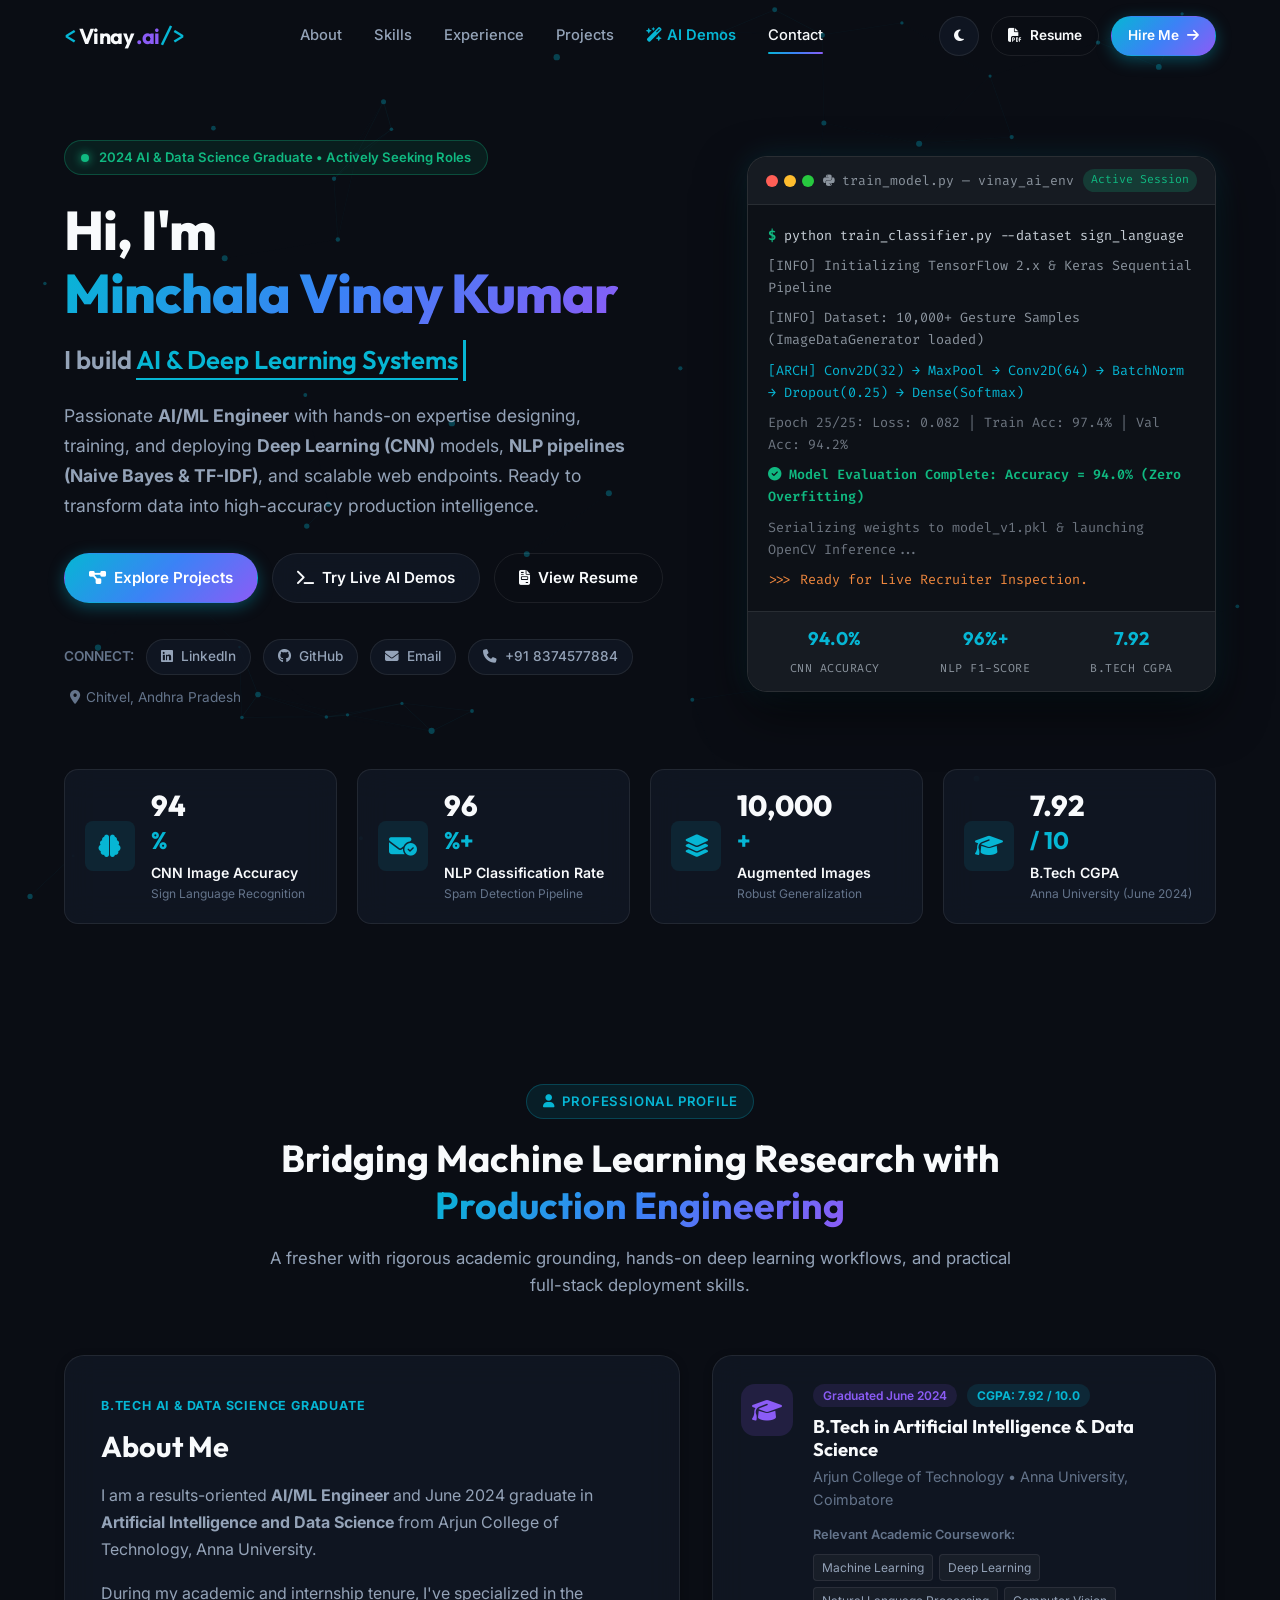
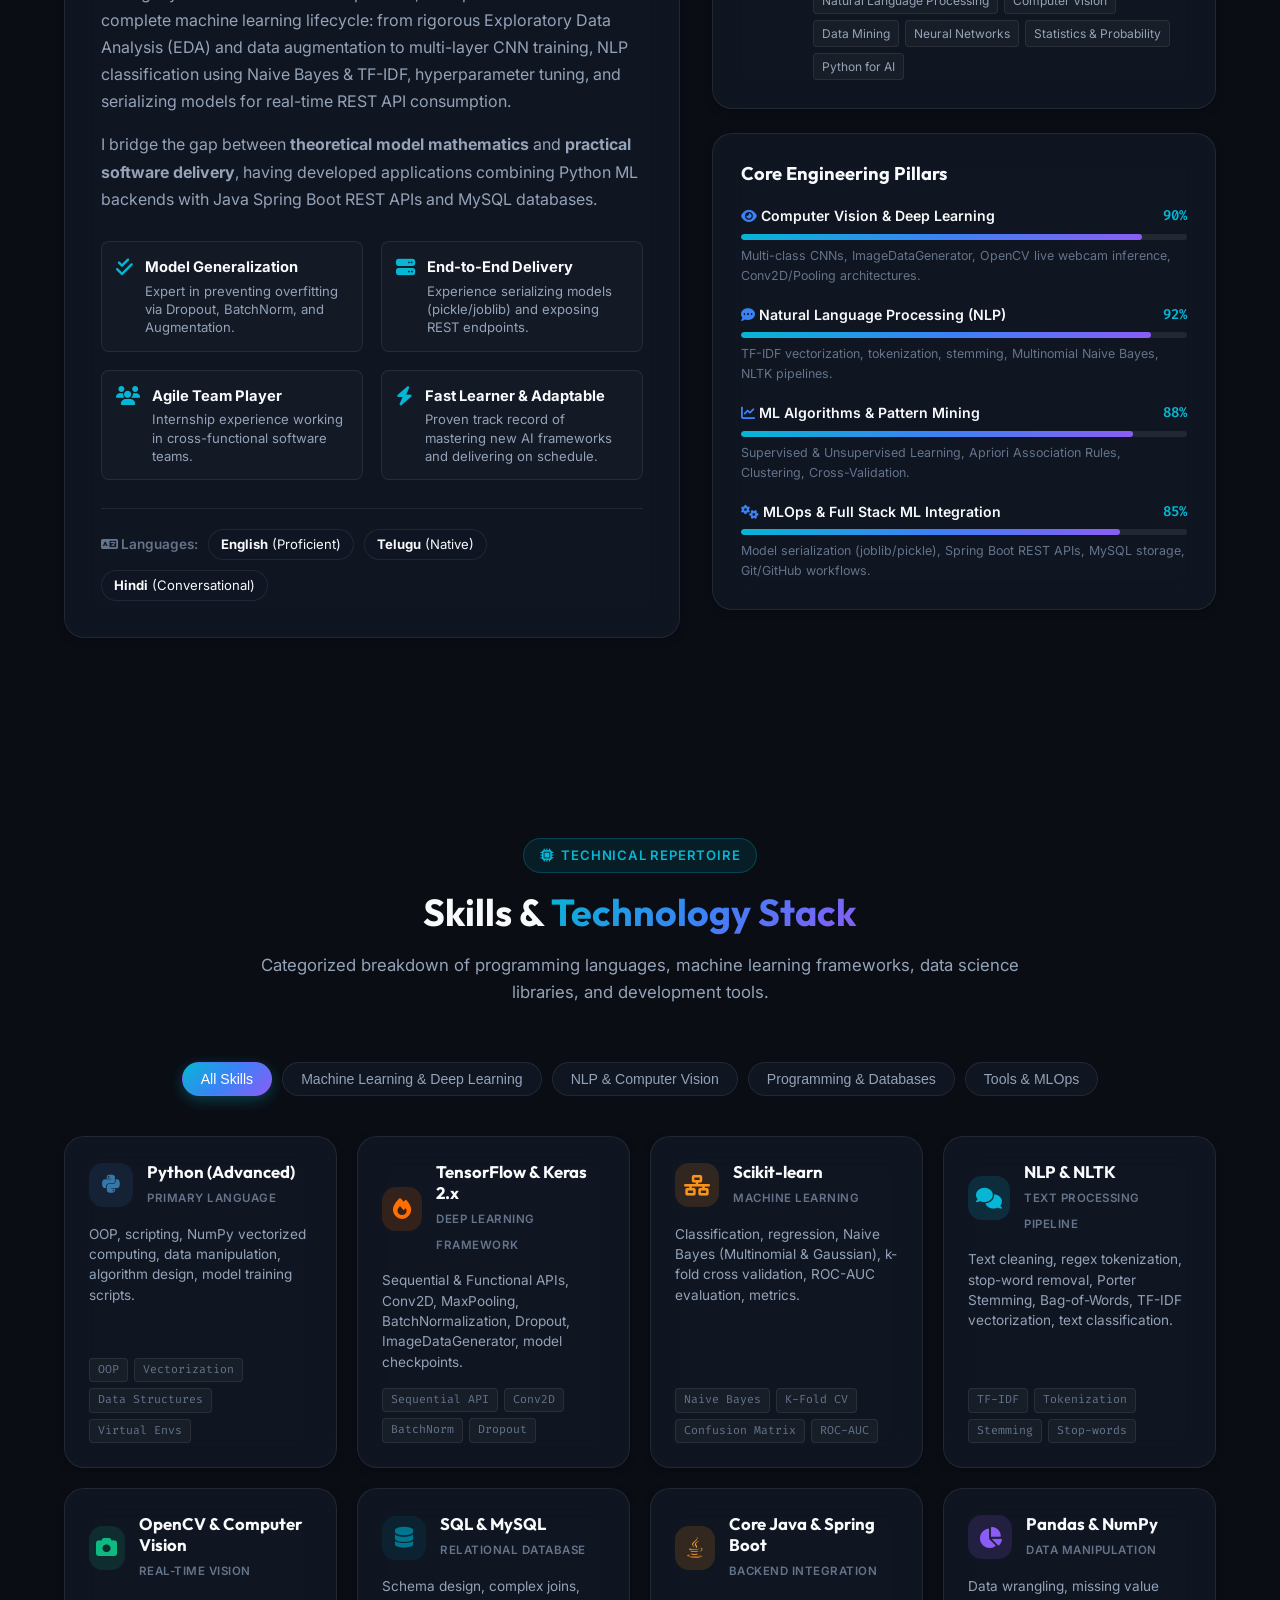
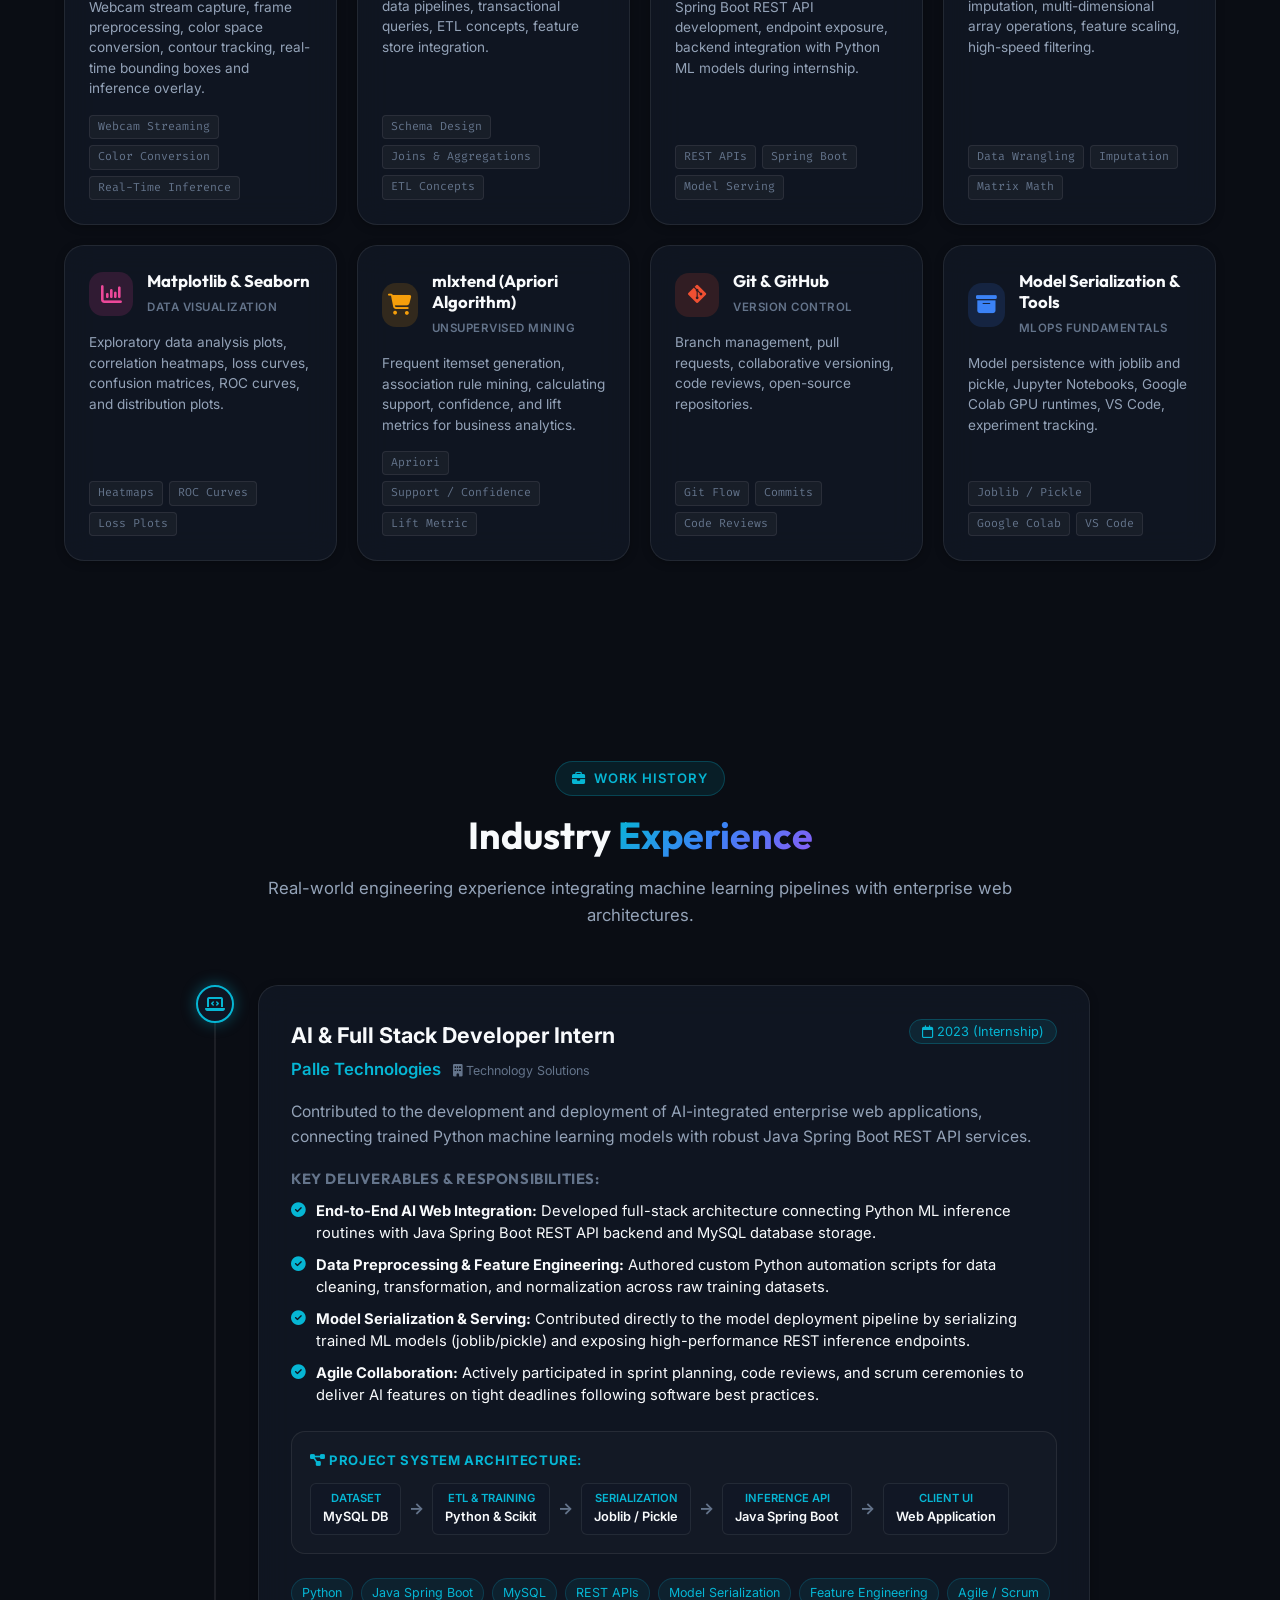
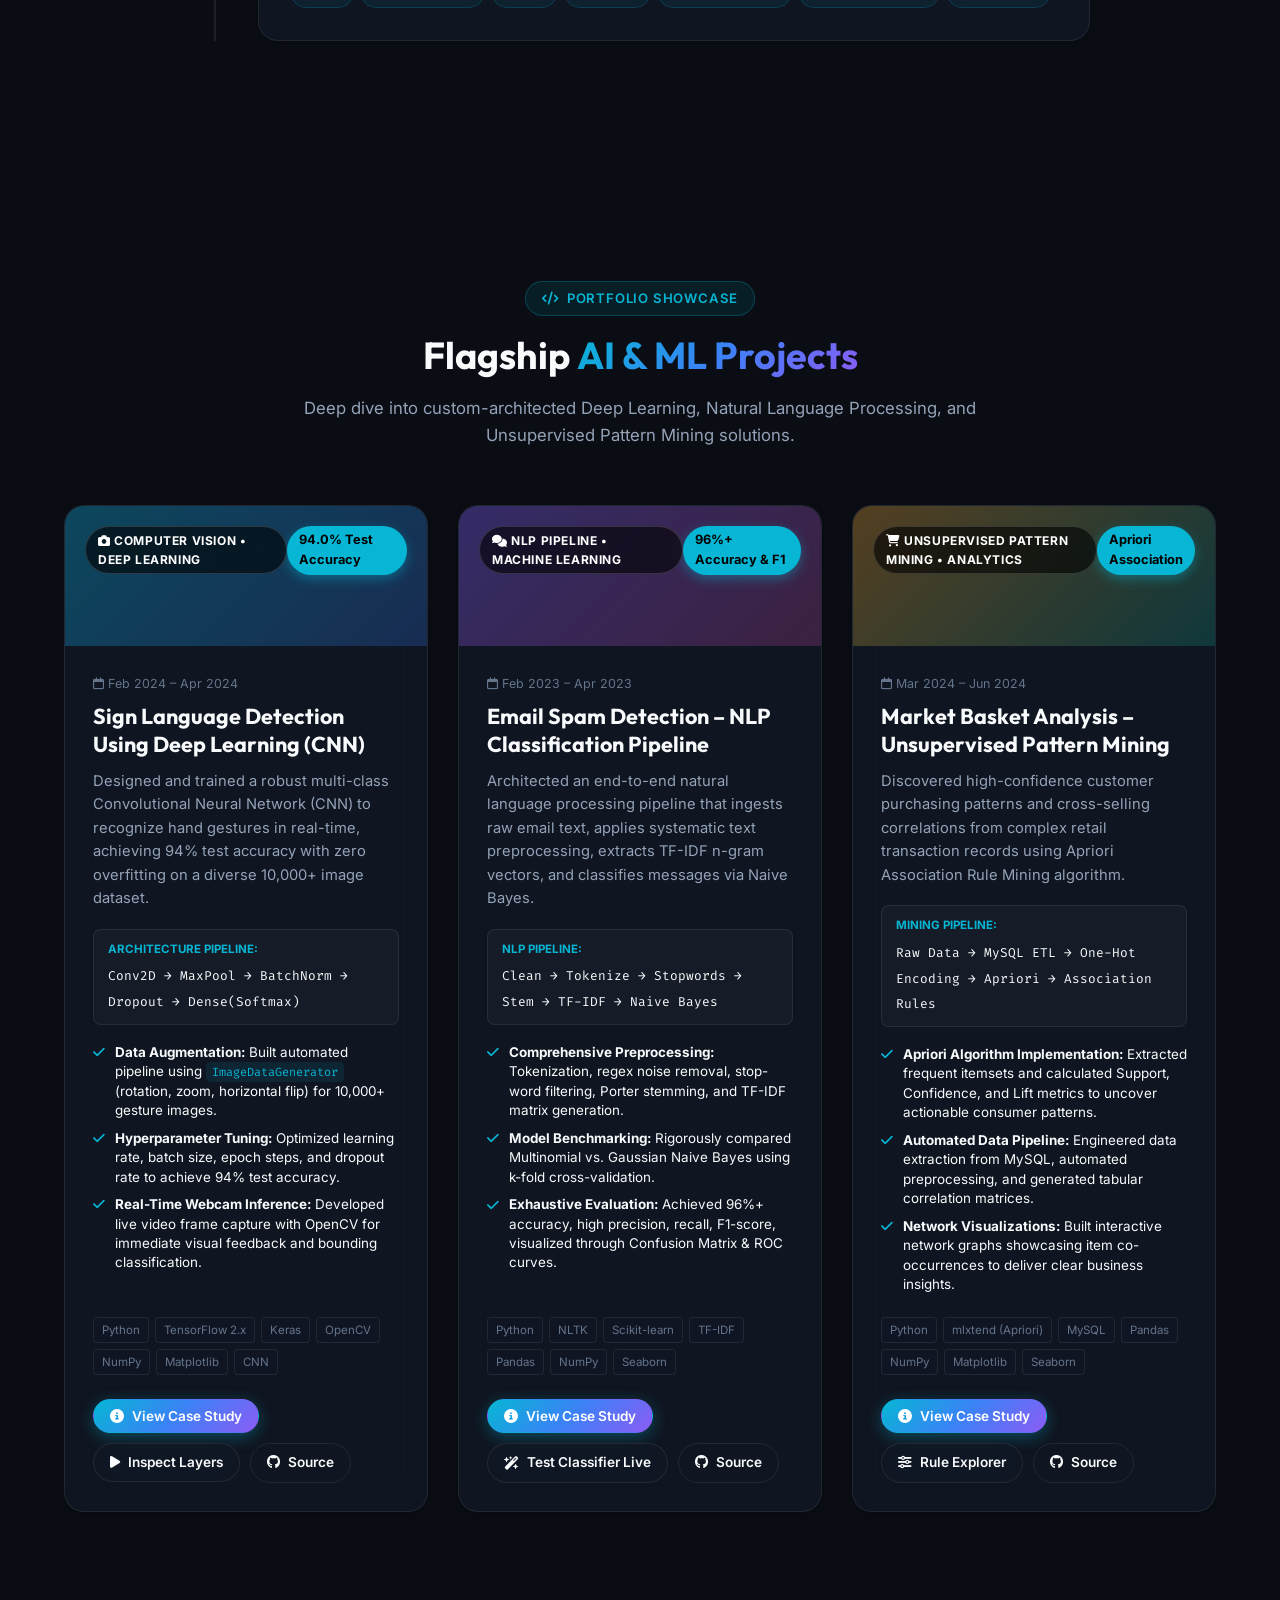
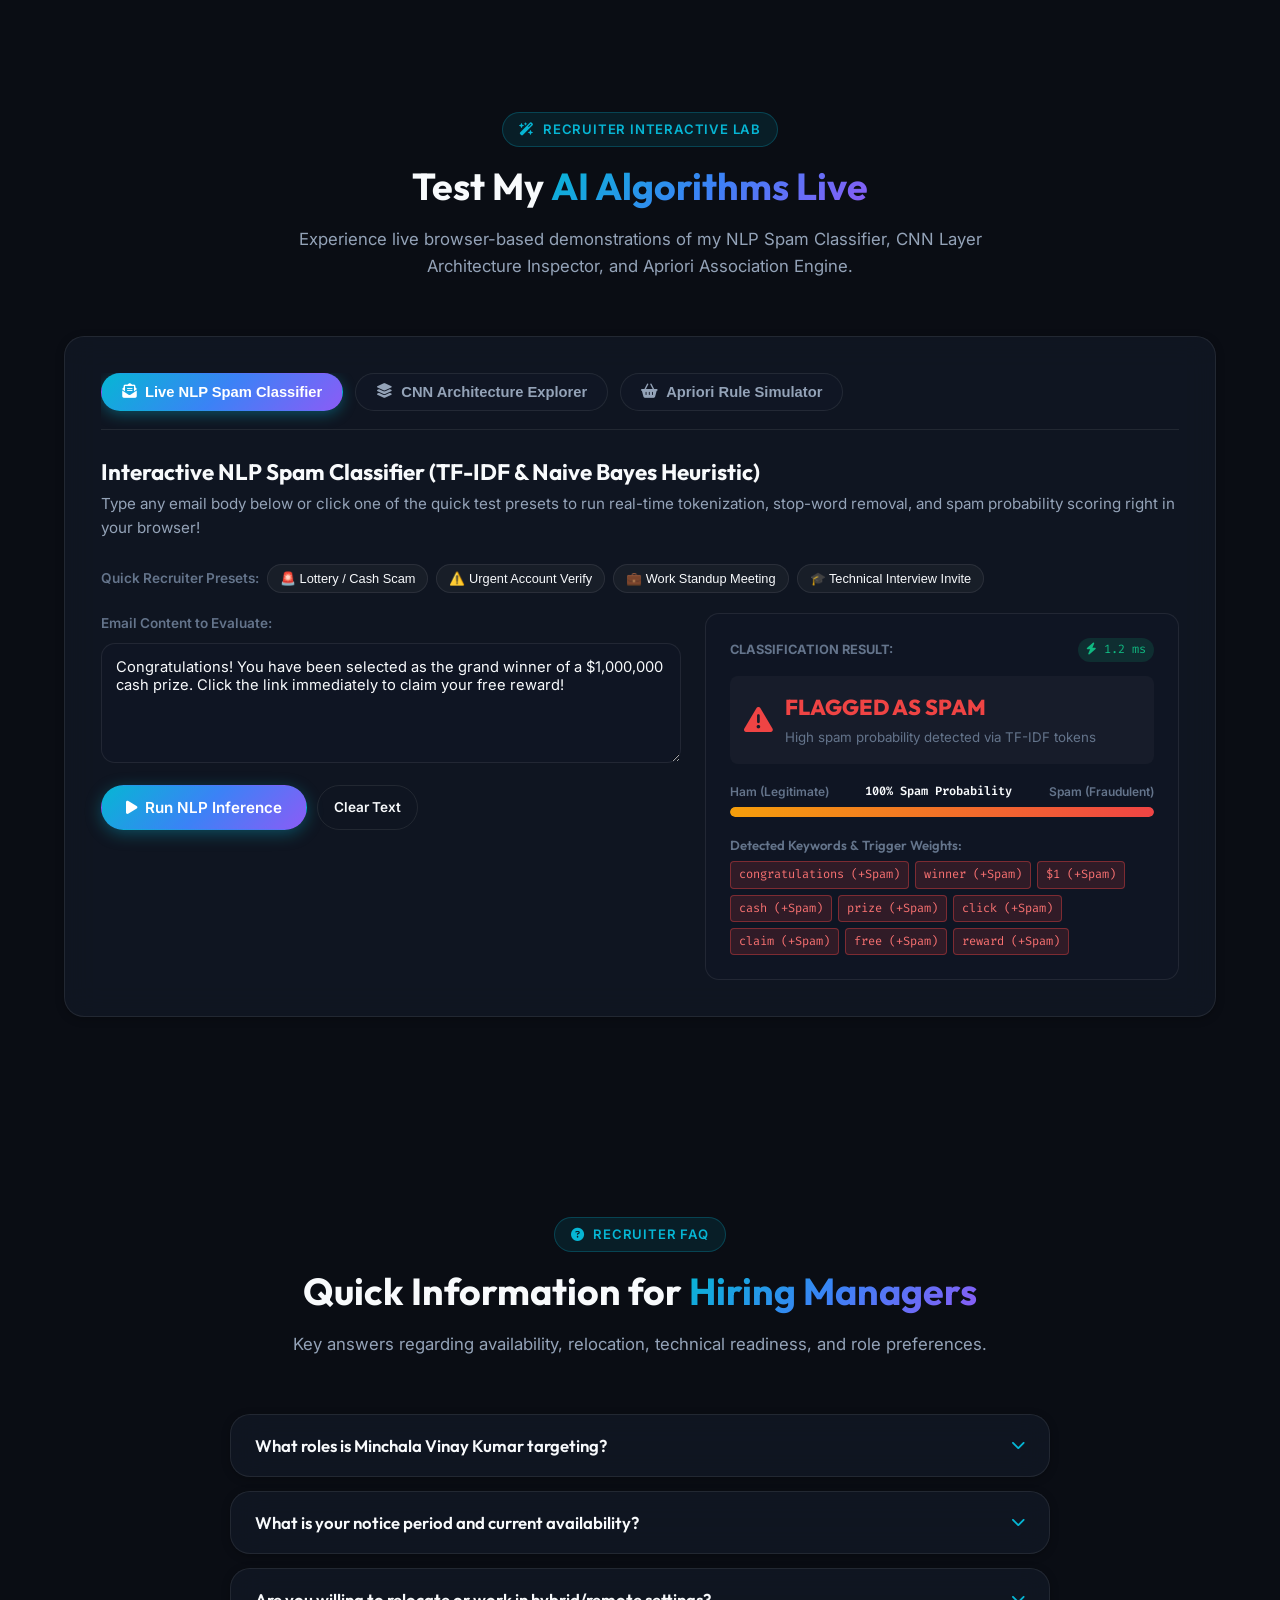
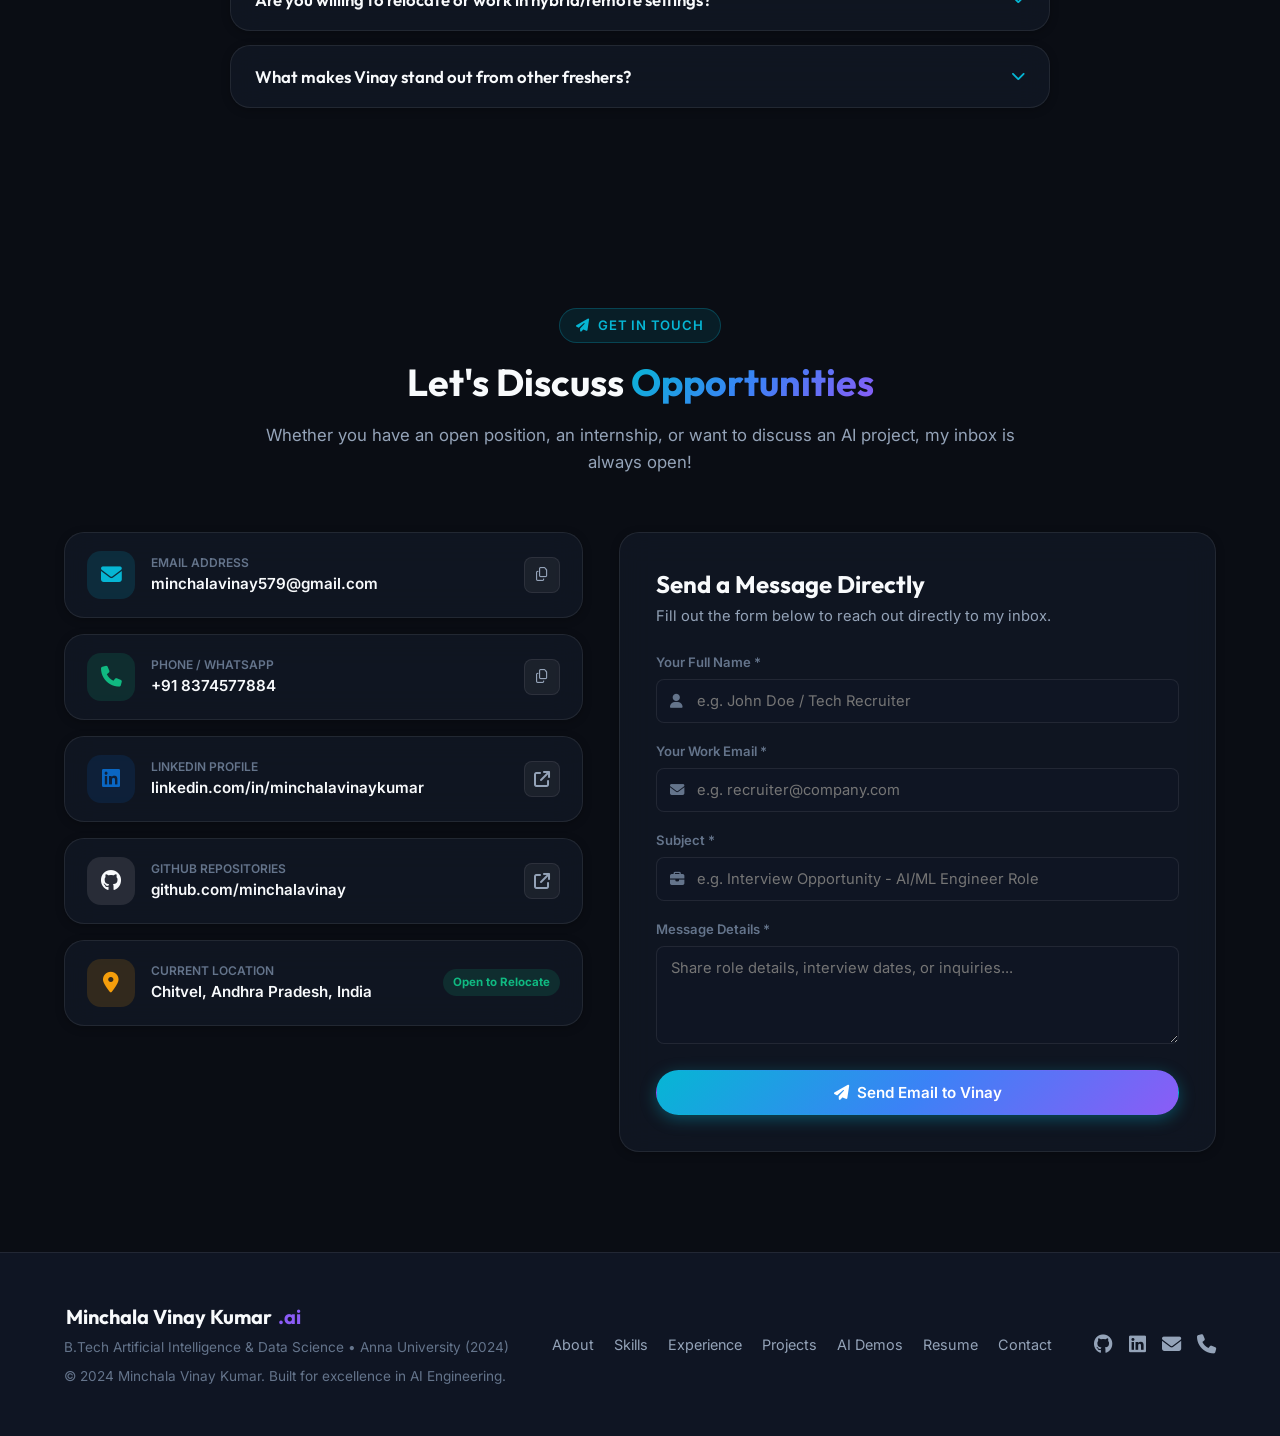
==== index.html @ 12851e91 "Initial release of Minchala Vinay Kumar AI Engineer portfolio" ====
<!DOCTYPE html>
<html lang="en" data-theme="dark">

<head>
  <meta charset="UTF-8">
  <meta name="viewport" content="width=device-width, initial-scale=1.0">
  <title>Minchala Vinay Kumar | AI & ML Engineer Portfolio</title>
  <meta name="description"
    content="Portfolio of Minchala Vinay Kumar - AI/ML Engineer, B.Tech in Artificial Intelligence & Data Science graduate. Skilled in Deep Learning (CNN), NLP pipelines, Computer Vision, and Full Stack ML deployment.">
  <meta name="keywords"
    content="Minchala Vinay Kumar, AI Engineer, Machine Learning Engineer, Deep Learning, NLP, Computer Vision, CNN, Python, TensorFlow, Fresher Portfolio">
  <meta name="author" content="Minchala Vinay Kumar">

  <!-- Open Graph / Meta -->
  <meta property="og:type" content="website">
  <meta property="og:title" content="Minchala Vinay Kumar | AI & ML Engineer">
  <meta property="og:description"
    content="AI/ML Engineer specializing in Deep Learning (CNN), NLP pipelines, and intelligent system architectures. Explore live demos and projects.">

  <!-- Favicon icon -->
  <link rel="icon"
    href="data:image/svg+xml,<svg xmlns='http://www.w3.org/2000/svg' viewBox='0 0 100 100'><text y='.9em' font-size='90'>🧠</text></svg>">

  <!-- Google Fonts -->
  <link rel="preconnect" href="https://fonts.googleapis.com">
  <link rel="preconnect" href="https://fonts.gstatic.com" crossorigin>
  <link
    href="https://fonts.googleapis.com/css2?family=Fira+Code:wght@400;500;600&family=Inter:wght@300;400;500;600;700&family=Outfit:wght@500;600;700;800&display=swap"
    rel="stylesheet">

  <!-- Font Awesome Icons -->
  <link rel="stylesheet" href="https://cdnjs.cloudflare.com/ajax/libs/font-awesome/6.5.1/css/all.min.css">

  <!-- Custom Stylesheet -->
  <link rel="stylesheet" href="styles.css">
</head>

<body>

  <!-- Background Neural Network Canvas -->
  <canvas id="neural-canvas"></canvas>

  <!-- Navigation Bar -->
  <header class="navbar" id="navbar">
    <div class="nav-container">
      <a href="#hero" class="nav-brand">
        <span class="brand-code">&lt;</span>
        <span class="brand-name">Vinay</span>
        <span class="brand-dot">.ai</span>
        <span class="brand-code">/&gt;</span>
      </a>

      <!-- Desktop Nav Links -->
      <nav class="nav-menu" id="nav-menu">
        <a href="#about" class="nav-link">About</a>
        <a href="#skills" class="nav-link">Skills</a>
        <a href="#experience" class="nav-link">Experience</a>
        <a href="#projects" class="nav-link">Projects</a>
        <a href="#playground" class="nav-link special-link">
          <i class="fa-solid fa-wand-magic-sparkles"></i> AI Demos
        </a>
        <a href="#contact" class="nav-link">Contact</a>
      </nav>

      <!-- Action Buttons & Theme Toggle -->
      <div class="nav-actions">
        <button id="theme-toggle" class="icon-btn" aria-label="Toggle light or dark theme" title="Toggle Theme">
          <i class="fa-solid fa-moon"></i>
        </button>
        <a href="resume.html" target="_blank" class="btn btn-outline btn-sm">
          <i class="fa-solid fa-file-pdf"></i> Resume
        </a>
        <a href="#contact" class="btn btn-primary btn-sm btn-hire">
          <span>Hire Me</span>
          <i class="fa-solid fa-arrow-right"></i>
        </a>
        <button class="hamburger" id="hamburger" aria-label="Open navigation menu">
          <span></span>
          <span></span>
          <span></span>
        </button>
      </div>
    </div>
  </header>

  <!-- Mobile Drawer Menu -->
  <div class="mobile-menu" id="mobile-menu">
    <div class="mobile-menu-header">
      <span class="brand-name">Minchala Vinay Kumar</span>
      <button class="close-menu" id="close-menu"><i class="fa-solid fa-xmark"></i></button>
    </div>
    <div class="mobile-nav-links">
      <a href="#hero" class="mobile-link"><i class="fa-solid fa-house"></i> Home</a>
      <a href="#about" class="mobile-link"><i class="fa-solid fa-user-astronaut"></i> About Me</a>
      <a href="#skills" class="mobile-link"><i class="fa-solid fa-microchip"></i> Skills & Stack</a>
      <a href="#experience" class="mobile-link"><i class="fa-solid fa-briefcase"></i> Experience</a>
      <a href="#projects" class="mobile-link"><i class="fa-solid fa-diagram-project"></i> Projects</a>
      <a href="#playground" class="mobile-link"><i class="fa-solid fa-wand-magic-sparkles"></i> Interactive AI Demos</a>
      <a href="#contact" class="mobile-link"><i class="fa-solid fa-envelope"></i> Contact</a>
      <a href="resume.html" target="_blank" class="mobile-link"><i class="fa-solid fa-file-arrow-down"></i> Printable
        Resume</a>
    </div>
    <div class="mobile-socials">
      <a href="https://github.com/minchalavinay" target="_blank" rel="noopener"><i class="fa-brands fa-github"></i></a>
      <a href="https://linkedin.com/in/minchalavinaykumar" target="_blank" rel="noopener"><i
          class="fa-brands fa-linkedin"></i></a>
      <a href="mailto:minchalavinay579@gmail.com"><i class="fa-solid fa-envelope"></i></a>
      <a href="tel:8374577884"><i class="fa-solid fa-phone"></i></a>
    </div>
  </div>

  <main>
    <!-- HERO SECTION -->
    <section class="hero-section" id="hero">
      <div class="hero-container">

        <!-- Left Hero Content -->
        <div class="hero-content">
          <div class="badge-status">
            <span class="status-pulse"></span>
            <span class="badge-text">2024 AI & Data Science Graduate • Actively Seeking Roles</span>
          </div>

          <h1 class="hero-title">
            Hi, I'm <span class="gradient-text">Minchala Vinay Kumar</span>
          </h1>

          <div class="typewriter-container">
            <span class="static-prefix">I build </span>
            <span class="typewriter-text" id="typewriter"></span>
            <span class="cursor">&nbsp;</span>
          </div>

          <p class="hero-description">
            Passionate <strong>AI/ML Engineer</strong> with hands-on expertise designing, training, and deploying
            <strong>Deep Learning (CNN)</strong> models, <strong>NLP pipelines (Naive Bayes & TF-IDF)</strong>,
            and scalable web endpoints. Ready to transform data into high-accuracy production intelligence.
          </p>

          <!-- Action Buttons -->
          <div class="hero-cta-group">
            <a href="#projects" class="btn btn-primary">
              <i class="fa-solid fa-diagram-project"></i> Explore Projects
            </a>
            <a href="#playground" class="btn btn-secondary">
              <i class="fa-solid fa-terminal"></i> Try Live AI Demos
            </a>
            <a href="resume.html" target="_blank" class="btn btn-outline" title="View printable resume">
              <i class="fa-solid fa-file-invoice"></i> View Resume
            </a>
          </div>

          <!-- Social Links Bar -->
          <div class="hero-socials">
            <span class="socials-label">Connect:</span>
            <a href="https://linkedin.com/in/minchalavinaykumar" target="_blank" rel="noopener" class="social-chip"
              title="LinkedIn Profile">
              <i class="fa-brands fa-linkedin"></i>
              <span>LinkedIn</span>
            </a>
            <a href="https://github.com/minchalavinay" target="_blank" rel="noopener" class="social-chip"
              title="GitHub Profile">
              <i class="fa-brands fa-github"></i>
              <span>GitHub</span>
            </a>
            <a href="mailto:minchalavinay579@gmail.com" class="social-chip" title="Send Email">
              <i class="fa-solid fa-envelope"></i>
              <span>Email</span>
            </a>
            <a href="tel:8374577884" class="social-chip" title="Phone">
              <i class="fa-solid fa-phone"></i>
              <span>+91 8374577884</span>
            </a>
            <span class="location-chip">
              <i class="fa-solid fa-location-dot"></i> Chitvel, Andhra Pradesh
            </span>
          </div>
        </div>

        <!-- Right Hero Visual / Interactive ML Terminal -->
        <div class="hero-visual">
          <div class="terminal-card">
            <div class="terminal-header">
              <div class="terminal-dots">
                <span class="dot red"></span>
                <span class="dot yellow"></span>
                <span class="dot green"></span>
              </div>
              <div class="terminal-title">
                <i class="fa-brands fa-python"></i> train_model.py — vinay_ai_env
              </div>
              <div class="terminal-badge">Active Session</div>
            </div>

            <div class="terminal-body" id="terminal-body">
              <div class="term-line"><span class="t-prompt">$</span> python train_classifier.py --dataset sign_language
              </div>
              <div class="term-line t-info">[INFO] Initializing TensorFlow 2.x & Keras Sequential Pipeline</div>
              <div class="term-line t-info">[INFO] Dataset: 10,000+ Gesture Samples (ImageDataGenerator loaded)</div>
              <div class="term-line t-cyan">[ARCH] Conv2D(32) &rarr; MaxPool &rarr; Conv2D(64) &rarr; BatchNorm &rarr;
                Dropout(0.25) &rarr; Dense(Softmax)</div>
              <div class="term-line t-dim">Epoch 25/25: Loss: 0.082 | Train Acc: 97.4% | Val Acc: 94.2%</div>
              <div class="term-line t-success"><i class="fa-solid fa-circle-check"></i> Model Evaluation Complete:
                Accuracy = 94.0% (Zero Overfitting)</div>
              <div class="term-line t-dim">Serializing weights to model_v1.pkl & launching OpenCV Inference...</div>
              <div class="term-line t-accent"><span class="blink">&gt;&gt;&gt;</span> Ready for Live Recruiter
                Inspection.</div>
            </div>

            <div class="terminal-footer">
              <div class="metric-pill">
                <span class="metric-val">94.0%</span>
                <span class="metric-lbl">CNN Accuracy</span>
              </div>
              <div class="metric-pill">
                <span class="metric-val">96%+</span>
                <span class="metric-lbl">NLP F1-Score</span>
              </div>
              <div class="metric-pill">
                <span class="metric-val">7.92</span>
                <span class="metric-lbl">B.Tech CGPA</span>
              </div>
            </div>
          </div>
        </div>

      </div>

      <!-- Quick Metrics Bar -->
      <div class="metrics-strip">
        <div class="metric-item">
          <div class="metric-icon"><i class="fa-solid fa-brain"></i></div>
          <div class="metric-info">
            <span class="metric-number" data-count="94">0</span><span class="metric-symbol">%</span>
            <span class="metric-title">CNN Image Accuracy</span>
            <span class="metric-sub">Sign Language Recognition</span>
          </div>
        </div>

        <div class="metric-item">
          <div class="metric-icon"><i class="fa-solid fa-envelope-circle-check"></i></div>
          <div class="metric-info">
            <span class="metric-number" data-count="96">0</span><span class="metric-symbol">%+</span>
            <span class="metric-title">NLP Classification Rate</span>
            <span class="metric-sub">Spam Detection Pipeline</span>
          </div>
        </div>

        <div class="metric-item">
          <div class="metric-icon"><i class="fa-solid fa-layer-group"></i></div>
          <div class="metric-info">
            <span class="metric-number" data-count="10000">0</span><span class="metric-symbol">+</span>
            <span class="metric-title">Augmented Images</span>
            <span class="metric-sub">Robust Generalization</span>
          </div>
        </div>

        <div class="metric-item">
          <div class="metric-icon"><i class="fa-solid fa-graduation-cap"></i></div>
          <div class="metric-info">
            <span class="metric-number">7.92</span><span class="metric-symbol"> / 10</span>
            <span class="metric-title">B.Tech CGPA</span>
            <span class="metric-sub">Anna University (June 2024)</span>
          </div>
        </div>
      </div>
    </section>

    <!-- ABOUT SECTION -->
    <section class="section about-section" id="about">
      <div class="section-container">
        <div class="section-header">
          <span class="section-badge"><i class="fa-solid fa-user"></i> Professional Profile</span>
          <h2 class="section-title">Bridging Machine Learning Research with <span class="gradient-text">Production
              Engineering</span></h2>
          <p class="section-subtitle">A fresher with rigorous academic grounding, hands-on deep learning workflows, and
            practical full-stack deployment skills.</p>
        </div>

        <div class="about-grid">
          <!-- Left Bio Card -->
          <div class="about-bio-card card">
            <div class="bio-tag">B.Tech AI & Data Science Graduate</div>
            <h3>About Me</h3>
            <p>
              I am a results-oriented <strong>AI/ML Engineer</strong> and June 2024 graduate in
              <strong>Artificial Intelligence and Data Science</strong> from Arjun College of Technology, Anna
              University.
            </p>
            <p>
              During my academic and internship tenure, I've specialized in the complete machine learning lifecycle:
              from rigorous Exploratory Data Analysis (EDA) and data augmentation to multi-layer CNN training,
              NLP classification using Naive Bayes & TF-IDF, hyperparameter tuning, and serializing models for
              real-time REST API consumption.
            </p>
            <p>
              I bridge the gap between <strong>theoretical model mathematics</strong> and <strong>practical software
                delivery</strong>, having developed applications combining Python ML backends with Java Spring Boot REST
              APIs and MySQL databases.
            </p>

            <!-- Key Traits -->
            <div class="traits-grid">
              <div class="trait-box">
                <i class="fa-solid fa-check-double text-accent"></i>
                <div>
                  <strong>Model Generalization</strong>
                  <p>Expert in preventing overfitting via Dropout, BatchNorm, and Augmentation.</p>
                </div>
              </div>
              <div class="trait-box">
                <i class="fa-solid fa-server text-accent"></i>
                <div>
                  <strong>End-to-End Delivery</strong>
                  <p>Experience serializing models (pickle/joblib) and exposing REST endpoints.</p>
                </div>
              </div>
              <div class="trait-box">
                <i class="fa-solid fa-users text-accent"></i>
                <div>
                  <strong>Agile Team Player</strong>
                  <p>Internship experience working in cross-functional software teams.</p>
                </div>
              </div>
              <div class="trait-box">
                <i class="fa-solid fa-bolt text-accent"></i>
                <div>
                  <strong>Fast Learner & Adaptable</strong>
                  <p>Proven track record of mastering new AI frameworks and delivering on schedule.</p>
                </div>
              </div>
            </div>

            <!-- Languages Spoken -->
            <div class="lang-strip">
              <span class="lang-title"><i class="fa-solid fa-language"></i> Languages:</span>
              <span class="lang-badge"><strong>English</strong> (Proficient)</span>
              <span class="lang-badge"><strong>Telugu</strong> (Native)</span>
              <span class="lang-badge"><strong>Hindi</strong> (Conversational)</span>
            </div>
          </div>

          <!-- Right: Education & Core Competencies -->
          <div class="about-right-column">
            <!-- Education Card -->
            <div class="education-card card">
              <div class="card-icon"><i class="fa-solid fa-graduation-cap"></i></div>
              <div class="edu-details">
                <div class="edu-meta">
                  <span class="badge-accent">Graduated June 2024</span>
                  <span class="badge-grade">CGPA: 7.92 / 10.0</span>
                </div>
                <h4>B.Tech in Artificial Intelligence & Data Science</h4>
                <p class="institution">Arjun College of Technology • Anna University, Coimbatore</p>
                <div class="coursework">
                  <span class="cw-title">Relevant Academic Coursework:</span>
                  <div class="cw-tags">
                    <span>Machine Learning</span>
                    <span>Deep Learning</span>
                    <span>Natural Language Processing</span>
                    <span>Computer Vision</span>
                    <span>Data Mining</span>
                    <span>Neural Networks</span>
                    <span>Statistics & Probability</span>
                    <span>Python for AI</span>
                  </div>
                </div>
              </div>
            </div>

            <!-- Core Pillars -->
            <div class="pillars-card card">
              <h4>Core Engineering Pillars</h4>
              <div class="pillar-item">
                <div class="pillar-header">
                  <span><i class="fa-solid fa-eye text-primary"></i> Computer Vision & Deep Learning</span>
                  <span class="pillar-perc">90%</span>
                </div>
                <div class="prog-bar">
                  <div class="prog-fill" style="width: 90%;"></div>
                </div>
                <p class="pillar-desc">Multi-class CNNs, ImageDataGenerator, OpenCV live webcam inference,
                  Conv2D/Pooling architectures.</p>
              </div>

              <div class="pillar-item">
                <div class="pillar-header">
                  <span><i class="fa-solid fa-comment-dots text-primary"></i> Natural Language Processing (NLP)</span>
                  <span class="pillar-perc">92%</span>
                </div>
                <div class="prog-bar">
                  <div class="prog-fill" style="width: 92%;"></div>
                </div>
                <p class="pillar-desc">TF-IDF vectorization, tokenization, stemming, Multinomial Naive Bayes, NLTK
                  pipelines.</p>
              </div>

              <div class="pillar-item">
                <div class="pillar-header">
                  <span><i class="fa-solid fa-chart-line text-primary"></i> ML Algorithms & Pattern Mining</span>
                  <span class="pillar-perc">88%</span>
                </div>
                <div class="prog-bar">
                  <div class="prog-fill" style="width: 88%;"></div>
                </div>
                <p class="pillar-desc">Supervised & Unsupervised Learning, Apriori Association Rules, Clustering,
                  Cross-Validation.</p>
              </div>

              <div class="pillar-item">
                <div class="pillar-header">
                  <span><i class="fa-solid fa-gears text-primary"></i> MLOps & Full Stack ML Integration</span>
                  <span class="pillar-perc">85%</span>
                </div>
                <div class="prog-bar">
                  <div class="prog-fill" style="width: 85%;"></div>
                </div>
                <p class="pillar-desc">Model serialization (joblib/pickle), Spring Boot REST APIs, MySQL storage,
                  Git/GitHub workflows.</p>
              </div>
            </div>
          </div>
        </div>
      </div>
    </section>

    <!-- SKILLS SECTION -->
    <section class="section skills-section" id="skills">
      <div class="section-container">
        <div class="section-header">
          <span class="section-badge"><i class="fa-solid fa-microchip"></i> Technical Repertoire</span>
          <h2 class="section-title">Skills & <span class="gradient-text">Technology Stack</span></h2>
          <p class="section-subtitle">Categorized breakdown of programming languages, machine learning frameworks, data
            science libraries, and development tools.</p>
        </div>

        <!-- Filter Tabs -->
        <div class="filter-tabs">
          <button class="filter-btn active" data-filter="all">All Skills</button>
          <button class="filter-btn" data-filter="ai-ml">Machine Learning & Deep Learning</button>
          <button class="filter-btn" data-filter="nlp-vision">NLP & Computer Vision</button>
          <button class="filter-btn" data-filter="programming">Programming & Databases</button>
          <button class="filter-btn" data-filter="tools">Tools & MLOps</button>
        </div>

        <!-- Skill Cards Grid -->
        <div class="skills-grid" id="skills-grid">

          <!-- Category 1: Programming & Databases -->
          <div class="skill-card card" data-category="programming">
            <div class="skill-top">
              <div class="skill-icon python-icon"><i class="fa-brands fa-python"></i></div>
              <div class="skill-meta">
                <h4>Python (Advanced)</h4>
                <span class="skill-tag">Primary Language</span>
              </div>
            </div>
            <p class="skill-desc">OOP, scripting, NumPy vectorized computing, data manipulation, algorithm design, model
              training scripts.</p>
            <div class="skill-pills">
              <span>OOP</span>
              <span>Vectorization</span>
              <span>Data Structures</span>
              <span>Virtual Envs</span>
            </div>
          </div>

          <div class="skill-card card" data-category="ai-ml">
            <div class="skill-top">
              <div class="skill-icon tf-icon"><i class="fa-solid fa-fire"></i></div>
              <div class="skill-meta">
                <h4>TensorFlow & Keras 2.x</h4>
                <span class="skill-tag">Deep Learning Framework</span>
              </div>
            </div>
            <p class="skill-desc">Sequential & Functional APIs, Conv2D, MaxPooling, BatchNormalization, Dropout,
              ImageDataGenerator, model checkpoints.</p>
            <div class="skill-pills">
              <span>Sequential API</span>
              <span>Conv2D</span>
              <span>BatchNorm</span>
              <span>Dropout</span>
            </div>
          </div>

          <div class="skill-card card" data-category="ai-ml">
            <div class="skill-top">
              <div class="skill-icon sklearn-icon"><i class="fa-solid fa-network-wired"></i></div>
              <div class="skill-meta">
                <h4>Scikit-learn</h4>
                <span class="skill-tag">Machine Learning</span>
              </div>
            </div>
            <p class="skill-desc">Classification, regression, Naive Bayes (Multinomial & Gaussian), k-fold cross
              validation, ROC-AUC evaluation, metrics.</p>
            <div class="skill-pills">
              <span>Naive Bayes</span>
              <span>K-Fold CV</span>
              <span>Confusion Matrix</span>
              <span>ROC-AUC</span>
            </div>
          </div>

          <div class="skill-card card" data-category="nlp-vision">
            <div class="skill-top">
              <div class="skill-icon nlp-icon"><i class="fa-solid fa-comments"></i></div>
              <div class="skill-meta">
                <h4>NLP & NLTK</h4>
                <span class="skill-tag">Text Processing Pipeline</span>
              </div>
            </div>
            <p class="skill-desc">Text cleaning, regex tokenization, stop-word removal, Porter Stemming, Bag-of-Words,
              TF-IDF vectorization, text classification.</p>
            <div class="skill-pills">
              <span>TF-IDF</span>
              <span>Tokenization</span>
              <span>Stemming</span>
              <span>Stop-words</span>
            </div>
          </div>

          <div class="skill-card card" data-category="nlp-vision">
            <div class="skill-top">
              <div class="skill-icon cv-icon"><i class="fa-solid fa-camera"></i></div>
              <div class="skill-meta">
                <h4>OpenCV & Computer Vision</h4>
                <span class="skill-tag">Real-Time Vision</span>
              </div>
            </div>
            <p class="skill-desc">Webcam stream capture, frame preprocessing, color space conversion, contour tracking,
              real-time bounding boxes and inference overlay.</p>
            <div class="skill-pills">
              <span>Webcam Streaming</span>
              <span>Color Conversion</span>
              <span>Real-Time Inference</span>
            </div>
          </div>

          <div class="skill-card card" data-category="programming">
            <div class="skill-top">
              <div class="skill-icon sql-icon"><i class="fa-solid fa-database"></i></div>
              <div class="skill-meta">
                <h4>SQL & MySQL</h4>
                <span class="skill-tag">Relational Database</span>
              </div>
            </div>
            <p class="skill-desc">Schema design, complex joins, data pipelines, transactional queries, ETL concepts,
              feature store integration.</p>
            <div class="skill-pills">
              <span>Schema Design</span>
              <span>Joins & Aggregations</span>
              <span>ETL Concepts</span>
            </div>
          </div>

          <div class="skill-card card" data-category="programming">
            <div class="skill-top">
              <div class="skill-icon java-icon"><i class="fa-brands fa-java"></i></div>
              <div class="skill-meta">
                <h4>Core Java & Spring Boot</h4>
                <span class="skill-tag">Backend Integration</span>
              </div>
            </div>
            <p class="skill-desc">Spring Boot REST API development, endpoint exposure, backend integration with Python
              ML models during internship.</p>
            <div class="skill-pills">
              <span>REST APIs</span>
              <span>Spring Boot</span>
              <span>Model Serving</span>
            </div>
          </div>

          <div class="skill-card card" data-category="ai-ml">
            <div class="skill-top">
              <div class="skill-icon ds-icon"><i class="fa-solid fa-chart-pie"></i></div>
              <div class="skill-meta">
                <h4>Pandas & NumPy</h4>
                <span class="skill-tag">Data Manipulation</span>
              </div>
            </div>
            <p class="skill-desc">Data wrangling, missing value imputation, multi-dimensional array operations, feature
              scaling, high-speed filtering.</p>
            <div class="skill-pills">
              <span>Data Wrangling</span>
              <span>Imputation</span>
              <span>Matrix Math</span>
            </div>
          </div>

          <div class="skill-card card" data-category="ai-ml">
            <div class="skill-top">
              <div class="skill-icon viz-icon"><i class="fa-solid fa-chart-column"></i></div>
              <div class="skill-meta">
                <h4>Matplotlib & Seaborn</h4>
                <span class="skill-tag">Data Visualization</span>
              </div>
            </div>
            <p class="skill-desc">Exploratory data analysis plots, correlation heatmaps, loss curves, confusion
              matrices, ROC curves, and distribution plots.</p>
            <div class="skill-pills">
              <span>Heatmaps</span>
              <span>ROC Curves</span>
              <span>Loss Plots</span>
            </div>
          </div>

          <div class="skill-card card" data-category="ai-ml">
            <div class="skill-top">
              <div class="skill-icon apriori-icon"><i class="fa-solid fa-cart-shopping"></i></div>
              <div class="skill-meta">
                <h4>mlxtend (Apriori Algorithm)</h4>
                <span class="skill-tag">Unsupervised Mining</span>
              </div>
            </div>
            <p class="skill-desc">Frequent itemset generation, association rule mining, calculating support, confidence,
              and lift metrics for business analytics.</p>
            <div class="skill-pills">
              <span>Apriori</span>
              <span>Support / Confidence</span>
              <span>Lift Metric</span>
            </div>
          </div>

          <div class="skill-card card" data-category="tools">
            <div class="skill-top">
              <div class="skill-icon git-icon"><i class="fa-brands fa-git-alt"></i></div>
              <div class="skill-meta">
                <h4>Git & GitHub</h4>
                <span class="skill-tag">Version Control</span>
              </div>
            </div>
            <p class="skill-desc">Branch management, pull requests, collaborative versioning, code reviews, open-source
              repositories.</p>
            <div class="skill-pills">
              <span>Git Flow</span>
              <span>Commits</span>
              <span>Code Reviews</span>
            </div>
          </div>

          <div class="skill-card card" data-category="tools">
            <div class="skill-top">
              <div class="skill-icon mlops-icon"><i class="fa-solid fa-box-archive"></i></div>
              <div class="skill-meta">
                <h4>Model Serialization & Tools</h4>
                <span class="skill-tag">MLOps Fundamentals</span>
              </div>
            </div>
            <p class="skill-desc">Model persistence with joblib and pickle, Jupyter Notebooks, Google Colab GPU
              runtimes, VS Code, experiment tracking.</p>
            <div class="skill-pills">
              <span>Joblib / Pickle</span>
              <span>Google Colab</span>
              <span>VS Code</span>
            </div>
          </div>

        </div>
      </div>
    </section>

    <!-- EXPERIENCE SECTION -->
    <section class="section experience-section" id="experience">
      <div class="section-container">
        <div class="section-header">
          <span class="section-badge"><i class="fa-solid fa-briefcase"></i> Work History</span>
          <h2 class="section-title">Industry <span class="gradient-text">Experience</span></h2>
          <p class="section-subtitle">Real-world engineering experience integrating machine learning pipelines with
            enterprise web architectures.</p>
        </div>

        <div class="timeline-container">
          <div class="timeline-item">
            <div class="timeline-dot">
              <i class="fa-solid fa-laptop-code"></i>
            </div>

            <div class="timeline-content card">
              <div class="timeline-header">
                <div>
                  <div class="timeline-role">AI & Full Stack Developer Intern</div>
                  <div class="timeline-company">
                    <span class="company-name">Palle Technologies</span>
                    <span class="company-badge"><i class="fa-solid fa-building"></i> Technology Solutions</span>
                  </div>
                </div>
                <div class="timeline-duration">
                  <span class="duration-badge"><i class="fa-regular fa-calendar"></i> 2023 (Internship)</span>
                </div>
              </div>

              <p class="exp-summary">
                Contributed to the development and deployment of AI-integrated enterprise web applications,
                connecting trained Python machine learning models with robust Java Spring Boot REST API services.
              </p>

              <div class="exp-highlights">
                <h5>Key Deliverables & Responsibilities:</h5>
                <ul>
                  <li>
                    <i class="fa-solid fa-circle-check text-accent"></i>
                    <span><strong>End-to-End AI Web Integration:</strong> Developed full-stack architecture connecting
                      Python ML inference routines with Java Spring Boot REST API backend and MySQL database
                      storage.</span>
                  </li>
                  <li>
                    <i class="fa-solid fa-circle-check text-accent"></i>
                    <span><strong>Data Preprocessing & Feature Engineering:</strong> Authored custom Python automation
                      scripts for data cleaning, transformation, and normalization across raw training datasets.</span>
                  </li>
                  <li>
                    <i class="fa-solid fa-circle-check text-accent"></i>
                    <span><strong>Model Serialization & Serving:</strong> Contributed directly to the model deployment
                      pipeline by serializing trained ML models (joblib/pickle) and exposing high-performance REST
                      inference endpoints.</span>
                  </li>
                  <li>
                    <i class="fa-solid fa-circle-check text-accent"></i>
                    <span><strong>Agile Collaboration:</strong> Actively participated in sprint planning, code reviews,
                      and scrum ceremonies to deliver AI features on tight deadlines following software best
                      practices.</span>
                  </li>
                </ul>
              </div>

              <!-- Architecture Flow Diagram Card -->
              <div class="arch-flow">
                <span class="arch-title"><i class="fa-solid fa-diagram-project"></i> Project System Architecture:</span>
                <div class="flow-steps">
                  <div class="flow-step">
                    <span class="flow-badge">Dataset</span>
                    <span class="flow-label">MySQL DB</span>
                  </div>
                  <div class="flow-arrow">&rarr;</div>
                  <div class="flow-step">
                    <span class="flow-badge">ETL & Training</span>
                    <span class="flow-label">Python & Scikit</span>
                  </div>
                  <div class="flow-arrow">&rarr;</div>
                  <div class="flow-step">
                    <span class="flow-badge">Serialization</span>
                    <span class="flow-label">Joblib / Pickle</span>
                  </div>
                  <div class="flow-arrow">&rarr;</div>
                  <div class="flow-step">
                    <span class="flow-badge">Inference API</span>
                    <span class="flow-label">Java Spring Boot</span>
                  </div>
                  <div class="flow-arrow">&rarr;</div>
                  <div class="flow-step">
                    <span class="flow-badge">Client UI</span>
                    <span class="flow-label">Web Application</span>
                  </div>
                </div>
              </div>

              <div class="timeline-tech">
                <span class="tech-tag">Python</span>
                <span class="tech-tag">Java Spring Boot</span>
                <span class="tech-tag">MySQL</span>
                <span class="tech-tag">REST APIs</span>
                <span class="tech-tag">Model Serialization</span>
                <span class="tech-tag">Feature Engineering</span>
                <span class="tech-tag">Agile / Scrum</span>
              </div>
            </div>
          </div>
        </div>
      </div>
    </section>

    <!-- FLAGSHIP PROJECTS SECTION -->
    <section class="section projects-section" id="projects">
      <div class="section-container">
        <div class="section-header">
          <span class="section-badge"><i class="fa-solid fa-code"></i> Portfolio Showcase</span>
          <h2 class="section-title">Flagship <span class="gradient-text">AI & ML Projects</span></h2>
          <p class="section-subtitle">Deep dive into custom-architected Deep Learning, Natural Language Processing, and
            Unsupervised Pattern Mining solutions.</p>
        </div>

        <div class="projects-grid">

          <!-- Project 1: Sign Language Detection -->
          <div class="project-card card">
            <div class="project-banner project-banner-cv">
              <div class="project-tag-pill"><i class="fa-solid fa-camera"></i> Computer Vision • Deep Learning</div>
              <div class="project-metric-badge">94.0% Test Accuracy</div>
            </div>

            <div class="project-body">
              <div class="project-period"><i class="fa-regular fa-calendar"></i> Feb 2024 – Apr 2024</div>
              <h3 class="project-title">Sign Language Detection Using Deep Learning (CNN)</h3>

              <p class="project-desc">
                Designed and trained a robust multi-class Convolutional Neural Network (CNN) to recognize hand gestures
                in real-time, achieving 94% test accuracy with zero overfitting on a diverse 10,000+ image dataset.
              </p>

              <!-- Architecture Flow -->
              <div class="project-architecture">
                <span class="arch-tag">Architecture Pipeline:</span>
                <code>Conv2D &rarr; MaxPool &rarr; BatchNorm &rarr; Dropout &rarr; Dense(Softmax)</code>
              </div>

              <div class="project-highlights-list">
                <div class="highlight-item">
                  <i class="fa-solid fa-check text-accent"></i>
                  <span><strong>Data Augmentation:</strong> Built automated pipeline using
                    <code>ImageDataGenerator</code> (rotation, zoom, horizontal flip) for 10,000+ gesture images.</span>
                </div>
                <div class="highlight-item">
                  <i class="fa-solid fa-check text-accent"></i>
                  <span><strong>Hyperparameter Tuning:</strong> Optimized learning rate, batch size, epoch steps, and
                    dropout rate to achieve 94% test accuracy.</span>
                </div>
                <div class="highlight-item">
                  <i class="fa-solid fa-check text-accent"></i>
                  <span><strong>Real-Time Webcam Inference:</strong> Developed live video frame capture with OpenCV for
                    immediate visual feedback and bounding classification.</span>
                </div>
              </div>

              <div class="project-tech-tags">
                <span>Python</span>
                <span>TensorFlow 2.x</span>
                <span>Keras</span>
                <span>OpenCV</span>
                <span>NumPy</span>
                <span>Matplotlib</span>
                <span>CNN</span>
              </div>

              <div class="project-actions">
                <button class="btn btn-primary btn-sm open-modal-btn" data-modal="modal-sign-language">
                  <i class="fa-solid fa-circle-info"></i> View Case Study
                </button>
                <a href="#playground" class="btn btn-secondary btn-sm" onclick="switchDemoTab('cnn-tab')">
                  <i class="fa-solid fa-play"></i> Inspect Layers
                </a>
                <a href="https://github.com/minchalavinay" target="_blank" rel="noopener"
                  class="btn btn-outline btn-sm">
                  <i class="fa-brands fa-github"></i> Source
                </a>
              </div>
            </div>
          </div>

          <!-- Project 2: Email Spam Detection -->
          <div class="project-card card">
            <div class="project-banner project-banner-nlp">
              <div class="project-tag-pill"><i class="fa-solid fa-comments"></i> NLP Pipeline • Machine Learning</div>
              <div class="project-metric-badge">96%+ Accuracy & F1</div>
            </div>

            <div class="project-body">
              <div class="project-period"><i class="fa-regular fa-calendar"></i> Feb 2023 – Apr 2023</div>
              <h3 class="project-title">Email Spam Detection – NLP Classification Pipeline</h3>

              <p class="project-desc">
                Architected an end-to-end natural language processing pipeline that ingests raw email text, applies
                systematic text preprocessing, extracts TF-IDF n-gram vectors, and classifies messages via Naive Bayes.
              </p>

              <!-- Architecture Flow -->
              <div class="project-architecture">
                <span class="arch-tag">NLP Pipeline:</span>
                <code>Clean &rarr; Tokenize &rarr; Stopwords &rarr; Stem &rarr; TF-IDF &rarr; Naive Bayes</code>
              </div>

              <div class="project-highlights-list">
                <div class="highlight-item">
                  <i class="fa-solid fa-check text-accent"></i>
                  <span><strong>Comprehensive Preprocessing:</strong> Tokenization, regex noise removal, stop-word
                    filtering, Porter stemming, and TF-IDF matrix generation.</span>
                </div>
                <div class="highlight-item">
                  <i class="fa-solid fa-check text-accent"></i>
                  <span><strong>Model Benchmarking:</strong> Rigorously compared Multinomial vs. Gaussian Naive Bayes
                    using k-fold cross-validation.</span>
                </div>
                <div class="highlight-item">
                  <i class="fa-solid fa-check text-accent"></i>
                  <span><strong>Exhaustive Evaluation:</strong> Achieved 96%+ accuracy, high precision, recall,
                    F1-score, visualized through Confusion Matrix & ROC curves.</span>
                </div>
              </div>

              <div class="project-tech-tags">
                <span>Python</span>
                <span>NLTK</span>
                <span>Scikit-learn</span>
                <span>TF-IDF</span>
                <span>Pandas</span>
                <span>NumPy</span>
                <span>Seaborn</span>
              </div>

              <div class="project-actions">
                <button class="btn btn-primary btn-sm open-modal-btn" data-modal="modal-spam-detection">
                  <i class="fa-solid fa-circle-info"></i> View Case Study
                </button>
                <a href="#playground" class="btn btn-secondary btn-sm" onclick="switchDemoTab('nlp-tab')">
                  <i class="fa-solid fa-wand-magic-sparkles"></i> Test Classifier Live
                </a>
                <a href="https://github.com/minchalavinay" target="_blank" rel="noopener"
                  class="btn btn-outline btn-sm">
                  <i class="fa-brands fa-github"></i> Source
                </a>
              </div>
            </div>
          </div>

          <!-- Project 3: Market Basket Analysis -->
          <div class="project-card card">
            <div class="project-banner project-banner-data">
              <div class="project-tag-pill"><i class="fa-solid fa-cart-shopping"></i> Unsupervised Pattern Mining •
                Analytics</div>
              <div class="project-metric-badge">Apriori Association</div>
            </div>

            <div class="project-body">
              <div class="project-period"><i class="fa-regular fa-calendar"></i> Mar 2024 – Jun 2024</div>
              <h3 class="project-title">Market Basket Analysis – Unsupervised Pattern Mining</h3>

              <p class="project-desc">
                Discovered high-confidence customer purchasing patterns and cross-selling correlations from complex
                retail transaction records using Apriori Association Rule Mining algorithm.
              </p>

              <!-- Architecture Flow -->
              <div class="project-architecture">
                <span class="arch-tag">Mining Pipeline:</span>
                <code>Raw Data &rarr; MySQL ETL &rarr; One-Hot Encoding &rarr; Apriori &rarr; Association Rules</code>
              </div>

              <div class="project-highlights-list">
                <div class="highlight-item">
                  <i class="fa-solid fa-check text-accent"></i>
                  <span><strong>Apriori Algorithm Implementation:</strong> Extracted frequent itemsets and calculated
                    Support, Confidence, and Lift metrics to uncover actionable consumer patterns.</span>
                </div>
                <div class="highlight-item">
                  <i class="fa-solid fa-check text-accent"></i>
                  <span><strong>Automated Data Pipeline:</strong> Engineered data extraction from MySQL, automated
                    preprocessing, and generated tabular correlation matrices.</span>
                </div>
                <div class="highlight-item">
                  <i class="fa-solid fa-check text-accent"></i>
                  <span><strong>Network Visualizations:</strong> Built interactive network graphs showcasing item
                    co-occurrences to deliver clear business insights.</span>
                </div>
              </div>

              <div class="project-tech-tags">
                <span>Python</span>
                <span>mlxtend (Apriori)</span>
                <span>MySQL</span>
                <span>Pandas</span>
                <span>NumPy</span>
                <span>Matplotlib</span>
                <span>Seaborn</span>
              </div>

              <div class="project-actions">
                <button class="btn btn-primary btn-sm open-modal-btn" data-modal="modal-basket-analysis">
                  <i class="fa-solid fa-circle-info"></i> View Case Study
                </button>
                <a href="#playground" class="btn btn-secondary btn-sm" onclick="switchDemoTab('basket-tab')">
                  <i class="fa-solid fa-sliders"></i> Rule Explorer
                </a>
                <a href="https://github.com/minchalavinay" target="_blank" rel="noopener"
                  class="btn btn-outline btn-sm">
                  <i class="fa-brands fa-github"></i> Source
                </a>
              </div>
            </div>
          </div>

        </div>
      </div>
    </section>

    <!-- INTERACTIVE AI PLAYGROUND / DEMOS SECTION -->
    <section class="section playground-section" id="playground">
      <div class="section-container">
        <div class="section-header">
          <span class="section-badge"><i class="fa-solid fa-wand-magic-sparkles"></i> Recruiter Interactive Lab</span>
          <h2 class="section-title">Test My <span class="gradient-text">AI Algorithms Live</span></h2>
          <p class="section-subtitle">Experience live browser-based demonstrations of my NLP Spam Classifier, CNN Layer
            Architecture Inspector, and Apriori Association Engine.</p>
        </div>

        <div class="playground-box card">
          <!-- Demo Tabs -->
          <div class="demo-tabs">
            <button class="demo-tab active" id="btn-nlp-tab" onclick="switchDemoTab('nlp-tab')">
              <i class="fa-solid fa-envelope-open-text"></i> Live NLP Spam Classifier
            </button>
            <button class="demo-tab" id="btn-cnn-tab" onclick="switchDemoTab('cnn-tab')">
              <i class="fa-solid fa-layer-group"></i> CNN Architecture Explorer
            </button>
            <button class="demo-tab" id="btn-basket-tab" onclick="switchDemoTab('basket-tab')">
              <i class="fa-solid fa-basket-shopping"></i> Apriori Rule Simulator
            </button>
          </div>

          <!-- TAB 1: LIVE NLP SPAM CLASSIFIER -->
          <div class="demo-panel active" id="nlp-tab">
            <div class="demo-intro">
              <h4>Interactive NLP Spam Classifier (TF-IDF & Naive Bayes Heuristic)</h4>
              <p>Type any email body below or click one of the quick test presets to run real-time tokenization,
                stop-word removal, and spam probability scoring right in your browser!</p>
            </div>

            <!-- Quick Presets -->
            <div class="preset-group">
              <span class="preset-label">Quick Recruiter Presets:</span>
              <button class="preset-btn" onclick="loadSpamPreset('spam1')">🚨 Lottery / Cash Scam</button>
              <button class="preset-btn" onclick="loadSpamPreset('spam2')">⚠️ Urgent Account Verify</button>
              <button class="preset-btn" onclick="loadSpamPreset('ham1')">💼 Work Standup Meeting</button>
              <button class="preset-btn" onclick="loadSpamPreset('ham2')">🎓 Technical Interview Invite</button>
            </div>

            <div class="nlp-interface">
              <div class="nlp-input-side">
                <label for="spam-input-text" class="input-label">Email Content to Evaluate:</label>
                <textarea id="spam-input-text" rows="5"
                  placeholder="Enter or paste email text to evaluate..."></textarea>

                <div class="nlp-controls">
                  <button id="classify-btn" class="btn btn-primary">
                    <i class="fa-solid fa-play"></i> Run NLP Inference
                  </button>
                  <button id="clear-nlp-btn" class="btn btn-outline btn-sm">Clear Text</button>
                </div>
              </div>

              <div class="nlp-output-side" id="nlp-results">
                <div class="nlp-status-card">
                  <div class="status-top">
                    <span class="status-tag">Classification Result:</span>
                    <span class="latency-badge"><i class="fa-solid fa-bolt"></i> <span id="inference-time">1.8</span>
                      ms</span>
                  </div>

                  <div class="prediction-display" id="prediction-badge">
                    <span class="pred-icon"><i class="fa-solid fa-circle-question"></i></span>
                    <span class="pred-text">Ready to Classify</span>
                  </div>

                  <!-- Confidence Meter -->
                  <div class="confidence-box">
                    <div class="conf-labels">
                      <span>Ham (Legitimate)</span>
                      <span id="conf-val">0%</span>
                      <span>Spam (Fraudulent)</span>
                    </div>
                    <div class="meter-bar">
                      <div class="meter-fill" id="meter-fill" style="width: 50%;"></div>
                    </div>
                  </div>

                  <!-- Token Analysis -->
                  <div class="token-analysis">
                    <h6>Detected Keywords & Trigger Weights:</h6>
                    <div class="tokens-container" id="tokens-container">
                      <span class="token-pill neutral">Awaiting input...</span>
                    </div>
                  </div>
                </div>
              </div>
            </div>
          </div>

          <!-- TAB 2: CNN ARCHITECTURE EXPLORER -->
          <div class="demo-panel" id="cnn-tab">
            <div class="demo-intro">
              <h4>Sign Language Multi-Class CNN Visualizer</h4>
              <p>Click on any layer of the network pipeline below to inspect its mathematical purpose, parameter count,
                and role in preventing overfitting.</p>
            </div>

            <div class="cnn-pipeline">
              <div class="cnn-node active" onclick="inspectCnnLayer('input')">
                <div class="cnn-step-num">Step 1</div>
                <div class="cnn-node-title">Input Image</div>
                <div class="cnn-node-shape">64 × 64 × 3 RGB</div>
              </div>

              <div class="cnn-arrow">&rarr;</div>

              <div class="cnn-node" onclick="inspectCnnLayer('conv1')">
                <div class="cnn-step-num">Step 2</div>
                <div class="cnn-node-title">Conv2D (32)</div>
                <div class="cnn-node-shape">Kernel 3×3, ReLU</div>
              </div>

              <div class="cnn-arrow">&rarr;</div>

              <div class="cnn-node" onclick="inspectCnnLayer('pool1')">
                <div class="cnn-step-num">Step 3</div>
                <div class="cnn-node-title">MaxPooling2D</div>
                <div class="cnn-node-shape">Pool 2×2 (Downsample)</div>
              </div>

              <div class="cnn-arrow">&rarr;</div>

              <div class="cnn-node" onclick="inspectCnnLayer('bn')">
                <div class="cnn-step-num">Step 4</div>
                <div class="cnn-node-title">BatchNorm</div>
                <div class="cnn-node-shape">Stabilize Gradient</div>
              </div>

              <div class="cnn-arrow">&rarr;</div>

              <div class="cnn-node" onclick="inspectCnnLayer('drop')">
                <div class="cnn-step-num">Step 5</div>
                <div class="cnn-node-title">Dropout (0.25)</div>
                <div class="cnn-node-shape">Prevent Overfit</div>
              </div>

              <div class="cnn-arrow">&rarr;</div>

              <div class="cnn-node" onclick="inspectCnnLayer('dense')">
                <div class="cnn-step-num">Step 6</div>
                <div class="cnn-node-title">Dense (Softmax)</div>
                <div class="cnn-node-shape">10 Gesture Classes</div>
              </div>
            </div>

            <!-- Layer Details Box -->
            <div class="layer-details-box card" id="layer-details">
              <div class="layer-details-header">
                <h5 id="layer-title"><i class="fa-solid fa-microchip text-accent"></i> Layer: Input Tensor [64x64x3]
                </h5>
                <span class="badge-accent" id="layer-badge">Raw Input</span>
              </div>
              <p id="layer-desc">
                The pipeline ingests gesture images scaled to 64x64 pixels with 3 color channels. Images pass through an
                ImageDataGenerator that applies rotational variance, zooming (+/- 15%), and horizontal flips to build
                resilience against varied camera angles.
              </p>
              <div class="layer-stats-grid" id="layer-stats">
                <div class="layer-stat"><strong>Tensor Shape:</strong> (Batch, 64, 64, 3)</div>
                <div class="layer-stat"><strong>Parameters:</strong> 0 (Input)</div>
                <div class="layer-stat"><strong>Overfitting Defense:</strong> Data Augmentation</div>
              </div>
            </div>
          </div>

          <!-- TAB 3: APRIORI RULE SIMULATOR -->
          <div class="demo-panel" id="basket-tab">
            <div class="demo-intro">
              <h4>Apriori Association Rule Mining Simulator</h4>
              <p>Adjust the Minimum Confidence and Minimum Lift sliders below to filter the strongest retail purchase
                associations discovered from the dataset.</p>
            </div>

            <div class="apriori-controls-grid">
              <div class="slider-control">
                <div class="slider-header">
                  <label for="conf-slider">Min Confidence: <span id="conf-slider-val"
                      class="text-accent font-bold">0.60</span></label>
                  <span class="hint-text">Likelihood of buying Y when X is bought</span>
                </div>
                <input type="range" id="conf-slider" min="0.30" max="0.90" step="0.05" value="0.60"
                  oninput="updateAprioriRules()">
              </div>

              <div class="slider-control">
                <div class="slider-header">
                  <label for="lift-slider">Min Lift: <span id="lift-slider-val"
                      class="text-accent font-bold">1.50</span></label>
                  <span class="hint-text">Strength of rule over random chance</span>
                </div>
                <input type="range" id="lift-slider" min="1.0" max="3.5" step="0.1" value="1.50"
                  oninput="updateAprioriRules()">
              </div>
            </div>

            <!-- Rules Table -->
            <div class="rules-table-container">
              <table class="rules-table">
                <thead>
                  <tr>
                    <th>Antecedent (Purchased Item)</th>
                    <th>Consequent (Predicted Item)</th>
                    <th>Support</th>
                    <th>Confidence</th>
                    <th>Lift Ratio</th>
                    <th>Business Recommendation</th>
                  </tr>
                </thead>
                <tbody id="rules-tbody">
                  <!-- Dynamically populated by JS -->
                </tbody>
              </table>
            </div>
          </div>

        </div>
      </div>
    </section>

    <!-- RECRUITER FAQ / QUICK DECISION ACCORDION -->
    <section class="section faq-section" id="faq">
      <div class="section-container">
        <div class="section-header">
          <span class="section-badge"><i class="fa-solid fa-circle-question"></i> Recruiter FAQ</span>
          <h2 class="section-title">Quick Information for <span class="gradient-text">Hiring Managers</span></h2>
          <p class="section-subtitle">Key answers regarding availability, relocation, technical readiness, and role
            preferences.</p>
        </div>

        <div class="faq-accordion">
          <div class="faq-card card">
            <button class="faq-question" onclick="toggleFaq(this)">
              <span>What roles is Minchala Vinay Kumar targeting?</span>
              <i class="fa-solid fa-chevron-down"></i>
            </button>
            <div class="faq-answer">
              <p>I am actively targeting entry-level / fresher roles as an <strong>AI Engineer</strong>, <strong>Machine
                  Learning Engineer</strong>, <strong>Data Scientist</strong>, or <strong>Computer Vision / NLP
                  Developer</strong>.</p>
            </div>
          </div>

          <div class="faq-card card">
            <button class="faq-question" onclick="toggleFaq(this)">
              <span>What is your notice period and current availability?</span>
              <i class="fa-solid fa-chevron-down"></i>
            </button>
            <div class="faq-answer">
              <p>I have graduated in <strong>June 2024</strong> with my B.Tech degree and am <strong>available to join
                  immediately</strong> (0 days notice period).</p>
            </div>
          </div>

          <div class="faq-card card">
            <button class="faq-question" onclick="toggleFaq(this)">
              <span>Are you willing to relocate or work in hybrid/remote settings?</span>
              <i class="fa-solid fa-chevron-down"></i>
            </button>
            <div class="faq-answer">
              <p><strong>Yes, 100%.</strong> I am open and ready to relocate to major IT hubs across India (Bengaluru,
                Hyderabad, Chennai, Pune, Mumbai, Delhi-NCR) or work in hybrid/remote configurations.</p>
            </div>
          </div>

          <div class="faq-card card">
            <button class="faq-question" onclick="toggleFaq(this)">
              <span>What makes Vinay stand out from other freshers?</span>
              <i class="fa-solid fa-chevron-down"></i>
            </button>
            <div class="faq-answer">
              <p>Beyond theoretical concepts, I possess <strong>actual production-level integration experience</strong>
                from my internship at Palle Technologies—connecting trained models with Spring Boot REST endpoints and
                relational databases. I have delivered working models with 94% CNN accuracy and 96%+ NLP accuracy with
                rigorous validation and zero overfitting.</p>
            </div>
          </div>
        </div>
      </div>
    </section>

    <!-- CONTACT SECTION -->
    <section class="section contact-section" id="contact">
      <div class="section-container">
        <div class="section-header">
          <span class="section-badge"><i class="fa-solid fa-paper-plane"></i> Get in Touch</span>
          <h2 class="section-title">Let's Discuss <span class="gradient-text">Opportunities</span></h2>
          <p class="section-subtitle">Whether you have an open position, an internship, or want to discuss an AI
            project, my inbox is always open!</p>
        </div>

        <div class="contact-grid">

          <!-- Contact Cards Info -->
          <div class="contact-info">
            <div class="contact-card card">
              <div class="contact-icon email-icon"><i class="fa-solid fa-envelope"></i></div>
              <div class="contact-text">
                <span class="contact-lbl">Email Address</span>
                <a href="mailto:minchalavinay579@gmail.com" class="contact-val">minchalavinay579@gmail.com</a>
              </div>
              <button class="copy-btn" onclick="copyToClipboard('minchalavinay579@gmail.com', this)" title="Copy email">
                <i class="fa-regular fa-copy"></i>
              </button>
            </div>

            <div class="contact-card card">
              <div class="contact-icon phone-icon"><i class="fa-solid fa-phone"></i></div>
              <div class="contact-text">
                <span class="contact-lbl">Phone / WhatsApp</span>
                <a href="tel:8374577884" class="contact-val">+91 8374577884</a>
              </div>
              <button class="copy-btn" onclick="copyToClipboard('8374577884', this)" title="Copy phone">
                <i class="fa-regular fa-copy"></i>
              </button>
            </div>

            <div class="contact-card card">
              <div class="contact-icon linkedin-icon"><i class="fa-brands fa-linkedin"></i></div>
              <div class="contact-text">
                <span class="contact-lbl">LinkedIn Profile</span>
                <a href="https://linkedin.com/in/minchalavinaykumar" target="_blank" rel="noopener"
                  class="contact-val">linkedin.com/in/minchalavinaykumar</a>
              </div>
              <a href="https://linkedin.com/in/minchalavinaykumar" target="_blank" rel="noopener" class="visit-btn"
                title="Open LinkedIn">
                <i class="fa-solid fa-arrow-up-right-from-square"></i>
              </a>
            </div>

            <div class="contact-card card">
              <div class="contact-icon github-icon"><i class="fa-brands fa-github"></i></div>
              <div class="contact-text">
                <span class="contact-lbl">GitHub Repositories</span>
                <a href="https://github.com/minchalavinay" target="_blank" rel="noopener"
                  class="contact-val">github.com/minchalavinay</a>
              </div>
              <a href="https://github.com/minchalavinay" target="_blank" rel="noopener" class="visit-btn"
                title="Open GitHub">
                <i class="fa-solid fa-arrow-up-right-from-square"></i>
              </a>
            </div>

            <div class="contact-card card">
              <div class="contact-icon loc-icon"><i class="fa-solid fa-location-dot"></i></div>
              <div class="contact-text">
                <span class="contact-lbl">Current Location</span>
                <span class="contact-val">Chitvel, Andhra Pradesh, India</span>
              </div>
              <span class="badge-relocate">Open to Relocate</span>
            </div>
          </div>

          <!-- Interactive Message Form -->
          <div class="contact-form-card card">
            <h3>Send a Message Directly</h3>
            <p>Fill out the form below to reach out directly to my inbox.</p>

            <form id="contact-form" onsubmit="handleContactSubmit(event)">
              <div class="form-group">
                <label for="sender-name">Your Full Name *</label>
                <div class="input-with-icon">
                  <i class="fa-solid fa-user"></i>
                  <input type="text" id="sender-name" required placeholder="e.g. John Doe / Tech Recruiter">
                </div>
              </div>

              <div class="form-group">
                <label for="sender-email">Your Work Email *</label>
                <div class="input-with-icon">
                  <i class="fa-solid fa-envelope"></i>
                  <input type="email" id="sender-email" required placeholder="e.g. recruiter@company.com">
                </div>
              </div>

              <div class="form-group">
                <label for="sender-subject">Subject *</label>
                <div class="input-with-icon">
                  <i class="fa-solid fa-briefcase"></i>
                  <input type="text" id="sender-subject" required
                    placeholder="e.g. Interview Opportunity - AI/ML Engineer Role">
                </div>
              </div>

              <div class="form-group">
                <label for="sender-message">Message Details *</label>
                <textarea id="sender-message" rows="4" required
                  placeholder="Share role details, interview dates, or inquiries..."></textarea>
              </div>

              <button type="submit" class="btn btn-primary btn-block">
                <i class="fa-solid fa-paper-plane"></i> Send Email to Vinay
              </button>
            </form>
          </div>

        </div>
      </div>
    </section>
  </main>

  <!-- MODALS FOR PROJECT CASE STUDIES -->

  <!-- Modal 1: Sign Language Detection -->
  <div class="modal" id="modal-sign-language">
    <div class="modal-backdrop" onclick="closeAllModals()"></div>
    <div class="modal-dialog">
      <div class="modal-header">
        <div>
          <span class="modal-tag">Deep Learning & Computer Vision</span>
          <h3>Sign Language Detection Using Deep Learning (CNN)</h3>
        </div>
        <button class="modal-close" onclick="closeAllModals()"><i class="fa-solid fa-xmark"></i></button>
      </div>
      <div class="modal-body">
        <div class="modal-section">
          <h4><i class="fa-solid fa-bullseye text-accent"></i> Project Problem & Objective</h4>
          <p>
            Bridging communication gaps for speech and hearing-impaired individuals requires rapid, accurate hand
            gesture translation.
            The goal was to design an end-to-end deep learning image classifier capable of recognizing diverse gestures
            in real-time under fluctuating lighting and angles.
          </p>
        </div>

        <div class="modal-section">
          <h4><i class="fa-solid fa-layer-group text-accent"></i> Model Architecture & Engineering</h4>
          <p>The network is structured using TensorFlow/Keras with strategic regularization:</p>
          <ul>
            <li><strong>Conv2D Layer 1:</strong> 32 filters, 3×3 kernel size with ReLU activation for primitive edge and
              corner extraction.</li>
            <li><strong>MaxPooling2D:</strong> 2×2 pool size to downsample spatial dimensions while retaining invariant
              features.</li>
            <li><strong>BatchNormalization:</strong> Applied after convolution blocks to stabilize activations and
              accelerate convergence.</li>
            <li><strong>Dropout (0.25 & 0.5):</strong> Strategically dropped connections during training to prevent
              co-adaptation and eliminate overfitting.</li>
            <li><strong>Dense Softmax Output:</strong> Output layer with Softmax activation delivering multi-class
              probability distributions across hand signs.</li>
          </ul>
        </div>

        <div class="modal-section">
          <h4><i class="fa-solid fa-database text-accent"></i> Data Pipeline & Augmentation</h4>
          <p>
            Trained on <strong>10,000+ hand gesture images</strong>. Applied <code>ImageDataGenerator</code> techniques
            including:
            rotations (up to 20°), zoom range (0.15), width/height shifts, and horizontal flips. This synthetic
            variation enabled the model to maintain 94% accuracy even on unseen camera angles.
          </p>
        </div>

        <div class="modal-section">
          <h4><i class="fa-solid fa-chart-line text-accent"></i> Results & Real-Time Webcam Deployment</h4>
          <p>
            Achieved <strong>94% test accuracy</strong> on holdout validation. An OpenCV script was built to capture 30
            FPS video from webcams, crop bounding boxes, preprocess frames to 64×64 RGB, and render real-time
            predictions with &lt;15ms latency.
          </p>
        </div>
      </div>
      <div class="modal-footer">
        <a href="https://github.com/minchalavinay" target="_blank" rel="noopener" class="btn btn-primary btn-sm">
          <i class="fa-brands fa-github"></i> View GitHub Repo
        </a>
        <button class="btn btn-outline btn-sm" onclick="closeAllModals()">Close</button>
      </div>
    </div>
  </div>

  <!-- Modal 2: Spam Detection -->
  <div class="modal" id="modal-spam-detection">
    <div class="modal-backdrop" onclick="closeAllModals()"></div>
    <div class="modal-dialog">
      <div class="modal-header">
        <div>
          <span class="modal-tag">NLP & Machine Learning</span>
          <h3>Email Spam Detection – NLP Classification Pipeline</h3>
        </div>
        <button class="modal-close" onclick="closeAllModals()"><i class="fa-solid fa-xmark"></i></button>
      </div>
      <div class="modal-body">
        <div class="modal-section">
          <h4><i class="fa-solid fa-bullseye text-accent"></i> Project Problem & Objective</h4>
          <p>
            Unsolicited spam emails cause security threats, phishing risks, and productivity loss. The project developed
            a fast, lightweight NLP classification pipeline capable of sorting legitimate emails from malicious spam
            with high precision and minimal false positives.
          </p>
        </div>

        <div class="modal-section">
          <h4><i class="fa-solid fa-filter text-accent"></i> NLP Preprocessing Pipeline</h4>
          <p>Authored an automated text cleaning pipeline using NLTK:</p>
          <ul>
            <li><strong>Text Ingestion & Regex Cleaning:</strong> Stripped HTML tags, URLs, special characters, numbers,
              and excess whitespace.</li>
            <li><strong>Tokenization:</strong> Segmented sentences into individual word tokens.</li>
            <li><strong>Stop-word Removal:</strong> Filtered high-frequency uninformative words (e.g. "the", "is", "at")
              via NLTK corpus.</li>
            <li><strong>Stemming:</strong> Applied PorterStemmer to collapse words to their base root stems (e.g.
              "winning" &rarr; "win").</li>
            <li><strong>TF-IDF Vectorization:</strong> Calculated Term Frequency-Inverse Document Frequency scores to
              weight unique discriminative spam tokens.</li>
          </ul>
        </div>

        <div class="modal-section">
          <h4><i class="fa-solid fa-chart-pie text-accent"></i> Model Comparison & Results</h4>
          <p>
            Benchmarked <strong>Multinomial Naive Bayes</strong> against Gaussian Naive Bayes and Logistic Regression
            using 5-fold cross validation.
            Multinomial Naive Bayes yielded <strong>96%+ test accuracy</strong>, 97% precision (crucial for avoiding
            false spam flags), and an ROC-AUC score of 0.98. Visualized results using Confusion Matrix and ROC curves in
            Seaborn.
          </p>
        </div>
      </div>
      <div class="modal-footer">
        <a href="https://github.com/minchalavinay" target="_blank" rel="noopener" class="btn btn-primary btn-sm">
          <i class="fa-brands fa-github"></i> View GitHub Repo
        </a>
        <button class="btn btn-outline btn-sm" onclick="closeAllModals()">Close</button>
      </div>
    </div>
  </div>

  <!-- Modal 3: Market Basket Analysis -->
  <div class="modal" id="modal-basket-analysis">
    <div class="modal-backdrop" onclick="closeAllModals()"></div>
    <div class="modal-dialog">
      <div class="modal-header">
        <div>
          <span class="modal-tag">Unsupervised Learning & Data Mining</span>
          <h3>Market Basket Analysis – Apriori Pattern Mining</h3>
        </div>
        <button class="modal-close" onclick="closeAllModals()"><i class="fa-solid fa-xmark"></i></button>
      </div>
      <div class="modal-body">
        <div class="modal-section">
          <h4><i class="fa-solid fa-bullseye text-accent"></i> Project Problem & Objective</h4>
          <p>
            Retailers need data-driven insights for product placement, bundle promotions, and inventory cross-docking.
            This project analyzed high-volume point-of-sale transactional datasets to reveal hidden co-purchasing
            affinities.
          </p>
        </div>

        <div class="modal-section">
          <h4><i class="fa-solid fa-gears text-accent"></i> Data Pipeline & Algorithm Implementation</h4>
          <p>
            Connected to a MySQL transactional store. Extracted customer receipts, aggregated items per transaction, and
            converted data into a binary one-hot encoded matrix.
            Leveraged the <strong>Apriori algorithm</strong> via Python's <code>mlxtend</code> library to generate
            frequent itemsets based on minimum support thresholds.
          </p>
        </div>

        <div class="modal-section">
          <h4><i class="fa-solid fa-magnifying-glass-chart text-accent"></i> Metrics & Business Rules</h4>
          <p>
            Computed key association metrics:
          </p>
          <ul>
            <li><strong>Support:</strong> Frequency of itemset occurrence across total basket orders.</li>
            <li><strong>Confidence:</strong> Probability that item Y is bought given that item X is in the basket.</li>
            <li><strong>Lift Ratio:</strong> Ratio of observed joint support to expected support if items were
              independent. Rules with Lift &gt; 1.5 were prioritized for actionable marketing strategies.</li>
          </ul>
        </div>
      </div>
      <div class="modal-footer">
        <a href="https://github.com/minchalavinay" target="_blank" rel="noopener" class="btn btn-primary btn-sm">
          <i class="fa-brands fa-github"></i> View GitHub Repo
        </a>
        <button class="btn btn-outline btn-sm" onclick="closeAllModals()">Close</button>
      </div>
    </div>
  </div>

  <!-- TOAST NOTIFICATION -->
  <div class="toast" id="toast">
    <i class="fa-solid fa-circle-check"></i>
    <span id="toast-msg">Copied to clipboard!</span>
  </div>

  <!-- FOOTER -->
  <footer class="footer">
    <div class="footer-container">
      <div class="footer-left">
        <a href="#hero" class="footer-brand">
          <span class="brand-name">Minchala Vinay Kumar</span>
          <span class="brand-dot">.ai</span>
        </a>
        <p>B.Tech Artificial Intelligence & Data Science • Anna University (2024)</p>
        <p class="footer-copy">&copy; 2024 Minchala Vinay Kumar. Built for excellence in AI Engineering.</p>
      </div>

      <div class="footer-links">
        <a href="#about">About</a>
        <a href="#skills">Skills</a>
        <a href="#experience">Experience</a>
        <a href="#projects">Projects</a>
        <a href="#playground">AI Demos</a>
        <a href="resume.html" target="_blank">Resume</a>
        <a href="#contact">Contact</a>
      </div>

      <div class="footer-socials">
        <a href="https://github.com/minchalavinay" target="_blank" rel="noopener" aria-label="GitHub"><i
            class="fa-brands fa-github"></i></a>
        <a href="https://linkedin.com/in/minchalavinaykumar" target="_blank" rel="noopener" aria-label="LinkedIn"><i
            class="fa-brands fa-linkedin"></i></a>
        <a href="mailto:minchalavinay579@gmail.com" aria-label="Email"><i class="fa-solid fa-envelope"></i></a>
        <a href="tel:8374577884" aria-label="Phone"><i class="fa-solid fa-phone"></i></a>
      </div>
    </div>
  </footer>

  <!-- JAVASCRIPT -->
  <script src="script.js"></script>
</body>

</html>
---- styles.css ----
/* ==========================================================================
   MINCHALA VINAY KUMAR - PORTFOLIO STYLES
   AI & Machine Learning Engineer
   ========================================================================== */

/* --- CSS Variables & Theme Tokens --- */
:root {
  /* Color Palette - Dark Theme (Default) */
  --bg-primary: #0a0d14;
  --bg-secondary: #0f1523;
  --bg-card: rgba(18, 24, 38, 0.75);
  --bg-card-hover: rgba(26, 34, 52, 0.9);
  --border-color: rgba(255, 255, 255, 0.08);
  --border-focus: rgba(6, 182, 212, 0.5);

  --text-primary: #f8fafc;
  --text-secondary: #94a3b8;
  --text-dim: #64748b;

  /* AI Accents */
  --accent-cyan: #06b6d4;
  --accent-blue: #3b82f6;
  --accent-purple: #8b5cf6;
  --accent-pink: #ec4899;
  --accent-green: #10b981;
  --accent-amber: #f59e0b;
  --accent-red: #ef4444;

  --gradient-ai: linear-gradient(135deg, #06b6d4 0%, #3b82f6 50%, #8b5cf6 100%);
  --gradient-glow: linear-gradient(135deg, rgba(6, 182, 212, 0.15), rgba(139, 92, 246, 0.15));
  --gradient-card: linear-gradient(180deg, rgba(255, 255, 255, 0.03) 0%, rgba(255, 255, 255, 0) 100%);

  /* Typography */
  --font-sans: 'Inter', -apple-system, BlinkMacSystemFont, 'Segoe UI', Roboto, sans-serif;
  --font-heading: 'Outfit', sans-serif;
  --font-mono: 'Fira Code', monospace;

  /* Shadows & Glassmorphism */
  --glass-blur: blur(16px);
  --shadow-sm: 0 2px 8px rgba(0, 0, 0, 0.25);
  --shadow-md: 0 8px 24px rgba(0, 0, 0, 0.35);
  --shadow-lg: 0 16px 40px rgba(0, 0, 0, 0.5);
  --shadow-glow: 0 0 30px rgba(6, 182, 212, 0.2);

  /* Dimensions & Spacing */
  --nav-height: 72px;
  --container-max: 1200px;
  --radius-sm: 8px;
  --radius-md: 14px;
  --radius-lg: 20px;
  --radius-full: 9999px;
  --transition-fast: 0.2s cubic-bezier(0.16, 1, 0.3, 1);
  --transition-normal: 0.3s cubic-bezier(0.16, 1, 0.3, 1);
}

/* Light Theme Overrides */
[data-theme="light"] {
  --bg-primary: #f8fafc;
  --bg-secondary: #f1f5f9;
  --bg-card: rgba(255, 255, 255, 0.85);
  --bg-card-hover: rgba(255, 255, 255, 0.98);
  --border-color: rgba(0, 0, 0, 0.08);
  --border-focus: rgba(6, 182, 212, 0.6);

  --text-primary: #0f172a;
  --text-secondary: #475569;
  --text-dim: #94a3b8;

  --shadow-sm: 0 2px 8px rgba(0, 0, 0, 0.04);
  --shadow-md: 0 8px 20px rgba(0, 0, 0, 0.07);
  --shadow-lg: 0 16px 36px rgba(0, 0, 0, 0.1);
  --shadow-glow: 0 0 30px rgba(6, 182, 212, 0.12);
}

/* --- Base & Reset --- */
*,
*::before,
*::after {
  box-sizing: border-box;
  margin: 0;
  padding: 0;
}

html {
  scroll-behavior: smooth;
  font-size: 16px;
  -webkit-font-smoothing: antialiased;
}

body {
  font-family: var(--font-sans);
  background-color: var(--bg-primary);
  color: var(--text-primary);
  line-height: 1.6;
  overflow-x: hidden;
  position: relative;
  transition: background-color var(--transition-normal), color var(--transition-normal);
}

/* Background Neural Canvas */
#neural-canvas {
  position: fixed;
  top: 0;
  left: 0;
  width: 100vw;
  height: 100vh;
  z-index: 0;
  pointer-events: none;
  opacity: 0.45;
}

[data-theme="light"] #neural-canvas {
  opacity: 0.2;
}

/* Typography Helpers */
h1,
h2,
h3,
h4,
h5,
h6 {
  font-family: var(--font-heading);
  color: var(--text-primary);
  line-height: 1.25;
}

p {
  color: var(--text-secondary);
}

a {
  color: inherit;
  text-decoration: none;
  transition: color var(--transition-fast);
}

code {
  font-family: var(--font-mono);
  background: rgba(6, 182, 212, 0.1);
  color: var(--accent-cyan);
  padding: 2px 6px;
  border-radius: 4px;
  font-size: 0.88em;
}

.gradient-text {
  background: var(--gradient-ai);
  -webkit-background-clip: text;
  -webkit-text-fill-color: transparent;
  display: inline-block;
}

.text-accent {
  color: var(--accent-cyan) !important;
}

.text-primary {
  color: var(--accent-blue) !important;
}

.font-bold {
  font-weight: 700;
}

/* --- Buttons & Controls --- */
.btn {
  display: inline-flex;
  align-items: center;
  justify-content: center;
  gap: 8px;
  padding: 12px 24px;
  border-radius: var(--radius-full);
  font-family: var(--font-sans);
  font-size: 0.95rem;
  font-weight: 600;
  cursor: pointer;
  border: 1px solid transparent;
  transition: all var(--transition-fast);
  white-space: nowrap;
}

.btn-sm {
  padding: 8px 16px;
  font-size: 0.85rem;
}

.btn-block {
  width: 100%;
}

.btn-primary {
  background: var(--gradient-ai);
  color: #ffffff;
  box-shadow: 0 4px 16px rgba(6, 182, 212, 0.35);
}

.btn-primary:hover {
  transform: translateY(-2px);
  box-shadow: 0 8px 24px rgba(6, 182, 212, 0.5);
  color: #ffffff;
}

.btn-secondary {
  background: var(--bg-card);
  color: var(--text-primary);
  border: 1px solid var(--border-color);
  backdrop-filter: var(--glass-blur);
}

.btn-secondary:hover {
  background: var(--bg-card-hover);
  border-color: var(--accent-cyan);
  color: var(--accent-cyan);
  transform: translateY(-2px);
}

.btn-outline {
  background: transparent;
  color: var(--text-primary);
  border: 1px solid var(--border-color);
}

.btn-outline:hover {
  border-color: var(--accent-cyan);
  color: var(--accent-cyan);
  background: rgba(6, 182, 212, 0.08);
}

.icon-btn {
  background: var(--bg-card);
  border: 1px solid var(--border-color);
  color: var(--text-primary);
  width: 40px;
  height: 40px;
  border-radius: var(--radius-full);
  display: flex;
  align-items: center;
  justify-content: center;
  cursor: pointer;
  transition: all var(--transition-fast);
}

.icon-btn:hover {
  color: var(--accent-cyan);
  border-color: var(--accent-cyan);
  transform: scale(1.05);
}

/* Glass Card Component */
.card {
  background: var(--bg-card);
  border: 1px solid var(--border-color);
  border-radius: var(--radius-lg);
  backdrop-filter: var(--glass-blur);
  -webkit-backdrop-filter: var(--glass-blur);
  box-shadow: var(--shadow-sm);
  transition: all var(--transition-normal);
  position: relative;
  overflow: hidden;
}

.card:hover {
  border-color: rgba(6, 182, 212, 0.3);
  box-shadow: var(--shadow-md);
}

/* --- Navigation Bar --- */
.navbar {
  position: fixed;
  top: 0;
  left: 0;
  width: 100%;
  height: var(--nav-height);
  z-index: 1000;
  transition: all var(--transition-fast);
  background: transparent;
}

.navbar.scrolled {
  background: rgba(10, 13, 20, 0.85);
  backdrop-filter: var(--glass-blur);
  -webkit-backdrop-filter: var(--glass-blur);
  border-bottom: 1px solid var(--border-color);
  box-shadow: var(--shadow-sm);
}

[data-theme="light"] .navbar.scrolled {
  background: rgba(248, 250, 252, 0.9);
}

.nav-container {
  max-width: var(--container-max);
  margin: 0 auto;
  height: 100%;
  padding: 0 24px;
  display: flex;
  align-items: center;
  justify-content: space-between;
}

.nav-brand {
  display: flex;
  align-items: center;
  font-family: var(--font-heading);
  font-size: 1.35rem;
  font-weight: 700;
  letter-spacing: -0.5px;
}

.brand-code {
  color: var(--accent-cyan);
  font-family: var(--font-mono);
  font-weight: 600;
}

.brand-name {
  color: var(--text-primary);
  margin: 0 2px;
}

.brand-dot {
  color: var(--accent-purple);
}

.nav-menu {
  display: flex;
  align-items: center;
  gap: 32px;
}

.nav-link {
  font-size: 0.92rem;
  font-weight: 500;
  color: var(--text-secondary);
  position: relative;
  padding: 6px 0;
}

.nav-link::after {
  content: '';
  position: absolute;
  bottom: 0;
  left: 0;
  width: 0;
  height: 2px;
  background: var(--gradient-ai);
  transition: width var(--transition-fast);
  border-radius: 2px;
}

.nav-link:hover,
.nav-link.active {
  color: var(--text-primary);
}

.nav-link:hover::after,
.nav-link.active::after {
  width: 100%;
}

.nav-link.special-link {
  color: var(--accent-cyan);
  font-weight: 600;
}

.nav-actions {
  display: flex;
  align-items: center;
  gap: 12px;
}

.hamburger {
  display: none;
  flex-direction: column;
  justify-content: space-around;
  width: 38px;
  height: 38px;
  background: var(--bg-card);
  border: 1px solid var(--border-color);
  border-radius: var(--radius-sm);
  padding: 8px;
  cursor: pointer;
}

.hamburger span {
  width: 100%;
  height: 2px;
  background-color: var(--text-primary);
  border-radius: 2px;
  transition: all var(--transition-fast);
}

/* Mobile Drawer Menu */
.mobile-menu {
  position: fixed;
  top: 0;
  right: -100%;
  width: 300px;
  height: 100vh;
  background: var(--bg-secondary);
  border-left: 1px solid var(--border-color);
  z-index: 1100;
  padding: 24px;
  display: flex;
  flex-direction: column;
  justify-content: space-between;
  transition: right var(--transition-normal);
  box-shadow: var(--shadow-lg);
}

.mobile-menu.open {
  right: 0;
}

.mobile-menu-header {
  display: flex;
  justify-content: space-between;
  align-items: center;
  padding-bottom: 20px;
  border-bottom: 1px solid var(--border-color);
}

.close-menu {
  background: none;
  border: none;
  font-size: 1.4rem;
  color: var(--text-primary);
  cursor: pointer;
}

.mobile-nav-links {
  display: flex;
  flex-direction: column;
  gap: 18px;
  margin-top: 30px;
}

.mobile-link {
  font-size: 1.05rem;
  font-weight: 500;
  display: flex;
  align-items: center;
  gap: 12px;
  color: var(--text-secondary);
}

.mobile-link:hover {
  color: var(--accent-cyan);
}

.mobile-socials {
  display: flex;
  gap: 16px;
  padding-top: 20px;
  border-top: 1px solid var(--border-color);
  font-size: 1.25rem;
}

/* --- Section General Styling --- */
.section {
  padding: 100px 0;
  position: relative;
  z-index: 1;
}

.section-container {
  max-width: var(--container-max);
  margin: 0 auto;
  padding: 0 24px;
}

.section-header {
  text-align: center;
  max-width: 760px;
  margin: 0 auto 56px auto;
}

.section-badge {
  display: inline-flex;
  align-items: center;
  gap: 8px;
  padding: 6px 16px;
  background: rgba(6, 182, 212, 0.1);
  color: var(--accent-cyan);
  border: 1px solid rgba(6, 182, 212, 0.25);
  border-radius: var(--radius-full);
  font-size: 0.82rem;
  font-weight: 600;
  text-transform: uppercase;
  letter-spacing: 0.8px;
  margin-bottom: 16px;
}

.section-title {
  font-size: 2.35rem;
  font-weight: 700;
  margin-bottom: 16px;
}

.section-subtitle {
  font-size: 1.05rem;
  color: var(--text-secondary);
}

/* --- HERO SECTION --- */
.hero-section {
  padding: 140px 0 60px 0;
  min-height: 100vh;
  display: flex;
  flex-direction: column;
  justify-content: center;
  position: relative;
  z-index: 1;
}

.hero-container {
  max-width: var(--container-max);
  margin: 0 auto;
  padding: 0 24px;
  display: grid;
  grid-template-columns: 1.15fr 0.85fr;
  gap: 48px;
  align-items: center;
}

.badge-status {
  display: inline-flex;
  align-items: center;
  gap: 10px;
  padding: 6px 16px;
  background: rgba(16, 185, 129, 0.1);
  border: 1px solid rgba(16, 185, 129, 0.3);
  border-radius: var(--radius-full);
  margin-bottom: 24px;
}

.status-pulse {
  width: 8px;
  height: 8px;
  background-color: var(--accent-green);
  border-radius: 50%;
  box-shadow: 0 0 10px var(--accent-green);
  animation: pulse 2s infinite;
}

@keyframes pulse {
  0% {
    transform: scale(0.95);
    box-shadow: 0 0 0 0 rgba(16, 185, 129, 0.7);
  }

  70% {
    transform: scale(1.1);
    box-shadow: 0 0 0 8px rgba(16, 185, 129, 0);
  }

  100% {
    transform: scale(0.95);
    box-shadow: 0 0 0 0 rgba(16, 185, 129, 0);
  }
}

.badge-text {
  font-size: 0.82rem;
  font-weight: 600;
  color: var(--accent-green);
}

.hero-title {
  font-size: 3.4rem;
  font-weight: 800;
  letter-spacing: -1px;
  margin-bottom: 16px;
  line-height: 1.15;
}

.typewriter-container {
  font-size: 1.6rem;
  font-weight: 600;
  color: var(--text-primary);
  margin-bottom: 20px;
  font-family: var(--font-heading);
}

.static-prefix {
  color: var(--text-secondary);
}

.typewriter-text {
  color: var(--accent-cyan);
  border-bottom: 2px solid var(--accent-cyan);
  padding-bottom: 2px;
}

.cursor {
  display: inline-block;
  background-color: var(--accent-cyan);
  width: 3px;
  animation: blink 1s infinite;
}

@keyframes blink {

  0%,
  100% {
    opacity: 1;
  }

  50% {
    opacity: 0;
  }
}

.hero-description {
  font-size: 1.1rem;
  line-height: 1.7;
  color: var(--text-secondary);
  max-width: 580px;
  margin-bottom: 32px;
}

.hero-cta-group {
  display: flex;
  flex-wrap: wrap;
  gap: 14px;
  margin-bottom: 36px;
}

.hero-socials {
  display: flex;
  flex-wrap: wrap;
  align-items: center;
  gap: 12px;
}

.socials-label {
  font-size: 0.85rem;
  color: var(--text-dim);
  font-weight: 600;
  text-transform: uppercase;
}

.social-chip {
  display: inline-flex;
  align-items: center;
  gap: 8px;
  padding: 6px 14px;
  background: var(--bg-card);
  border: 1px solid var(--border-color);
  border-radius: var(--radius-full);
  font-size: 0.85rem;
  font-weight: 500;
  color: var(--text-secondary);
  transition: all var(--transition-fast);
}

.social-chip:hover {
  border-color: var(--accent-cyan);
  color: var(--accent-cyan);
  transform: translateY(-2px);
}

.location-chip {
  display: inline-flex;
  align-items: center;
  gap: 6px;
  font-size: 0.85rem;
  color: var(--text-dim);
  margin-left: 6px;
}

/* Terminal Card (Hero Right) */
.hero-visual {
  position: relative;
}

.terminal-card {
  background: #0d1117;
  border: 1px solid rgba(255, 255, 255, 0.12);
  border-radius: var(--radius-lg);
  box-shadow: 0 20px 50px rgba(0, 0, 0, 0.6), 0 0 30px rgba(6, 182, 212, 0.15);
  overflow: hidden;
  font-family: var(--font-mono);
}

.terminal-header {
  background: #161b22;
  padding: 12px 18px;
  display: flex;
  align-items: center;
  justify-content: space-between;
  border-bottom: 1px solid rgba(255, 255, 255, 0.08);
}

.terminal-dots {
  display: flex;
  gap: 6px;
}

.terminal-dots .dot {
  width: 12px;
  height: 12px;
  border-radius: 50%;
}

.dot.red {
  background: #ff5f56;
}

.dot.yellow {
  background: #ffbd2e;
}

.dot.green {
  background: #27c93f;
}

.terminal-title {
  font-size: 0.82rem;
  color: #8b949e;
  display: flex;
  align-items: center;
  gap: 8px;
}

.terminal-badge {
  font-size: 0.72rem;
  padding: 2px 8px;
  background: rgba(16, 185, 129, 0.2);
  color: var(--accent-green);
  border-radius: var(--radius-full);
}

.terminal-body {
  padding: 20px;
  font-size: 0.84rem;
  line-height: 1.65;
  color: #c9d1d9;
  display: flex;
  flex-direction: column;
  gap: 8px;
}

.t-prompt {
  color: var(--accent-green);
  font-weight: 700;
}

.t-info {
  color: #8b949e;
}

.t-cyan {
  color: var(--accent-cyan);
}

.t-dim {
  color: #6e7681;
}

.t-success {
  color: var(--accent-green);
  font-weight: 600;
}

.t-accent {
  color: #f0883e;
}

.terminal-footer {
  background: #161b22;
  border-top: 1px solid rgba(255, 255, 255, 0.08);
  padding: 12px 18px;
  display: flex;
  justify-content: space-around;
  gap: 12px;
}

.metric-pill {
  text-align: center;
}

.metric-val {
  display: block;
  font-size: 1.15rem;
  font-weight: 700;
  color: var(--accent-cyan);
  font-family: var(--font-heading);
}

.metric-lbl {
  font-size: 0.72rem;
  color: #8b949e;
  text-transform: uppercase;
  letter-spacing: 0.5px;
}

/* Quick Metrics Strip */
.metrics-strip {
  max-width: var(--container-max);
  margin: 60px auto 0 auto;
  padding: 0 24px;
  display: grid;
  grid-template-columns: repeat(4, 1fr);
  gap: 20px;
  width: 100%;
}

.metric-item {
  background: var(--bg-card);
  border: 1px solid var(--border-color);
  border-radius: var(--radius-md);
  padding: 20px;
  display: flex;
  align-items: center;
  gap: 16px;
  backdrop-filter: var(--glass-blur);
  transition: transform var(--transition-fast), border-color var(--transition-fast);
}

.metric-item:hover {
  transform: translateY(-3px);
  border-color: var(--accent-cyan);
}

.metric-icon {
  width: 50px;
  height: 50px;
  border-radius: var(--radius-sm);
  background: rgba(6, 182, 212, 0.1);
  color: var(--accent-cyan);
  display: flex;
  align-items: center;
  justify-content: center;
  font-size: 1.4rem;
  flex-shrink: 0;
}

.metric-info {
  display: flex;
  flex-direction: column;
}

.metric-number {
  font-family: var(--font-heading);
  font-size: 1.8rem;
  font-weight: 800;
  color: var(--text-primary);
  line-height: 1.1;
  display: inline;
}

.metric-symbol {
  font-family: var(--font-heading);
  font-size: 1.5rem;
  font-weight: 700;
  color: var(--accent-cyan);
}

.metric-title {
  font-size: 0.88rem;
  font-weight: 600;
  color: var(--text-primary);
  margin-top: 2px;
}

.metric-sub {
  font-size: 0.75rem;
  color: var(--text-dim);
}

/* --- ABOUT SECTION --- */
.about-grid {
  display: grid;
  grid-template-columns: 1.1fr 0.9fr;
  gap: 32px;
}

.about-bio-card {
  padding: 36px;
}

.bio-tag {
  display: inline-block;
  font-size: 0.78rem;
  font-weight: 700;
  text-transform: uppercase;
  color: var(--accent-cyan);
  letter-spacing: 0.8px;
  margin-bottom: 12px;
}

.about-bio-card h3 {
  font-size: 1.8rem;
  margin-bottom: 18px;
}

.about-bio-card p {
  font-size: 1rem;
  line-height: 1.7;
  margin-bottom: 16px;
}

.traits-grid {
  display: grid;
  grid-template-columns: repeat(2, 1fr);
  gap: 18px;
  margin: 28px 0;
}

.trait-box {
  display: flex;
  gap: 12px;
  background: rgba(255, 255, 255, 0.02);
  padding: 14px;
  border-radius: var(--radius-sm);
  border: 1px solid var(--border-color);
}

.trait-box i {
  font-size: 1.2rem;
  margin-top: 2px;
}

.trait-box strong {
  font-size: 0.92rem;
  display: block;
  color: var(--text-primary);
  margin-bottom: 2px;
}

.trait-box p {
  font-size: 0.82rem;
  line-height: 1.4;
  margin-bottom: 0;
}

.lang-strip {
  display: flex;
  flex-wrap: wrap;
  align-items: center;
  gap: 10px;
  padding-top: 20px;
  border-top: 1px solid var(--border-color);
}

.lang-title {
  font-size: 0.85rem;
  font-weight: 600;
  color: var(--text-dim);
}

.lang-badge {
  background: var(--bg-secondary);
  border: 1px solid var(--border-color);
  padding: 4px 12px;
  border-radius: var(--radius-full);
  font-size: 0.82rem;
}

/* Education & Pillars Column */
.about-right-column {
  display: flex;
  flex-direction: column;
  gap: 24px;
}

.education-card {
  padding: 28px;
  display: flex;
  gap: 20px;
}

.card-icon {
  width: 52px;
  height: 52px;
  border-radius: var(--radius-md);
  background: rgba(139, 92, 246, 0.15);
  color: var(--accent-purple);
  display: flex;
  align-items: center;
  justify-content: center;
  font-size: 1.5rem;
  flex-shrink: 0;
}

.edu-meta {
  display: flex;
  gap: 10px;
  margin-bottom: 8px;
}

.badge-accent {
  font-size: 0.75rem;
  font-weight: 600;
  color: var(--accent-purple);
  background: rgba(139, 92, 246, 0.12);
  padding: 2px 10px;
  border-radius: var(--radius-full);
}

.badge-grade {
  font-size: 0.75rem;
  font-weight: 700;
  color: var(--accent-cyan);
  background: rgba(6, 182, 212, 0.12);
  padding: 2px 10px;
  border-radius: var(--radius-full);
}

.education-card h4 {
  font-size: 1.15rem;
  margin-bottom: 4px;
}

.institution {
  font-size: 0.9rem;
  color: var(--text-dim);
  margin-bottom: 14px;
}

.coursework {
  margin-top: 10px;
}

.cw-title {
  font-size: 0.8rem;
  font-weight: 600;
  color: var(--text-dim);
  display: block;
  margin-bottom: 8px;
}

.cw-tags {
  display: flex;
  flex-wrap: wrap;
  gap: 6px;
}

.cw-tags span {
  font-size: 0.75rem;
  background: rgba(255, 255, 255, 0.04);
  border: 1px solid var(--border-color);
  padding: 3px 8px;
  border-radius: 4px;
  color: var(--text-secondary);
}

.pillars-card {
  padding: 28px;
}

.pillars-card h4 {
  font-size: 1.15rem;
  margin-bottom: 20px;
}

.pillar-item {
  margin-bottom: 18px;
}

.pillar-item:last-child {
  margin-bottom: 0;
}

.pillar-header {
  display: flex;
  justify-content: space-between;
  font-size: 0.88rem;
  font-weight: 600;
  margin-bottom: 6px;
}

.pillar-perc {
  color: var(--accent-cyan);
  font-family: var(--font-mono);
}

.prog-bar {
  width: 100%;
  height: 6px;
  background: rgba(255, 255, 255, 0.08);
  border-radius: 3px;
  overflow: hidden;
  margin-bottom: 6px;
}

.prog-fill {
  height: 100%;
  background: var(--gradient-ai);
  border-radius: 3px;
  transition: width 1s ease-in-out;
}

.pillar-desc {
  font-size: 0.78rem;
  color: var(--text-dim);
}

/* --- SKILLS SECTION --- */
.filter-tabs {
  display: flex;
  flex-wrap: wrap;
  justify-content: center;
  gap: 10px;
  margin-bottom: 40px;
}

.filter-btn {
  background: var(--bg-card);
  border: 1px solid var(--border-color);
  color: var(--text-secondary);
  padding: 8px 18px;
  border-radius: var(--radius-full);
  font-size: 0.88rem;
  font-weight: 500;
  cursor: pointer;
  transition: all var(--transition-fast);
}

.filter-btn:hover,
.filter-btn.active {
  background: var(--gradient-ai);
  color: #ffffff;
  border-color: transparent;
  box-shadow: 0 4px 14px rgba(6, 182, 212, 0.3);
}

.skills-grid {
  display: grid;
  grid-template-columns: repeat(auto-fill, minmax(270px, 1fr));
  gap: 20px;
}

.skill-card {
  padding: 24px;
  display: flex;
  flex-direction: column;
  justify-content: space-between;
  transition: transform var(--transition-fast), border-color var(--transition-fast);
}

.skill-card:hover {
  transform: translateY(-4px);
  border-color: var(--accent-cyan);
}

.skill-top {
  display: flex;
  align-items: center;
  gap: 14px;
  margin-bottom: 14px;
}

.skill-icon {
  width: 44px;
  height: 44px;
  border-radius: var(--radius-md);
  display: flex;
  align-items: center;
  justify-content: center;
  font-size: 1.3rem;
  background: rgba(255, 255, 255, 0.05);
}

.python-icon {
  color: #3776ab;
  background: rgba(55, 118, 171, 0.15);
}

.tf-icon {
  color: #ff6f00;
  background: rgba(255, 111, 0, 0.15);
}

.sklearn-icon {
  color: #f7931e;
  background: rgba(247, 147, 30, 0.15);
}

.nlp-icon {
  color: #06b6d4;
  background: rgba(6, 182, 212, 0.15);
}

.cv-icon {
  color: #10b981;
  background: rgba(16, 185, 129, 0.15);
}

.sql-icon {
  color: #00758f;
  background: rgba(0, 117, 143, 0.15);
}

.java-icon {
  color: #f89820;
  background: rgba(248, 152, 32, 0.15);
}

.ds-icon {
  color: #8b5cf6;
  background: rgba(139, 92, 246, 0.15);
}

.viz-icon {
  color: #ec4899;
  background: rgba(236, 72, 153, 0.15);
}

.apriori-icon {
  color: #f59e0b;
  background: rgba(245, 158, 11, 0.15);
}

.git-icon {
  color: #f05032;
  background: rgba(240, 80, 50, 0.15);
}

.mlops-icon {
  color: #3b82f6;
  background: rgba(59, 130, 246, 0.15);
}

.skill-meta h4 {
  font-size: 1.05rem;
  margin-bottom: 2px;
}

.skill-tag {
  font-size: 0.72rem;
  color: var(--text-dim);
  text-transform: uppercase;
  font-weight: 600;
  letter-spacing: 0.5px;
}

.skill-desc {
  font-size: 0.85rem;
  line-height: 1.5;
  color: var(--text-secondary);
  margin-bottom: 16px;
}

.skill-pills {
  display: flex;
  flex-wrap: wrap;
  gap: 6px;
  margin-top: auto;
}

.skill-pills span {
  font-size: 0.72rem;
  font-family: var(--font-mono);
  background: rgba(255, 255, 255, 0.04);
  border: 1px solid var(--border-color);
  padding: 2px 8px;
  border-radius: 4px;
  color: var(--text-dim);
}

/* --- EXPERIENCE SECTION --- */
.timeline-container {
  max-width: 900px;
  margin: 0 auto;
  position: relative;
}

.timeline-container::before {
  content: '';
  position: absolute;
  top: 0;
  bottom: 0;
  left: 24px;
  width: 2px;
  background: var(--border-color);
}

.timeline-item {
  position: relative;
  padding-left: 68px;
  margin-bottom: 40px;
}

.timeline-dot {
  position: absolute;
  top: 0;
  left: 6px;
  width: 38px;
  height: 38px;
  background: var(--bg-secondary);
  border: 2px solid var(--accent-cyan);
  border-radius: 50%;
  display: flex;
  align-items: center;
  justify-content: center;
  color: var(--accent-cyan);
  font-size: 1rem;
  box-shadow: 0 0 15px rgba(6, 182, 212, 0.4);
}

.timeline-content {
  padding: 32px;
}

.timeline-header {
  display: flex;
  justify-content: space-between;
  align-items: flex-start;
  margin-bottom: 16px;
  flex-wrap: wrap;
  gap: 12px;
}

.timeline-role {
  font-size: 1.35rem;
  font-weight: 700;
  color: var(--text-primary);
  margin-bottom: 4px;
}

.company-name {
  font-size: 1.05rem;
  color: var(--accent-cyan);
  font-weight: 600;
}

.company-badge {
  font-size: 0.78rem;
  color: var(--text-dim);
  margin-left: 8px;
}

.duration-badge {
  font-size: 0.8rem;
  background: rgba(6, 182, 212, 0.1);
  color: var(--accent-cyan);
  border: 1px solid rgba(6, 182, 212, 0.25);
  padding: 4px 12px;
  border-radius: var(--radius-full);
}

.exp-summary {
  font-size: 0.98rem;
  line-height: 1.6;
  margin-bottom: 20px;
}

.exp-highlights h5 {
  font-size: 0.92rem;
  text-transform: uppercase;
  color: var(--text-dim);
  letter-spacing: 0.6px;
  margin-bottom: 12px;
}

.exp-highlights ul {
  list-style: none;
  display: flex;
  flex-direction: column;
  gap: 10px;
}

.exp-highlights li {
  display: flex;
  gap: 10px;
  font-size: 0.92rem;
  line-height: 1.5;
}

.exp-highlights li i {
  margin-top: 3px;
  flex-shrink: 0;
}

/* Architecture Flow Box */
.arch-flow {
  background: rgba(255, 255, 255, 0.02);
  border: 1px solid var(--border-color);
  border-radius: var(--radius-md);
  padding: 18px;
  margin: 24px 0;
}

.arch-title {
  display: block;
  font-size: 0.82rem;
  font-weight: 700;
  color: var(--accent-cyan);
  text-transform: uppercase;
  letter-spacing: 0.6px;
  margin-bottom: 12px;
}

.flow-steps {
  display: flex;
  align-items: center;
  flex-wrap: wrap;
  gap: 8px;
}

.flow-step {
  display: flex;
  flex-direction: column;
  background: var(--bg-card);
  border: 1px solid var(--border-color);
  padding: 6px 12px;
  border-radius: 6px;
  text-align: center;
}

.flow-badge {
  font-size: 0.7rem;
  color: var(--accent-cyan);
  font-weight: 600;
  text-transform: uppercase;
}

.flow-label {
  font-size: 0.8rem;
  font-weight: 600;
  color: var(--text-primary);
}

.flow-arrow {
  color: var(--text-dim);
  font-weight: 700;
}

.timeline-tech {
  display: flex;
  flex-wrap: wrap;
  gap: 8px;
}

.tech-tag {
  font-size: 0.78rem;
  background: rgba(6, 182, 212, 0.08);
  border: 1px solid rgba(6, 182, 212, 0.2);
  color: var(--accent-cyan);
  padding: 4px 10px;
  border-radius: var(--radius-full);
}

/* --- PROJECTS SECTION --- */
.projects-grid {
  display: grid;
  grid-template-columns: repeat(auto-fit, minmax(350px, 1fr));
  gap: 30px;
}

.project-card {
  display: flex;
  flex-direction: column;
  overflow: hidden;
  transition: transform var(--transition-normal), border-color var(--transition-normal);
}

.project-card:hover {
  transform: translateY(-6px);
  border-color: var(--accent-cyan);
}

.project-banner {
  height: 140px;
  padding: 20px;
  display: flex;
  justify-content: space-between;
  align-items: flex-start;
  position: relative;
  background-size: cover;
}

.project-banner-cv {
  background: linear-gradient(135deg, rgba(6, 182, 212, 0.3) 0%, rgba(59, 130, 246, 0.2) 100%), #0f172a;
}

.project-banner-nlp {
  background: linear-gradient(135deg, rgba(139, 92, 246, 0.3) 0%, rgba(236, 72, 153, 0.2) 100%), #0f172a;
}

.project-banner-data {
  background: linear-gradient(135deg, rgba(245, 158, 11, 0.3) 0%, rgba(16, 185, 129, 0.2) 100%), #0f172a;
}

.project-tag-pill {
  font-size: 0.75rem;
  font-weight: 700;
  text-transform: uppercase;
  letter-spacing: 0.6px;
  padding: 4px 12px;
  background: rgba(0, 0, 0, 0.6);
  border: 1px solid rgba(255, 255, 255, 0.15);
  border-radius: var(--radius-full);
  color: #ffffff;
  backdrop-filter: blur(8px);
}

.project-metric-badge {
  font-size: 0.8rem;
  font-weight: 700;
  padding: 4px 12px;
  background: var(--accent-cyan);
  color: #000000;
  border-radius: var(--radius-full);
  box-shadow: 0 4px 12px rgba(6, 182, 212, 0.4);
}

.project-body {
  padding: 28px;
  display: flex;
  flex-direction: column;
  flex-grow: 1;
}

.project-period {
  font-size: 0.78rem;
  color: var(--text-dim);
  margin-bottom: 8px;
}

.project-title {
  font-size: 1.35rem;
  margin-bottom: 12px;
  line-height: 1.3;
}

.project-desc {
  font-size: 0.92rem;
  line-height: 1.6;
  margin-bottom: 18px;
}

.project-architecture {
  background: rgba(255, 255, 255, 0.03);
  border: 1px solid var(--border-color);
  padding: 10px 14px;
  border-radius: var(--radius-sm);
  margin-bottom: 18px;
}

.arch-tag {
  display: block;
  font-size: 0.72rem;
  font-weight: 700;
  color: var(--accent-cyan);
  text-transform: uppercase;
  margin-bottom: 4px;
}

.project-architecture code {
  font-size: 0.8rem;
  background: transparent;
  padding: 0;
  color: var(--text-primary);
}

.project-highlights-list {
  display: flex;
  flex-direction: column;
  gap: 8px;
  margin-bottom: 22px;
}

.highlight-item {
  display: flex;
  gap: 10px;
  font-size: 0.84rem;
  line-height: 1.45;
}

.highlight-item i {
  margin-top: 3px;
  flex-shrink: 0;
}

.project-tech-tags {
  display: flex;
  flex-wrap: wrap;
  gap: 6px;
  margin-top: auto;
  margin-bottom: 24px;
}

.project-tech-tags span {
  font-size: 0.72rem;
  background: var(--bg-secondary);
  border: 1px solid var(--border-color);
  padding: 3px 8px;
  border-radius: 4px;
  color: var(--text-dim);
}

.project-actions {
  display: flex;
  flex-wrap: wrap;
  gap: 10px;
}

/* --- INTERACTIVE AI PLAYGROUND --- */
.playground-box {
  padding: 36px;
}

.demo-tabs {
  display: flex;
  gap: 12px;
  border-bottom: 1px solid var(--border-color);
  padding-bottom: 18px;
  margin-bottom: 28px;
  overflow-x: auto;
}

.demo-tab {
  display: inline-flex;
  align-items: center;
  gap: 8px;
  background: var(--bg-card);
  border: 1px solid var(--border-color);
  color: var(--text-secondary);
  padding: 10px 20px;
  border-radius: var(--radius-full);
  font-size: 0.92rem;
  font-weight: 600;
  cursor: pointer;
  white-space: nowrap;
  transition: all var(--transition-fast);
}

.demo-tab:hover,
.demo-tab.active {
  background: var(--gradient-ai);
  color: #ffffff;
  border-color: transparent;
  box-shadow: 0 4px 14px rgba(6, 182, 212, 0.35);
}

.demo-panel {
  display: none;
}

.demo-panel.active {
  display: block;
}

.demo-intro {
  margin-bottom: 24px;
}

.demo-intro h4 {
  font-size: 1.4rem;
  margin-bottom: 6px;
}

.demo-intro p {
  font-size: 0.95rem;
  color: var(--text-secondary);
}

/* Tab 1: NLP Classifier Styles */
.preset-group {
  display: flex;
  flex-wrap: wrap;
  align-items: center;
  gap: 8px;
  margin-bottom: 20px;
}

.preset-label {
  font-size: 0.85rem;
  font-weight: 600;
  color: var(--text-dim);
}

.preset-btn {
  background: rgba(255, 255, 255, 0.04);
  border: 1px solid var(--border-color);
  color: var(--text-primary);
  font-size: 0.8rem;
  padding: 6px 12px;
  border-radius: var(--radius-full);
  cursor: pointer;
  transition: all var(--transition-fast);
}

.preset-btn:hover {
  background: rgba(6, 182, 212, 0.15);
  border-color: var(--accent-cyan);
  color: var(--accent-cyan);
}

.nlp-interface {
  display: grid;
  grid-template-columns: 1.1fr 0.9fr;
  gap: 24px;
}

.input-label {
  display: block;
  font-size: 0.85rem;
  font-weight: 600;
  color: var(--text-dim);
  margin-bottom: 8px;
}

#spam-input-text {
  width: 100%;
  background: var(--bg-secondary);
  border: 1px solid var(--border-color);
  border-radius: var(--radius-md);
  padding: 14px;
  color: var(--text-primary);
  font-family: var(--font-sans);
  font-size: 0.92rem;
  resize: vertical;
  margin-bottom: 14px;
  outline: none;
  transition: border-color var(--transition-fast);
}

#spam-input-text:focus {
  border-color: var(--accent-cyan);
  box-shadow: 0 0 0 2px rgba(6, 182, 212, 0.2);
}

.nlp-controls {
  display: flex;
  gap: 10px;
}

.nlp-status-card {
  background: var(--bg-secondary);
  border: 1px solid var(--border-color);
  border-radius: var(--radius-md);
  padding: 24px;
  height: 100%;
  display: flex;
  flex-direction: column;
  justify-content: space-between;
}

.status-top {
  display: flex;
  justify-content: space-between;
  align-items: center;
  margin-bottom: 14px;
}

.status-tag {
  font-size: 0.8rem;
  font-weight: 700;
  text-transform: uppercase;
  color: var(--text-dim);
}

.latency-badge {
  font-size: 0.75rem;
  font-family: var(--font-mono);
  background: rgba(16, 185, 129, 0.15);
  color: var(--accent-green);
  padding: 2px 8px;
  border-radius: var(--radius-full);
}

.prediction-display {
  display: flex;
  align-items: center;
  gap: 12px;
  padding: 14px;
  background: rgba(255, 255, 255, 0.03);
  border-radius: var(--radius-sm);
  margin-bottom: 18px;
}

.pred-icon {
  font-size: 1.8rem;
  color: var(--text-dim);
}

.pred-text {
  font-size: 1.35rem;
  font-weight: 800;
  font-family: var(--font-heading);
}

.is-spam .pred-icon,
.is-spam .pred-text {
  color: var(--accent-red);
}

.is-ham .pred-icon,
.is-ham .pred-text {
  color: var(--accent-green);
}

.confidence-box {
  margin-bottom: 20px;
}

.conf-labels {
  display: flex;
  justify-content: space-between;
  font-size: 0.75rem;
  font-weight: 600;
  margin-bottom: 6px;
  color: var(--text-dim);
}

#conf-val {
  color: var(--text-primary);
  font-family: var(--font-mono);
}

.meter-bar {
  width: 100%;
  height: 10px;
  background: rgba(255, 255, 255, 0.08);
  border-radius: 5px;
  overflow: hidden;
  position: relative;
}

.meter-fill {
  height: 100%;
  border-radius: 5px;
  background: var(--gradient-ai);
  transition: width 0.4s ease, background 0.4s ease;
}

.token-analysis h6 {
  font-size: 0.82rem;
  font-weight: 600;
  color: var(--text-dim);
  margin-bottom: 8px;
}

.tokens-container {
  display: flex;
  flex-wrap: wrap;
  gap: 6px;
  max-height: 100px;
  overflow-y: auto;
}

.token-pill {
  font-size: 0.75rem;
  font-family: var(--font-mono);
  padding: 3px 8px;
  border-radius: 4px;
  border: 1px solid var(--border-color);
}

.token-pill.spam-trigger {
  background: rgba(239, 68, 68, 0.15);
  border-color: rgba(239, 68, 68, 0.4);
  color: #f87171;
}

.token-pill.ham-trigger {
  background: rgba(16, 185, 129, 0.15);
  border-color: rgba(16, 185, 129, 0.4);
  color: #34d399;
}

.token-pill.neutral {
  background: rgba(255, 255, 255, 0.04);
  color: var(--text-dim);
}

/* Tab 2: CNN Layer Pipeline Visualizer */
.cnn-pipeline {
  display: flex;
  align-items: center;
  justify-content: space-between;
  gap: 8px;
  margin: 30px 0;
  overflow-x: auto;
  padding-bottom: 12px;
}

.cnn-node {
  background: var(--bg-secondary);
  border: 1px solid var(--border-color);
  border-radius: var(--radius-md);
  padding: 16px;
  text-align: center;
  cursor: pointer;
  min-width: 140px;
  transition: all var(--transition-fast);
}

.cnn-node:hover,
.cnn-node.active {
  border-color: var(--accent-cyan);
  background: rgba(6, 182, 212, 0.12);
  transform: translateY(-4px);
  box-shadow: 0 4px 16px rgba(6, 182, 212, 0.25);
}

.cnn-step-num {
  font-size: 0.7rem;
  font-weight: 700;
  color: var(--accent-cyan);
  text-transform: uppercase;
  margin-bottom: 4px;
}

.cnn-node-title {
  font-size: 0.95rem;
  font-weight: 700;
  color: var(--text-primary);
  margin-bottom: 4px;
}

.cnn-node-shape {
  font-size: 0.72rem;
  font-family: var(--font-mono);
  color: var(--text-dim);
}

.cnn-arrow {
  color: var(--text-dim);
  font-weight: 700;
  font-size: 1.2rem;
}

.layer-details-box {
  padding: 24px;
  background: var(--bg-secondary);
}

.layer-details-header {
  display: flex;
  justify-content: space-between;
  align-items: center;
  margin-bottom: 12px;
}

.layer-details-header h5 {
  font-size: 1.15rem;
}

#layer-desc {
  font-size: 0.95rem;
  line-height: 1.6;
  margin-bottom: 18px;
}

.layer-stats-grid {
  display: grid;
  grid-template-columns: repeat(3, 1fr);
  gap: 16px;
  padding-top: 16px;
  border-top: 1px solid var(--border-color);
}

.layer-stat {
  font-size: 0.85rem;
  color: var(--text-secondary);
}

/* Tab 3: Apriori Simulator */
.apriori-controls-grid {
  display: grid;
  grid-template-columns: 1fr 1fr;
  gap: 24px;
  margin-bottom: 24px;
}

.slider-control {
  background: var(--bg-secondary);
  border: 1px solid var(--border-color);
  padding: 18px;
  border-radius: var(--radius-md);
}

.slider-header {
  display: flex;
  justify-content: space-between;
  align-items: center;
  margin-bottom: 10px;
}

.slider-header label {
  font-size: 0.9rem;
  font-weight: 600;
}

.hint-text {
  font-size: 0.75rem;
  color: var(--text-dim);
}

input[type="range"] {
  width: 100%;
  accent-color: var(--accent-cyan);
  cursor: pointer;
}

.rules-table-container {
  overflow-x: auto;
  border: 1px solid var(--border-color);
  border-radius: var(--radius-md);
}

.rules-table {
  width: 100%;
  border-collapse: collapse;
  font-size: 0.88rem;
  text-align: left;
}

.rules-table th {
  background: var(--bg-secondary);
  padding: 14px 18px;
  font-weight: 600;
  color: var(--text-primary);
  border-bottom: 1px solid var(--border-color);
  white-space: nowrap;
}

.rules-table td {
  padding: 14px 18px;
  border-bottom: 1px solid var(--border-color);
  color: var(--text-secondary);
}

.rules-table tr:hover {
  background: rgba(255, 255, 255, 0.02);
}

/* --- FAQ SECTION --- */
.faq-accordion {
  max-width: 820px;
  margin: 0 auto;
  display: flex;
  flex-direction: column;
  gap: 14px;
}

.faq-card {
  padding: 0;
  overflow: hidden;
}

.faq-question {
  width: 100%;
  padding: 20px 24px;
  background: transparent;
  border: none;
  display: flex;
  justify-content: space-between;
  align-items: center;
  font-family: var(--font-heading);
  font-size: 1.05rem;
  font-weight: 600;
  color: var(--text-primary);
  cursor: pointer;
  text-align: left;
  transition: color var(--transition-fast);
}

.faq-question:hover {
  color: var(--accent-cyan);
}

.faq-question i {
  transition: transform var(--transition-fast);
  color: var(--accent-cyan);
  font-size: 0.9rem;
}

.faq-question.active i {
  transform: rotate(180deg);
}

.faq-answer {
  max-height: 0;
  overflow: hidden;
  transition: max-height 0.3s ease-out;
  padding: 0 24px;
}

.faq-answer p {
  padding-bottom: 20px;
  font-size: 0.95rem;
  line-height: 1.6;
}

/* --- CONTACT SECTION --- */
.contact-grid {
  display: grid;
  grid-template-columns: 1fr 1.15fr;
  gap: 36px;
}

.contact-info {
  display: flex;
  flex-direction: column;
  gap: 16px;
}

.contact-card {
  padding: 18px 22px;
  display: flex;
  align-items: center;
  gap: 16px;
}

.contact-icon {
  width: 48px;
  height: 48px;
  border-radius: var(--radius-md);
  display: flex;
  align-items: center;
  justify-content: center;
  font-size: 1.3rem;
  flex-shrink: 0;
}

.email-icon {
  background: rgba(6, 182, 212, 0.15);
  color: var(--accent-cyan);
}

.phone-icon {
  background: rgba(16, 185, 129, 0.15);
  color: var(--accent-green);
}

.linkedin-icon {
  background: rgba(10, 102, 194, 0.15);
  color: #0a66c2;
}

.github-icon {
  background: rgba(255, 255, 255, 0.1);
  color: var(--text-primary);
}

.loc-icon {
  background: rgba(245, 158, 11, 0.15);
  color: var(--accent-amber);
}

.contact-text {
  flex-grow: 1;
  overflow: hidden;
}

.contact-lbl {
  display: block;
  font-size: 0.75rem;
  color: var(--text-dim);
  text-transform: uppercase;
  font-weight: 600;
}

.contact-val {
  font-size: 0.95rem;
  font-weight: 600;
  color: var(--text-primary);
  white-space: nowrap;
  overflow: hidden;
  text-overflow: ellipsis;
  display: block;
}

.contact-val:hover {
  color: var(--accent-cyan);
}

.copy-btn,
.visit-btn {
  background: rgba(255, 255, 255, 0.05);
  border: 1px solid var(--border-color);
  color: var(--text-secondary);
  width: 36px;
  height: 36px;
  border-radius: var(--radius-sm);
  display: flex;
  align-items: center;
  justify-content: center;
  cursor: pointer;
  transition: all var(--transition-fast);
}

.copy-btn:hover,
.visit-btn:hover {
  background: rgba(6, 182, 212, 0.15);
  color: var(--accent-cyan);
  border-color: var(--accent-cyan);
}

.badge-relocate {
  font-size: 0.72rem;
  font-weight: 700;
  color: var(--accent-green);
  background: rgba(16, 185, 129, 0.15);
  padding: 4px 10px;
  border-radius: var(--radius-full);
  white-space: nowrap;
}

/* Contact Form */
.contact-form-card {
  padding: 36px;
}

.contact-form-card h3 {
  font-size: 1.5rem;
  margin-bottom: 6px;
}

.contact-form-card p {
  font-size: 0.92rem;
  margin-bottom: 24px;
}

.form-group {
  margin-bottom: 18px;
}

.form-group label {
  display: block;
  font-size: 0.82rem;
  font-weight: 600;
  color: var(--text-dim);
  margin-bottom: 6px;
}

.input-with-icon {
  position: relative;
  display: flex;
  align-items: center;
}

.input-with-icon i {
  position: absolute;
  left: 14px;
  color: var(--text-dim);
  font-size: 0.9rem;
}

.input-with-icon input,
.form-group textarea {
  width: 100%;
  background: var(--bg-secondary);
  border: 1px solid var(--border-color);
  border-radius: var(--radius-sm);
  padding: 12px 14px 12px 40px;
  color: var(--text-primary);
  font-family: var(--font-sans);
  font-size: 0.92rem;
  outline: none;
  transition: border-color var(--transition-fast);
}

.form-group textarea {
  padding: 12px 14px;
  resize: vertical;
}

.input-with-icon input:focus,
.form-group textarea:focus {
  border-color: var(--accent-cyan);
  box-shadow: 0 0 0 2px rgba(6, 182, 212, 0.2);
}

/* --- MODAL DIALOGS --- */
.modal {
  position: fixed;
  top: 0;
  left: 0;
  width: 100%;
  height: 100%;
  z-index: 2000;
  display: none;
  align-items: center;
  justify-content: center;
  padding: 20px;
}

.modal.open {
  display: flex;
}

.modal-backdrop {
  position: absolute;
  top: 0;
  left: 0;
  width: 100%;
  height: 100%;
  background: rgba(0, 0, 0, 0.75);
  backdrop-filter: blur(8px);
}

.modal-dialog {
  position: relative;
  background: var(--bg-secondary);
  border: 1px solid var(--border-color);
  border-radius: var(--radius-lg);
  max-width: 680px;
  width: 100%;
  max-height: 90vh;
  overflow-y: auto;
  box-shadow: var(--shadow-lg);
  z-index: 2;
  display: flex;
  flex-direction: column;
}

.modal-header {
  padding: 24px 28px;
  border-bottom: 1px solid var(--border-color);
  display: flex;
  justify-content: space-between;
  align-items: flex-start;
}

.modal-tag {
  font-size: 0.75rem;
  font-weight: 700;
  color: var(--accent-cyan);
  text-transform: uppercase;
  margin-bottom: 4px;
  display: block;
}

.modal-header h3 {
  font-size: 1.35rem;
}

.modal-close {
  background: none;
  border: none;
  font-size: 1.3rem;
  color: var(--text-dim);
  cursor: pointer;
  transition: color var(--transition-fast);
}

.modal-close:hover {
  color: var(--text-primary);
}

.modal-body {
  padding: 24px 28px;
  display: flex;
  flex-direction: column;
  gap: 20px;
}

.modal-section h4 {
  font-size: 1.05rem;
  margin-bottom: 8px;
  display: flex;
  align-items: center;
  gap: 8px;
}

.modal-section p {
  font-size: 0.92rem;
  line-height: 1.6;
}

.modal-section ul {
  padding-left: 20px;
  margin-top: 8px;
  display: flex;
  flex-direction: column;
  gap: 8px;
}

.modal-section li {
  font-size: 0.9rem;
  color: var(--text-secondary);
}

.modal-footer {
  padding: 18px 28px;
  border-top: 1px solid var(--border-color);
  display: flex;
  justify-content: flex-end;
  gap: 12px;
}

/* --- TOAST NOTIFICATION --- */
.toast {
  position: fixed;
  bottom: 30px;
  right: 30px;
  background: #0f172a;
  color: #ffffff;
  border: 1px solid var(--accent-green);
  border-radius: var(--radius-full);
  padding: 12px 24px;
  box-shadow: 0 8px 24px rgba(0, 0, 0, 0.4);
  display: flex;
  align-items: center;
  gap: 10px;
  font-size: 0.9rem;
  font-weight: 600;
  z-index: 3000;
  opacity: 0;
  transform: translateY(20px);
  pointer-events: none;
  transition: all 0.3s cubic-bezier(0.16, 1, 0.3, 1);
}

.toast.show {
  opacity: 1;
  transform: translateY(0);
}

.toast i {
  color: var(--accent-green);
}

/* --- FOOTER --- */
.footer {
  border-top: 1px solid var(--border-color);
  padding: 48px 0;
  position: relative;
  z-index: 1;
  background: var(--bg-secondary);
}

.footer-container {
  max-width: var(--container-max);
  margin: 0 auto;
  padding: 0 24px;
  display: flex;
  justify-content: space-between;
  align-items: center;
  flex-wrap: wrap;
  gap: 24px;
}

.footer-brand {
  font-family: var(--font-heading);
  font-size: 1.25rem;
  font-weight: 700;
  display: block;
  margin-bottom: 4px;
}

.footer-left p {
  font-size: 0.85rem;
  color: var(--text-dim);
}

.footer-copy {
  margin-top: 8px;
  font-size: 0.8rem;
}

.footer-links {
  display: flex;
  gap: 20px;
  flex-wrap: wrap;
}

.footer-links a {
  font-size: 0.9rem;
  color: var(--text-secondary);
}

.footer-links a:hover {
  color: var(--accent-cyan);
}

.footer-socials {
  display: flex;
  gap: 16px;
  font-size: 1.2rem;
}

.footer-socials a {
  color: var(--text-secondary);
}

.footer-socials a:hover {
  color: var(--accent-cyan);
}

/* --- RESPONSIVE BREAKPOINTS --- */
@media (max-width: 1024px) {
  .hero-container {
    grid-template-columns: 1fr;
    gap: 40px;
  }

  .about-grid {
    grid-template-columns: 1fr;
  }

  .metrics-strip {
    grid-template-columns: repeat(2, 1fr);
  }

  .nlp-interface {
    grid-template-columns: 1fr;
  }
}

@media (max-width: 768px) {

  .nav-menu,
  .btn-hire {
    display: none;
  }

  .hamburger {
    display: flex;
  }

  .hero-title {
    font-size: 2.5rem;
  }

  .typewriter-container {
    font-size: 1.3rem;
  }

  .section-title {
    font-size: 1.85rem;
  }

  .traits-grid {
    grid-template-columns: 1fr;
  }

  .contact-grid {
    grid-template-columns: 1fr;
  }

  .apriori-controls-grid {
    grid-template-columns: 1fr;
  }

  .layer-stats-grid {
    grid-template-columns: 1fr;
  }

  .footer-container {
    flex-direction: column;
    text-align: center;
  }

  .footer-links {
    justify-content: center;
  }
}

@media (max-width: 480px) {
  .metrics-strip {
    grid-template-columns: 1fr;
  }

  .hero-cta-group {
    flex-direction: column;
  }

  .hero-cta-group .btn {
    width: 100%;
  }

  .timeline-item {
    padding-left: 48px;
  }

  .timeline-container::before {
    left: 14px;
  }

  .timeline-dot {
    left: -4px;
  }
}
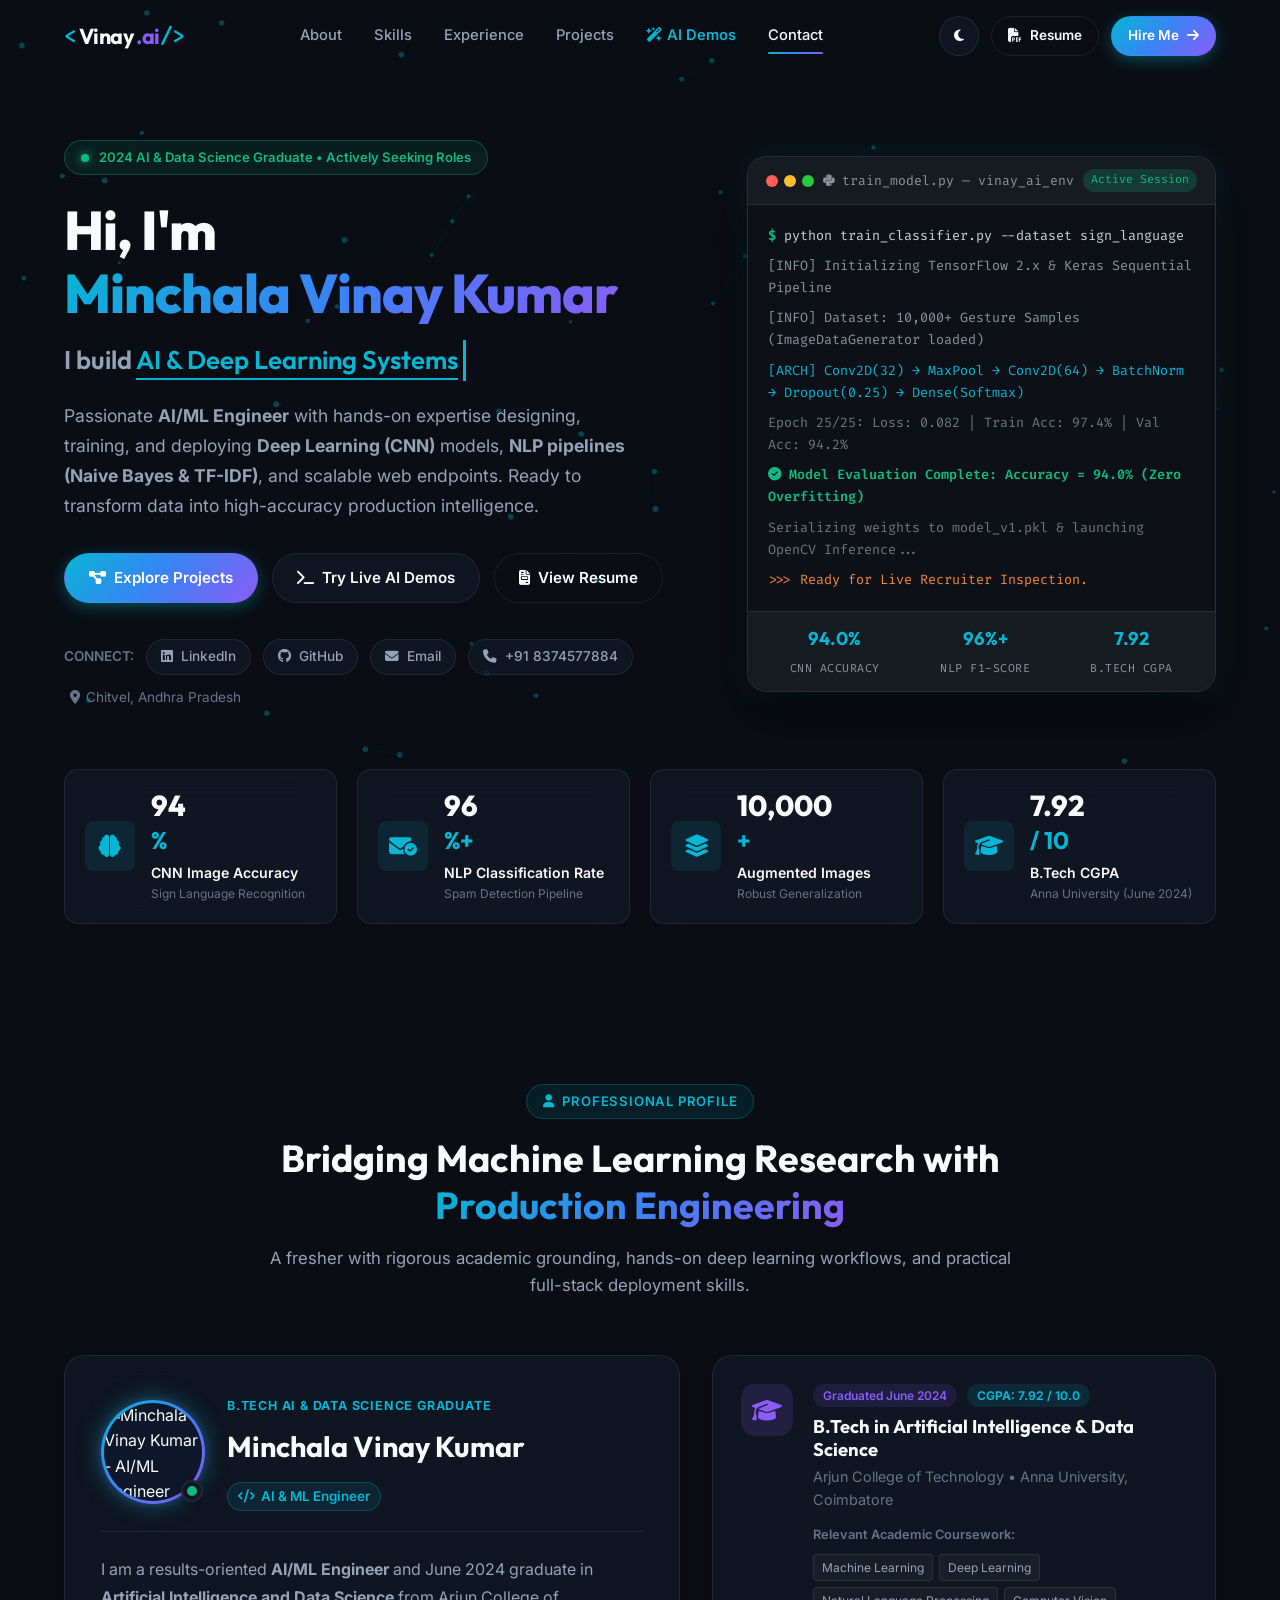
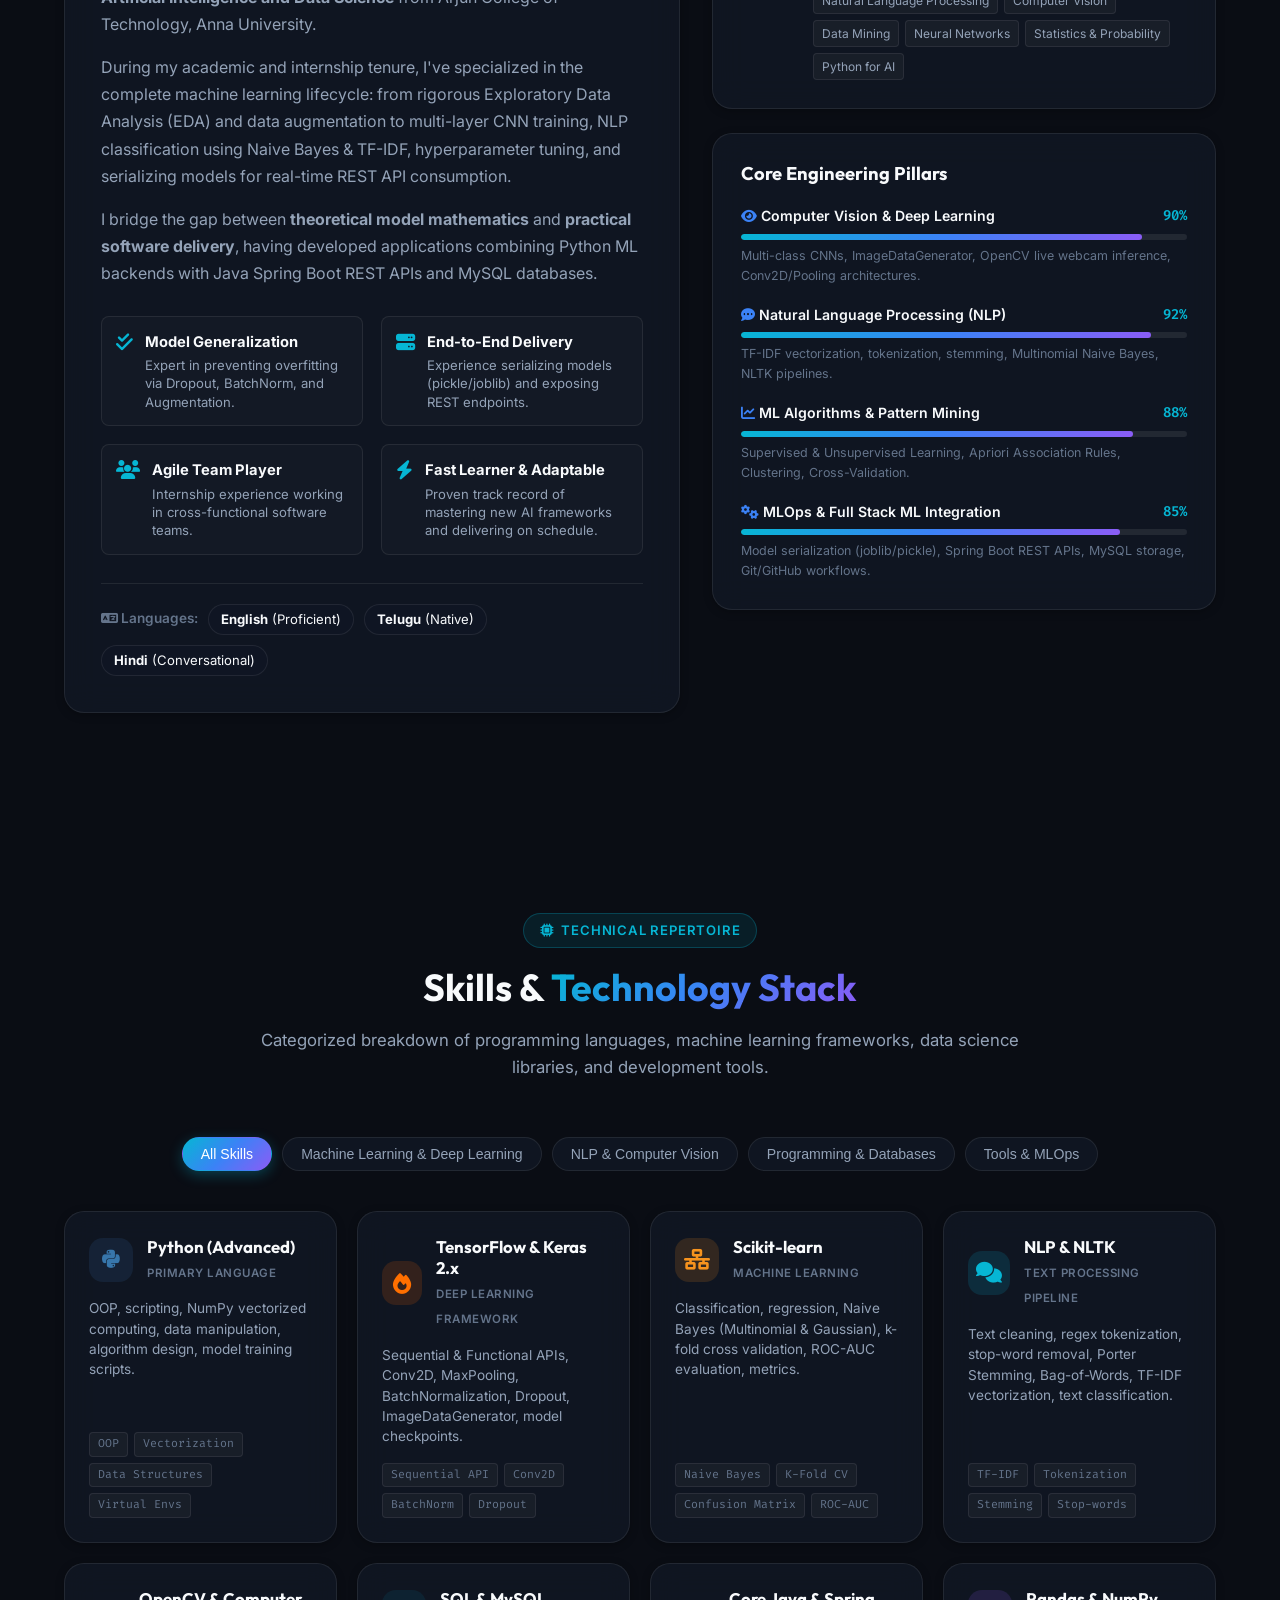
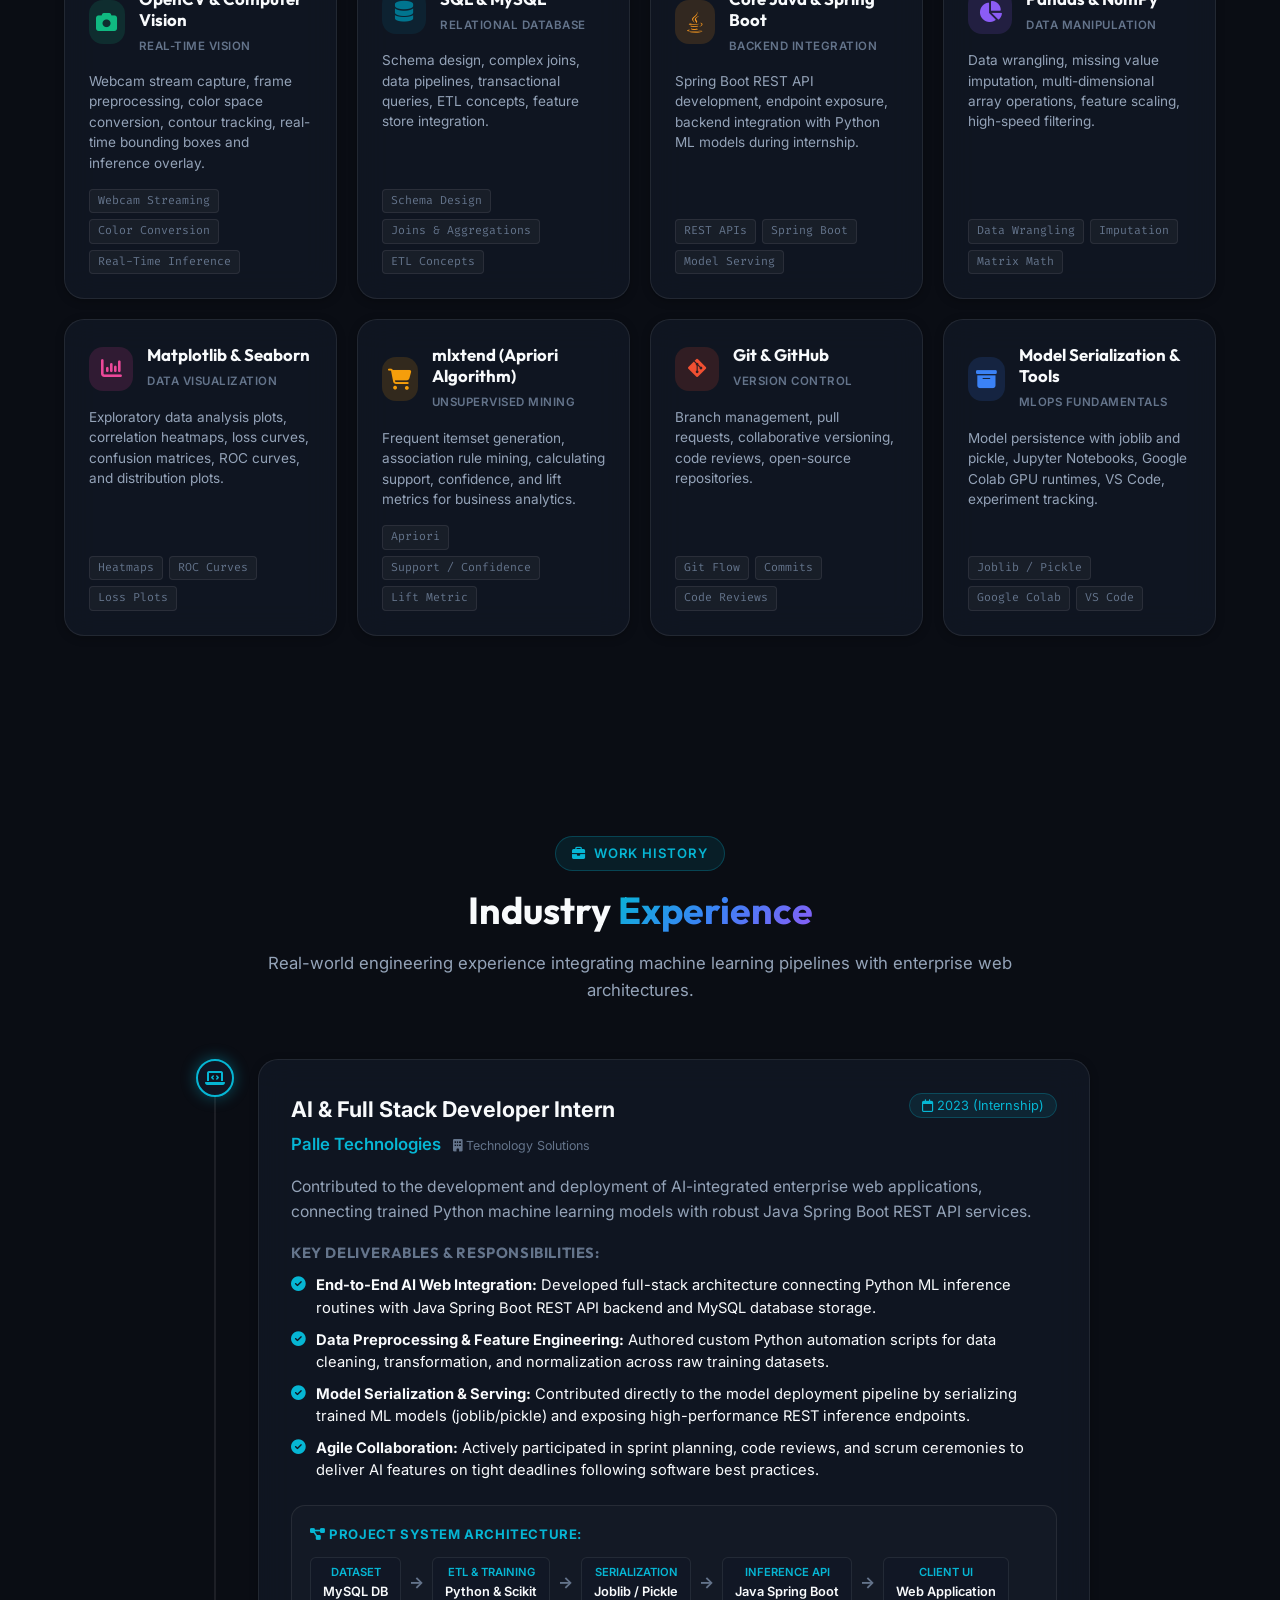
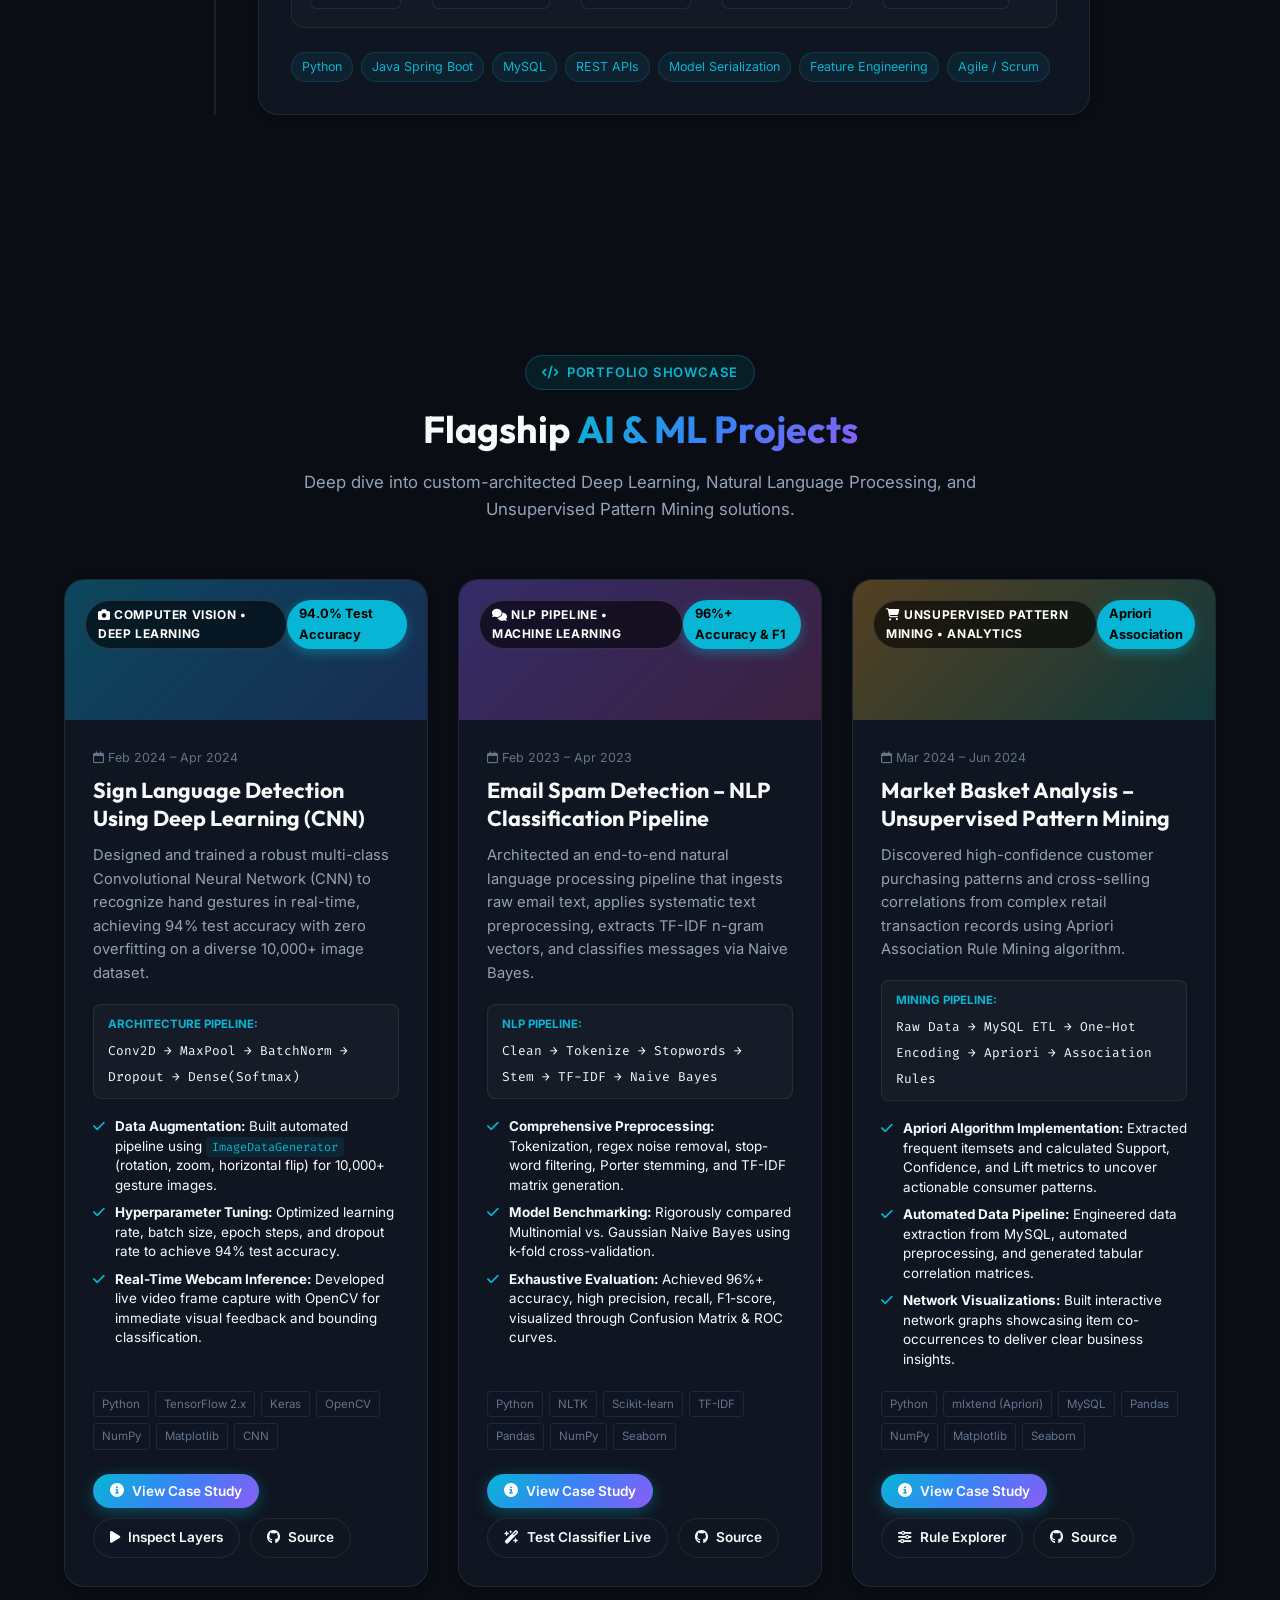
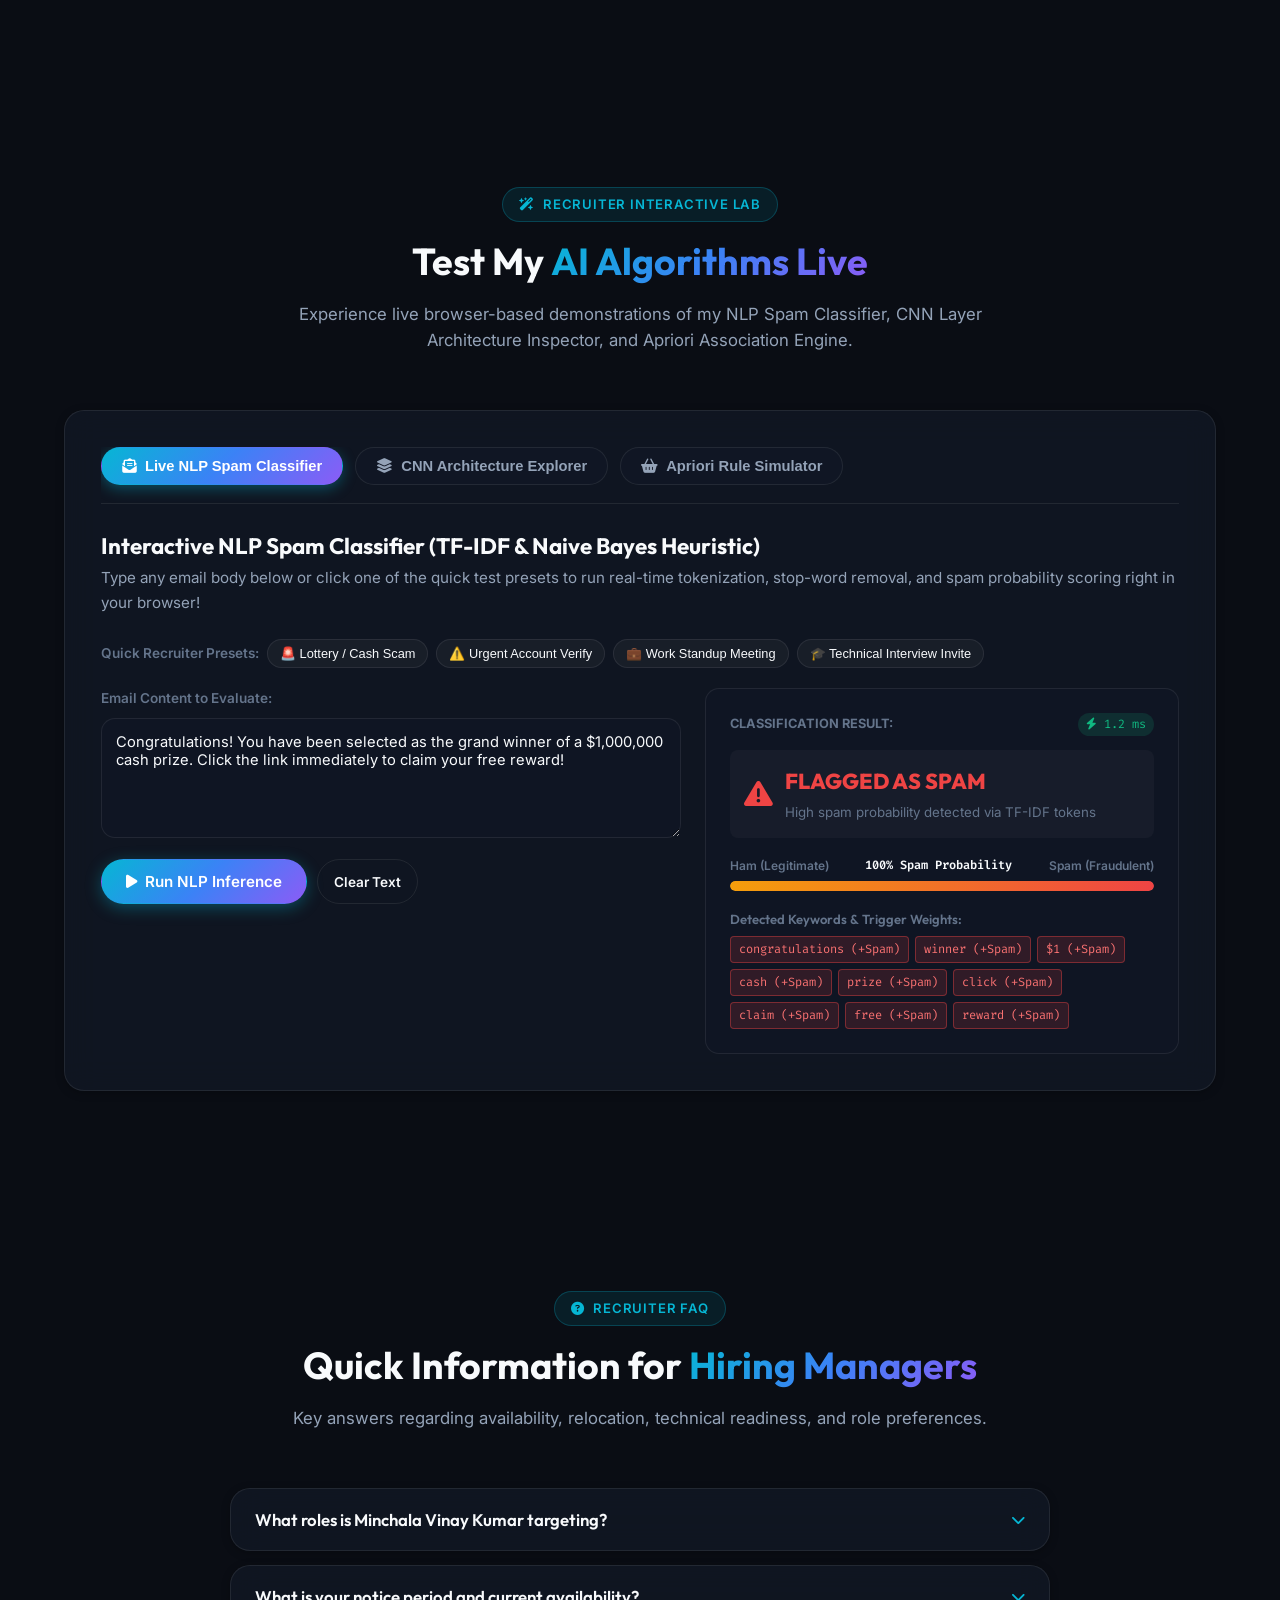
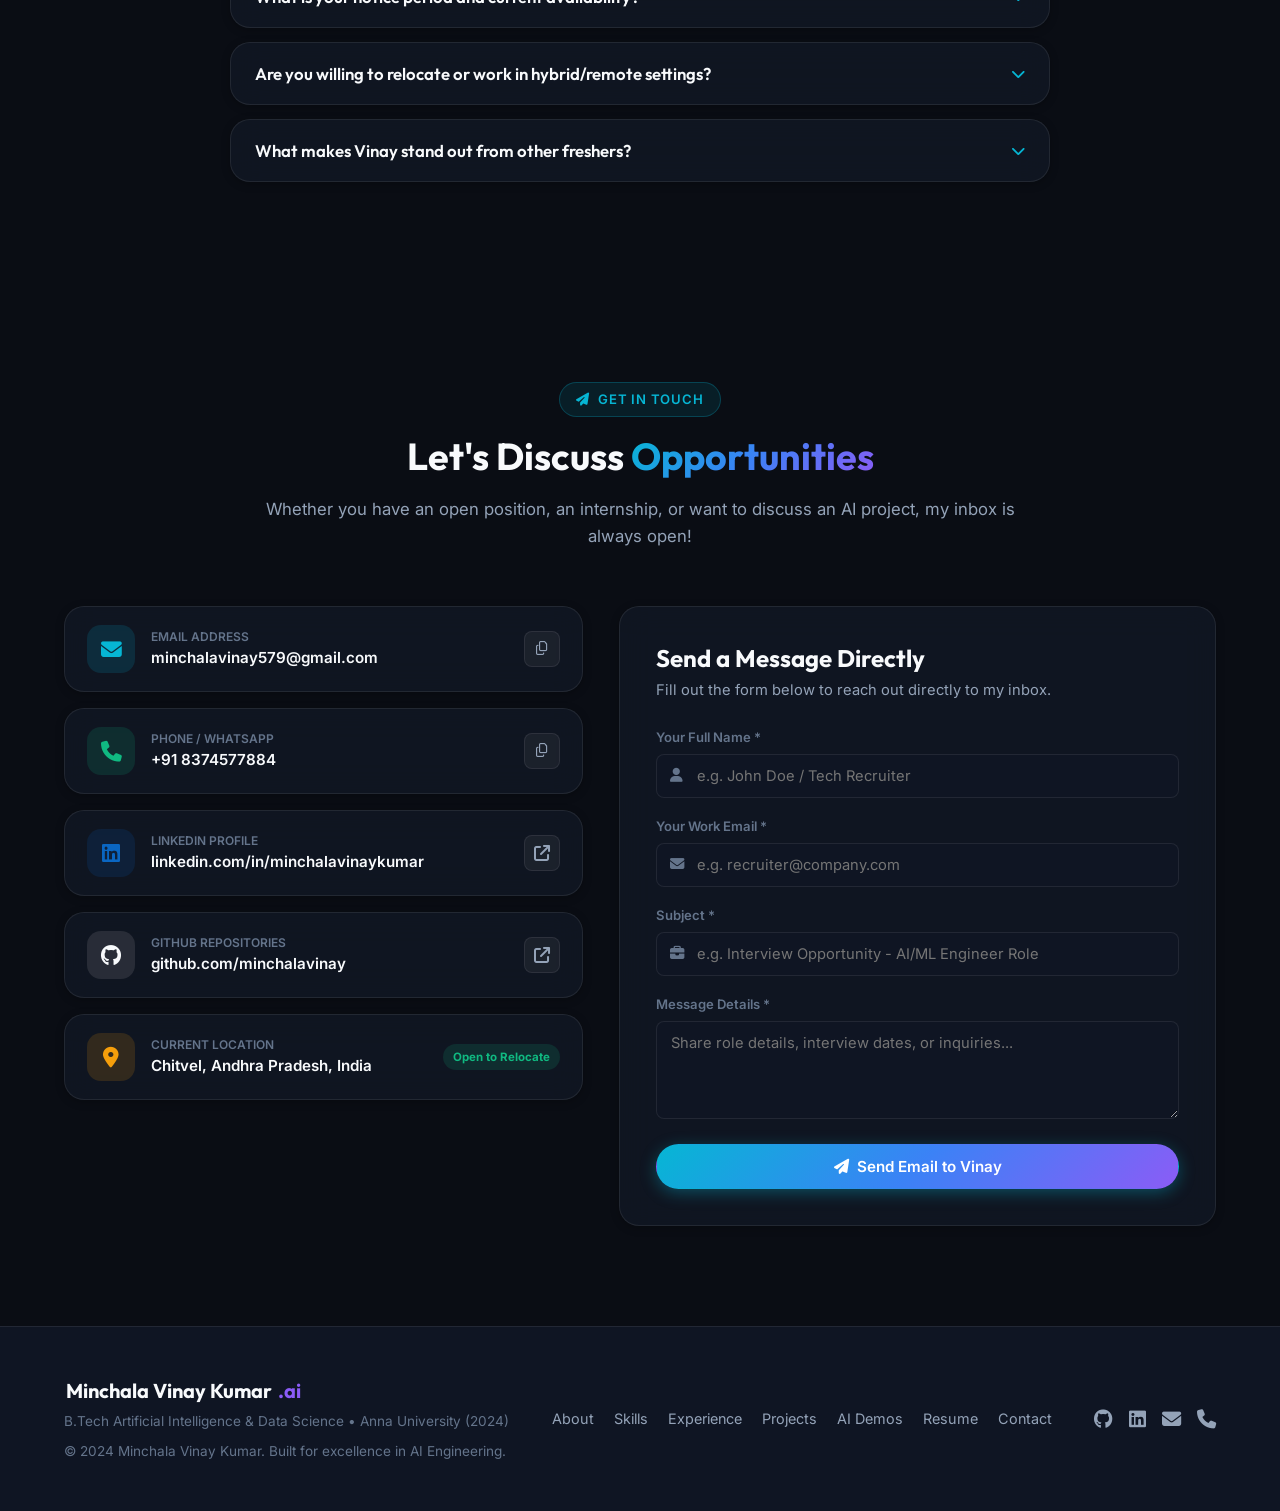
==== commit 4ac05910: "Add professional profile photo support and styling" ====
--- a/index.html
+++ b/index.html
@@ -280,8 +280,23 @@
         <div class="about-grid">
           <!-- Left Bio Card -->
           <div class="about-bio-card card">
-            <div class="bio-tag">B.Tech AI & Data Science Graduate</div>
-            <h3>About Me</h3>
+            <div class="bio-header-flex">
+              <div class="profile-photo-container">
+                <div class="photo-glow-ring">
+                  <img src="profile.jpg" alt="Minchala Vinay Kumar - AI/ML Engineer" class="profile-photo" onerror="this.onerror=null; this.src='https://ui-avatars.com/api/?name=Vinay+Kumar&background=0f172a&color=06b6d4&size=256&bold=true'">
+                </div>
+                <div class="photo-status" title="Available to Join Immediately">
+                  <span class="status-dot"></span>
+                </div>
+              </div>
+              <div class="bio-title-wrap">
+                <div class="bio-tag">B.Tech AI & Data Science Graduate</div>
+                <h3>Minchala Vinay Kumar</h3>
+                <div class="bio-role-badge">
+                  <i class="fa-solid fa-code"></i> AI & ML Engineer
+                </div>
+              </div>
+            </div>
             <p>
               I am a results-oriented <strong>AI/ML Engineer</strong> and June 2024 graduate in
               <strong>Artificial Intelligence and Data Science</strong> from Arjun College of Technology, Anna
--- a/styles.css
+++ b/styles.css
@@ -879,6 +879,92 @@
 
 .about-bio-card {
   padding: 36px;
+}
+
+/* Profile Photo Styling in About Section */
+.bio-header-flex {
+  display: flex;
+  align-items: center;
+  gap: 22px;
+  margin-bottom: 24px;
+  padding-bottom: 20px;
+  border-bottom: 1px solid var(--border-color);
+}
+
+.profile-photo-container {
+  position: relative;
+  width: 104px;
+  height: 104px;
+  flex-shrink: 0;
+}
+
+.photo-glow-ring {
+  width: 100%;
+  height: 100%;
+  border-radius: 50%;
+  padding: 3px;
+  background: var(--gradient-ai);
+  box-shadow: 0 0 25px rgba(6, 182, 212, 0.4), 0 0 10px rgba(139, 92, 246, 0.3);
+  display: flex;
+  align-items: center;
+  justify-content: center;
+  transition: transform var(--transition-fast), box-shadow var(--transition-fast);
+}
+
+.profile-photo-container:hover .photo-glow-ring {
+  transform: scale(1.04);
+  box-shadow: 0 0 35px rgba(6, 182, 212, 0.6), 0 0 15px rgba(139, 92, 246, 0.5);
+}
+
+.profile-photo {
+  width: 100%;
+  height: 100%;
+  border-radius: 50%;
+  object-fit: cover;
+  background: #0f172a;
+  display: block;
+}
+
+.photo-status {
+  position: absolute;
+  bottom: 2px;
+  right: 2px;
+  width: 22px;
+  height: 22px;
+  background: var(--bg-secondary);
+  border: 2px solid var(--border-color);
+  border-radius: 50%;
+  display: flex;
+  align-items: center;
+  justify-content: center;
+  box-shadow: 0 2px 6px rgba(0, 0, 0, 0.4);
+}
+
+.status-dot {
+  width: 10px;
+  height: 10px;
+  background: var(--accent-green);
+  border-radius: 50%;
+  animation: pulse 2s infinite;
+}
+
+.bio-title-wrap h3 {
+  font-size: 1.6rem;
+  margin-bottom: 6px;
+  color: var(--text-primary);
+}
+
+.bio-role-badge {
+  display: inline-flex;
+  align-items: center;
+  gap: 6px;
+  font-size: 0.84rem;
+  font-weight: 600;
+  color: var(--accent-cyan);
+  background: rgba(6, 182, 212, 0.1);
+  border: 1px solid rgba(6, 182, 212, 0.25);
+  padding: 3px 10px;
+  border-radius: var(--radius-full);
 }
 
 .bio-tag {
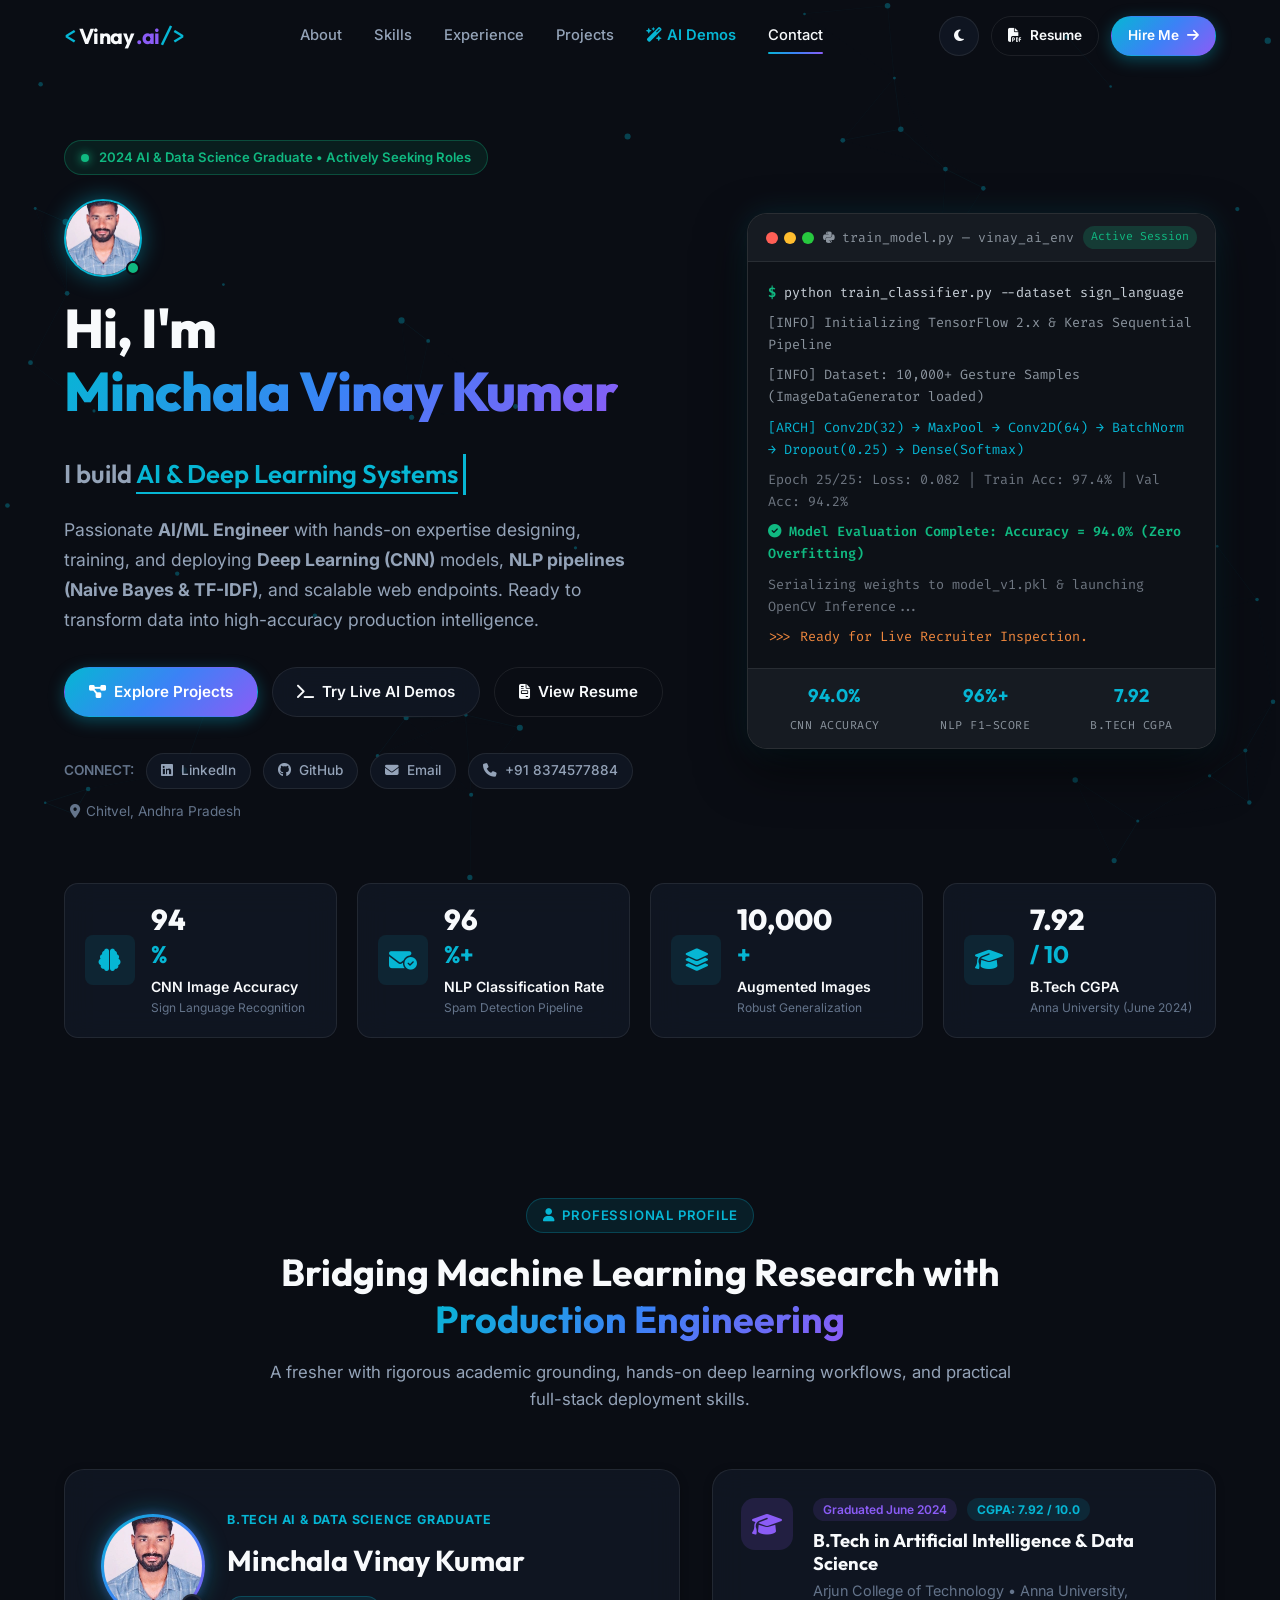
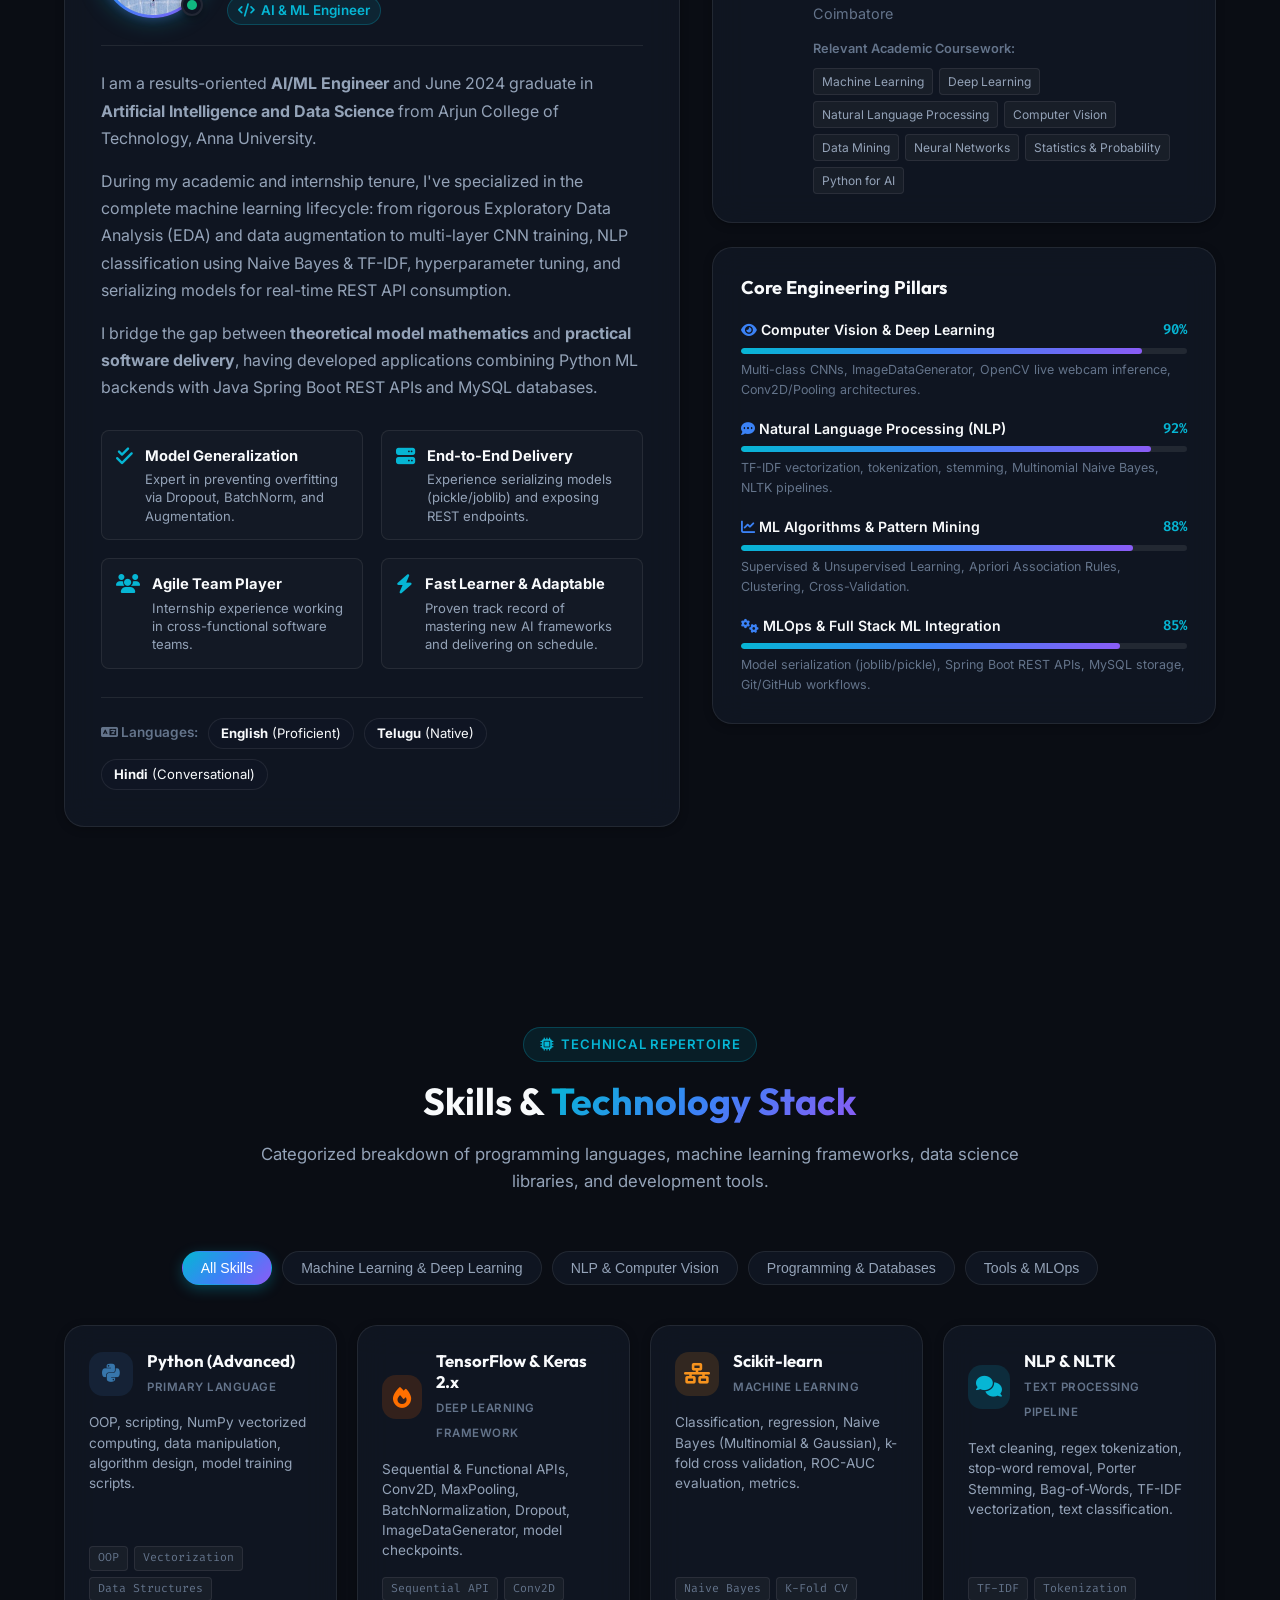
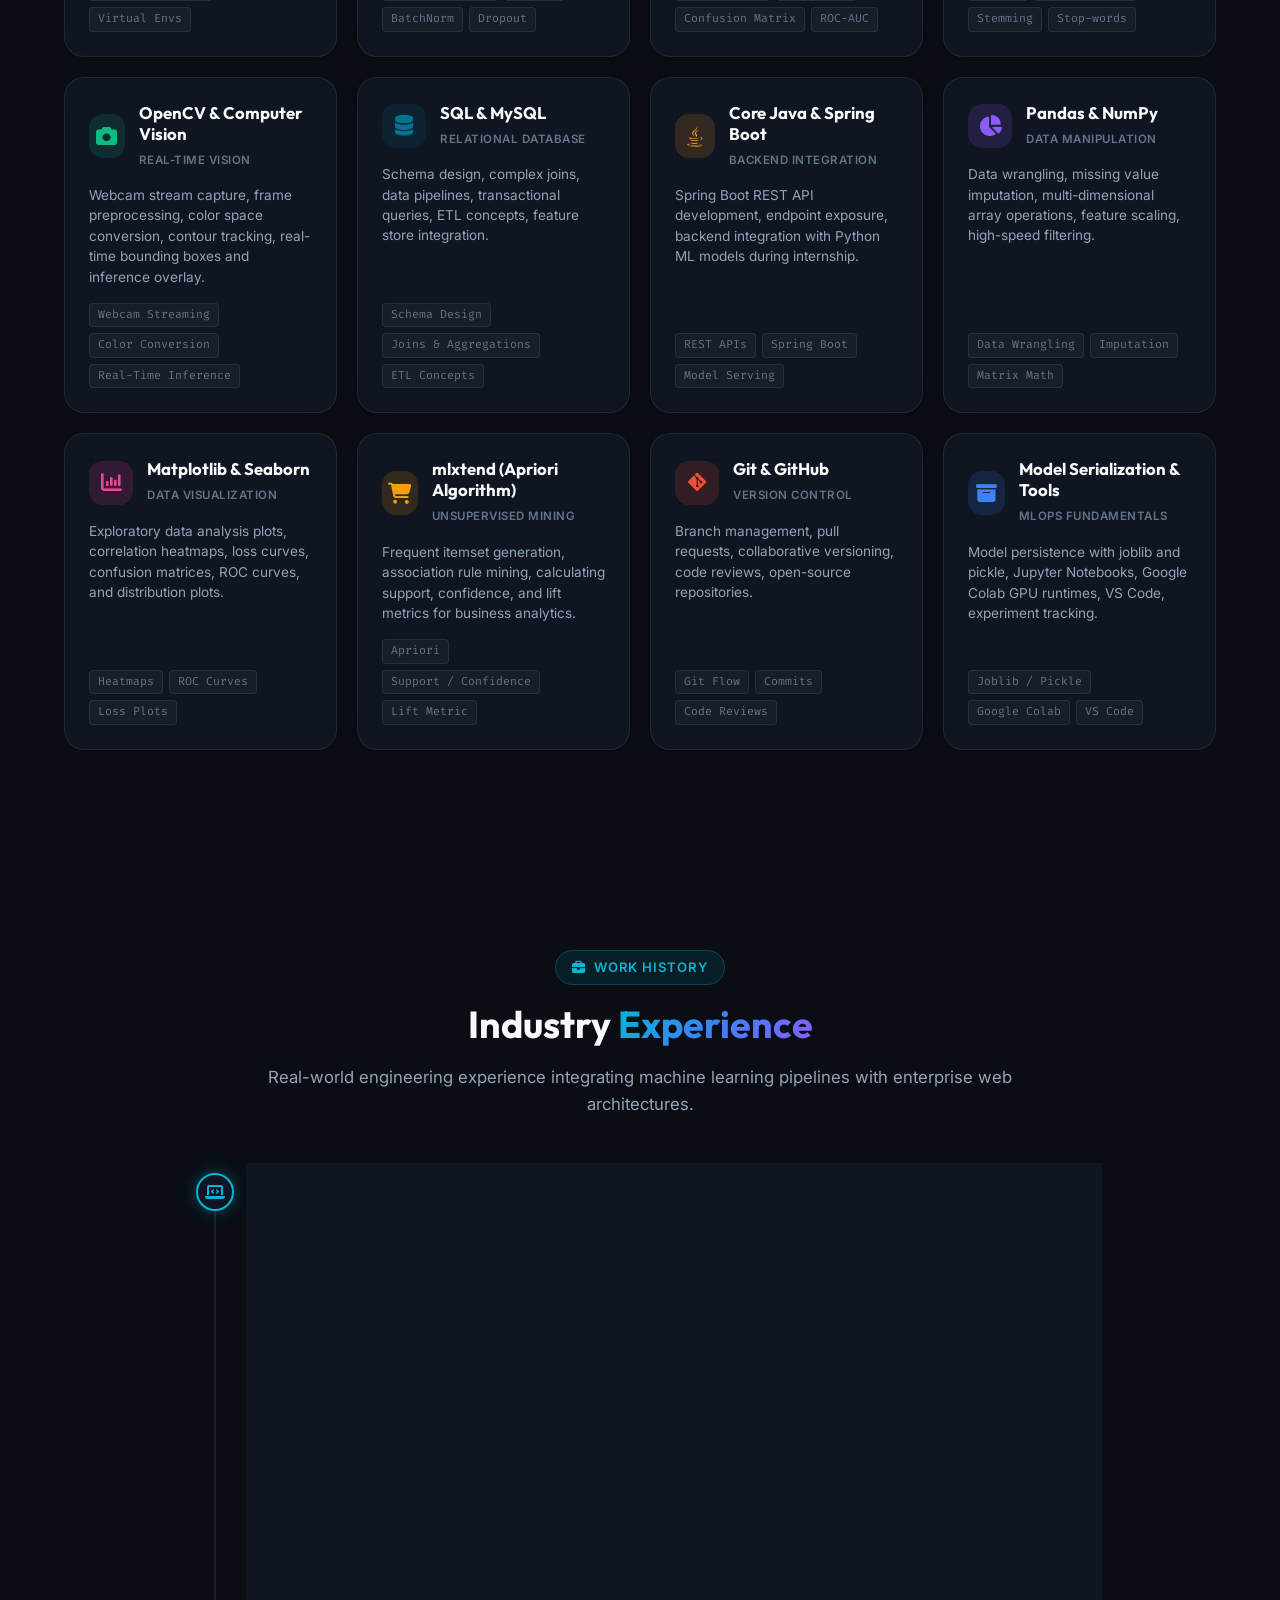
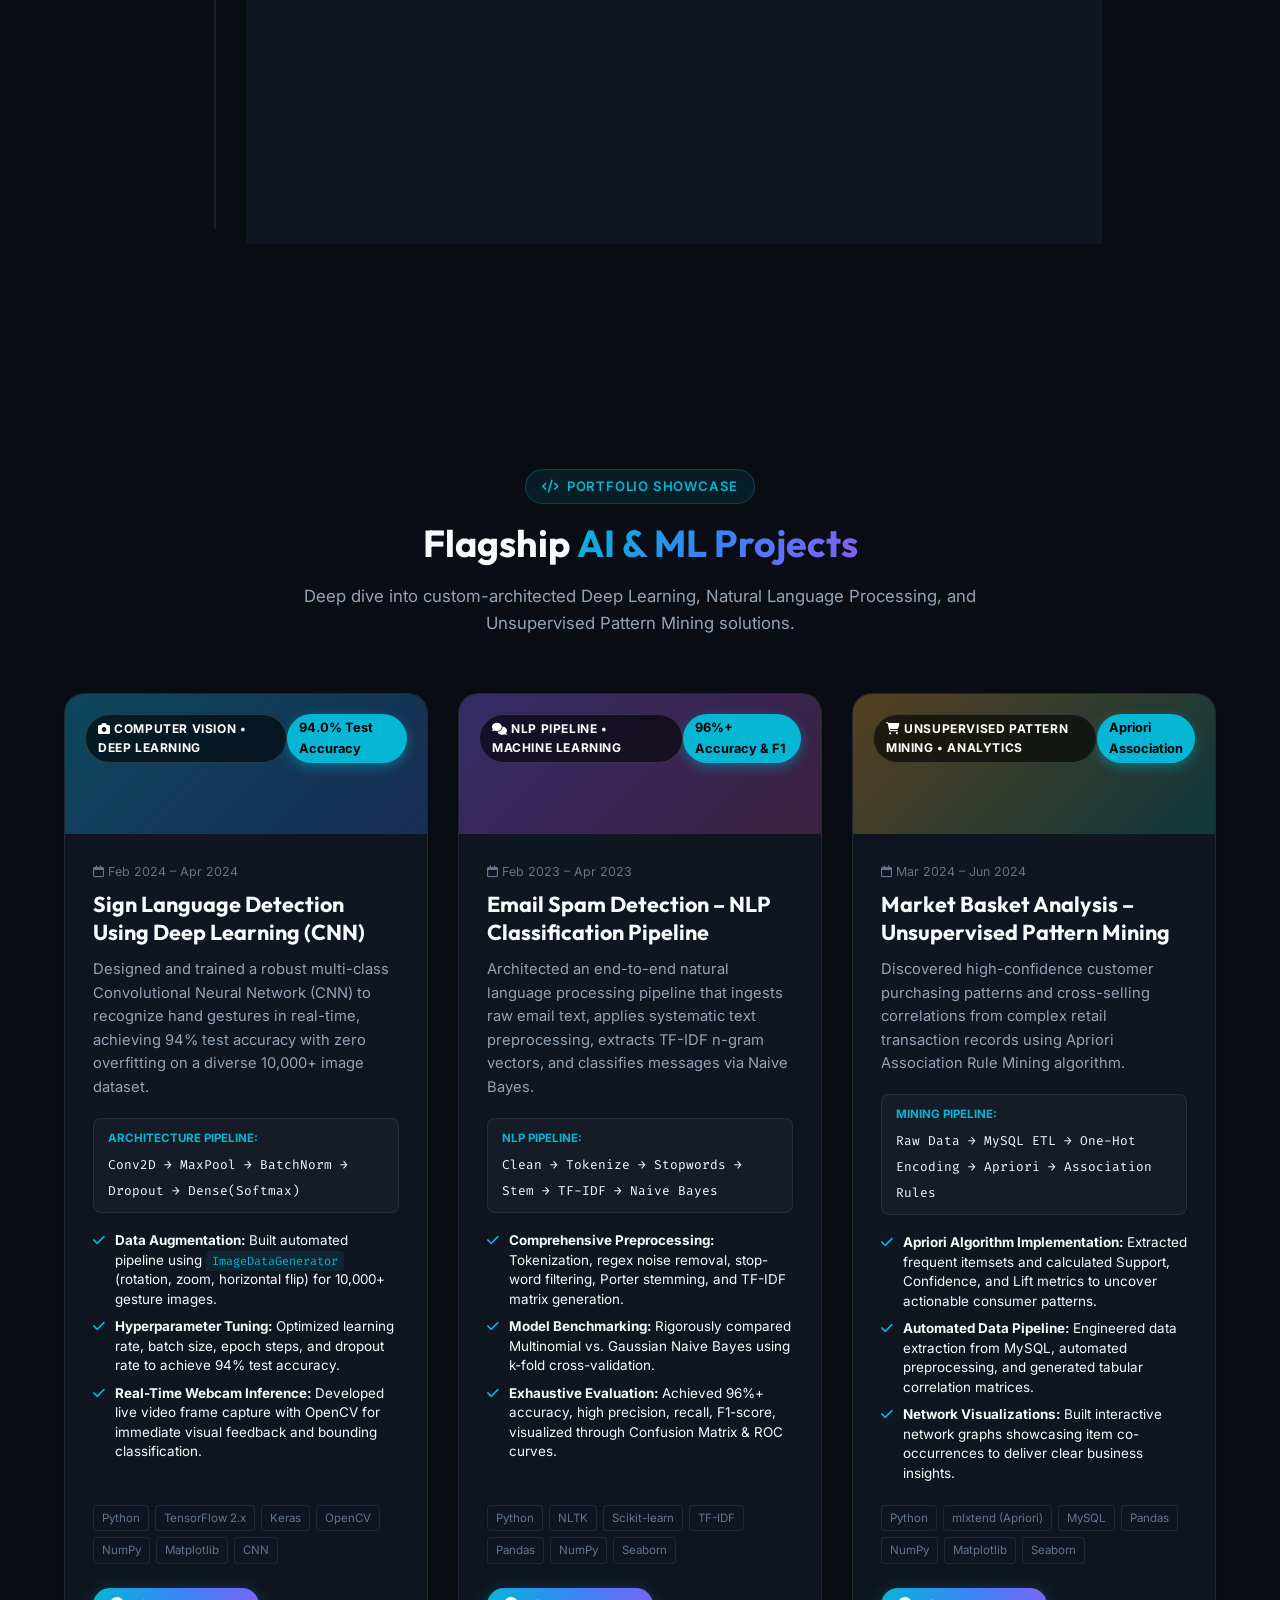
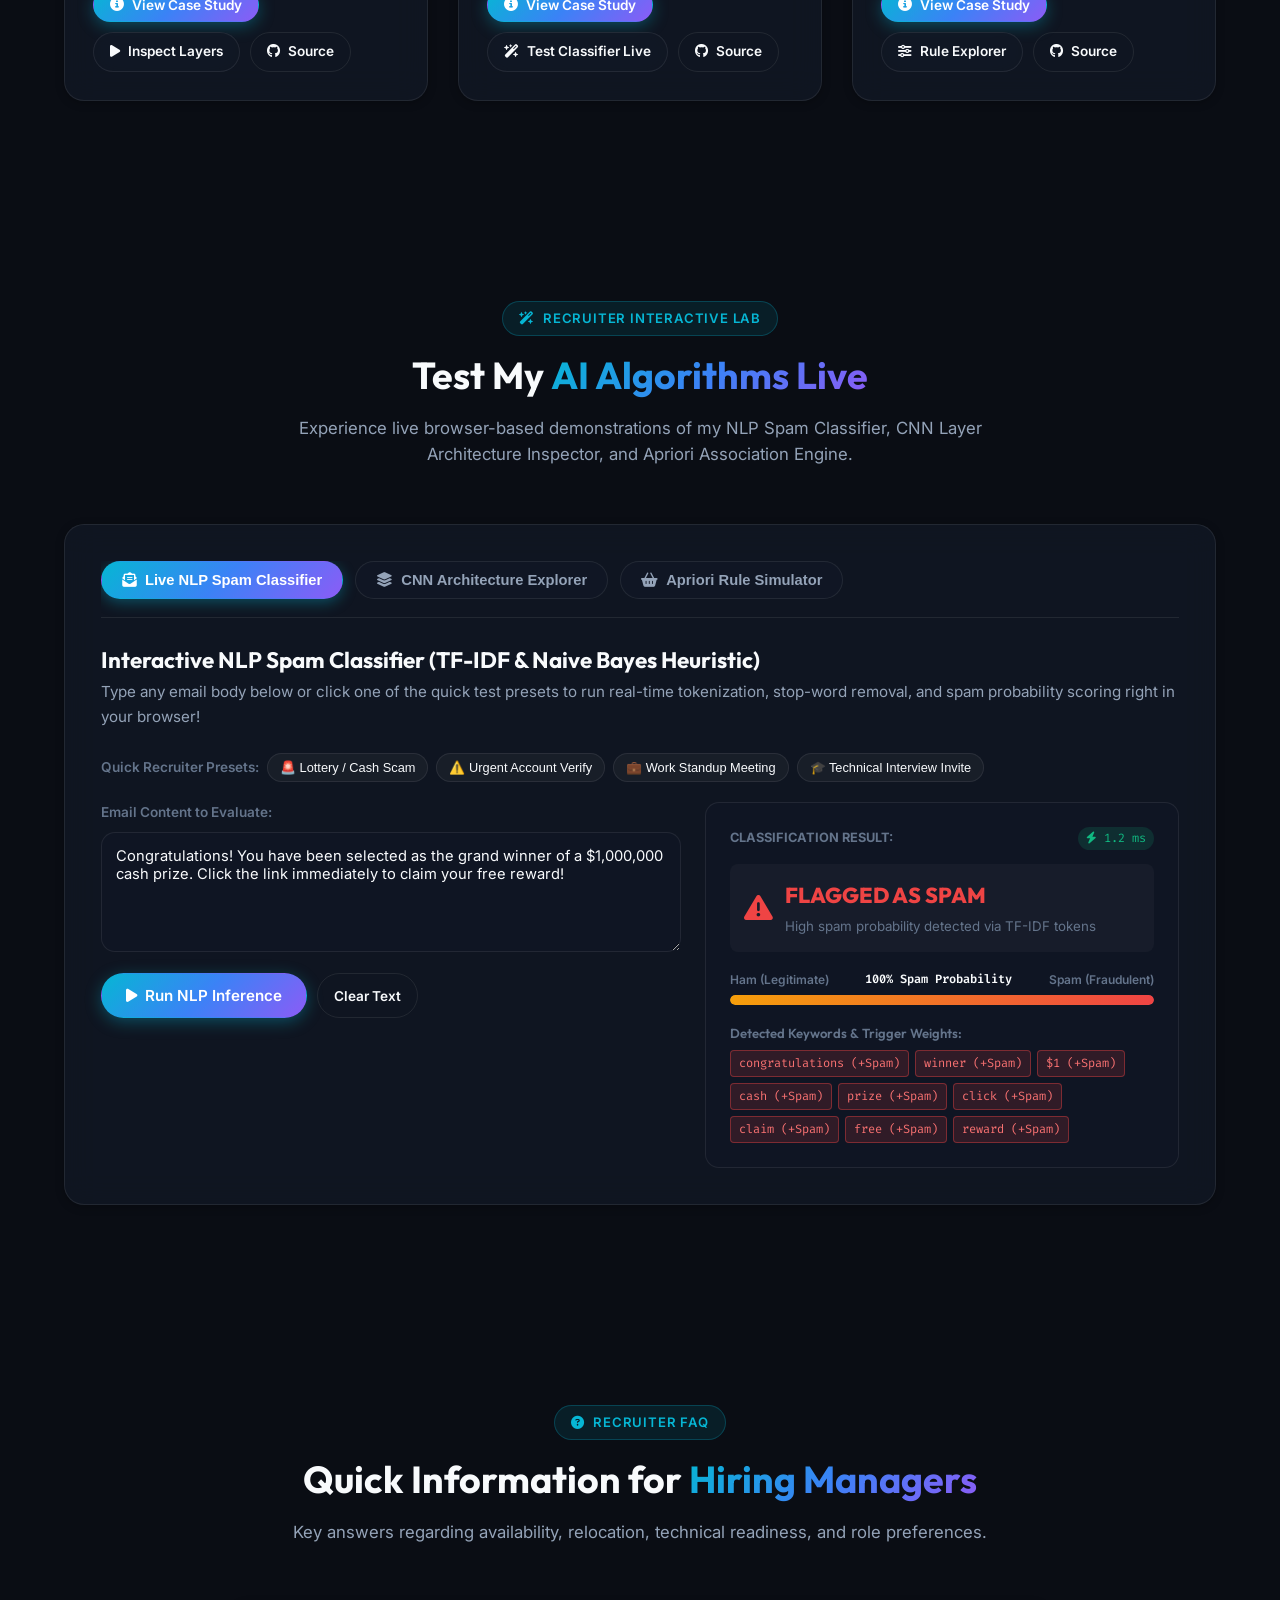
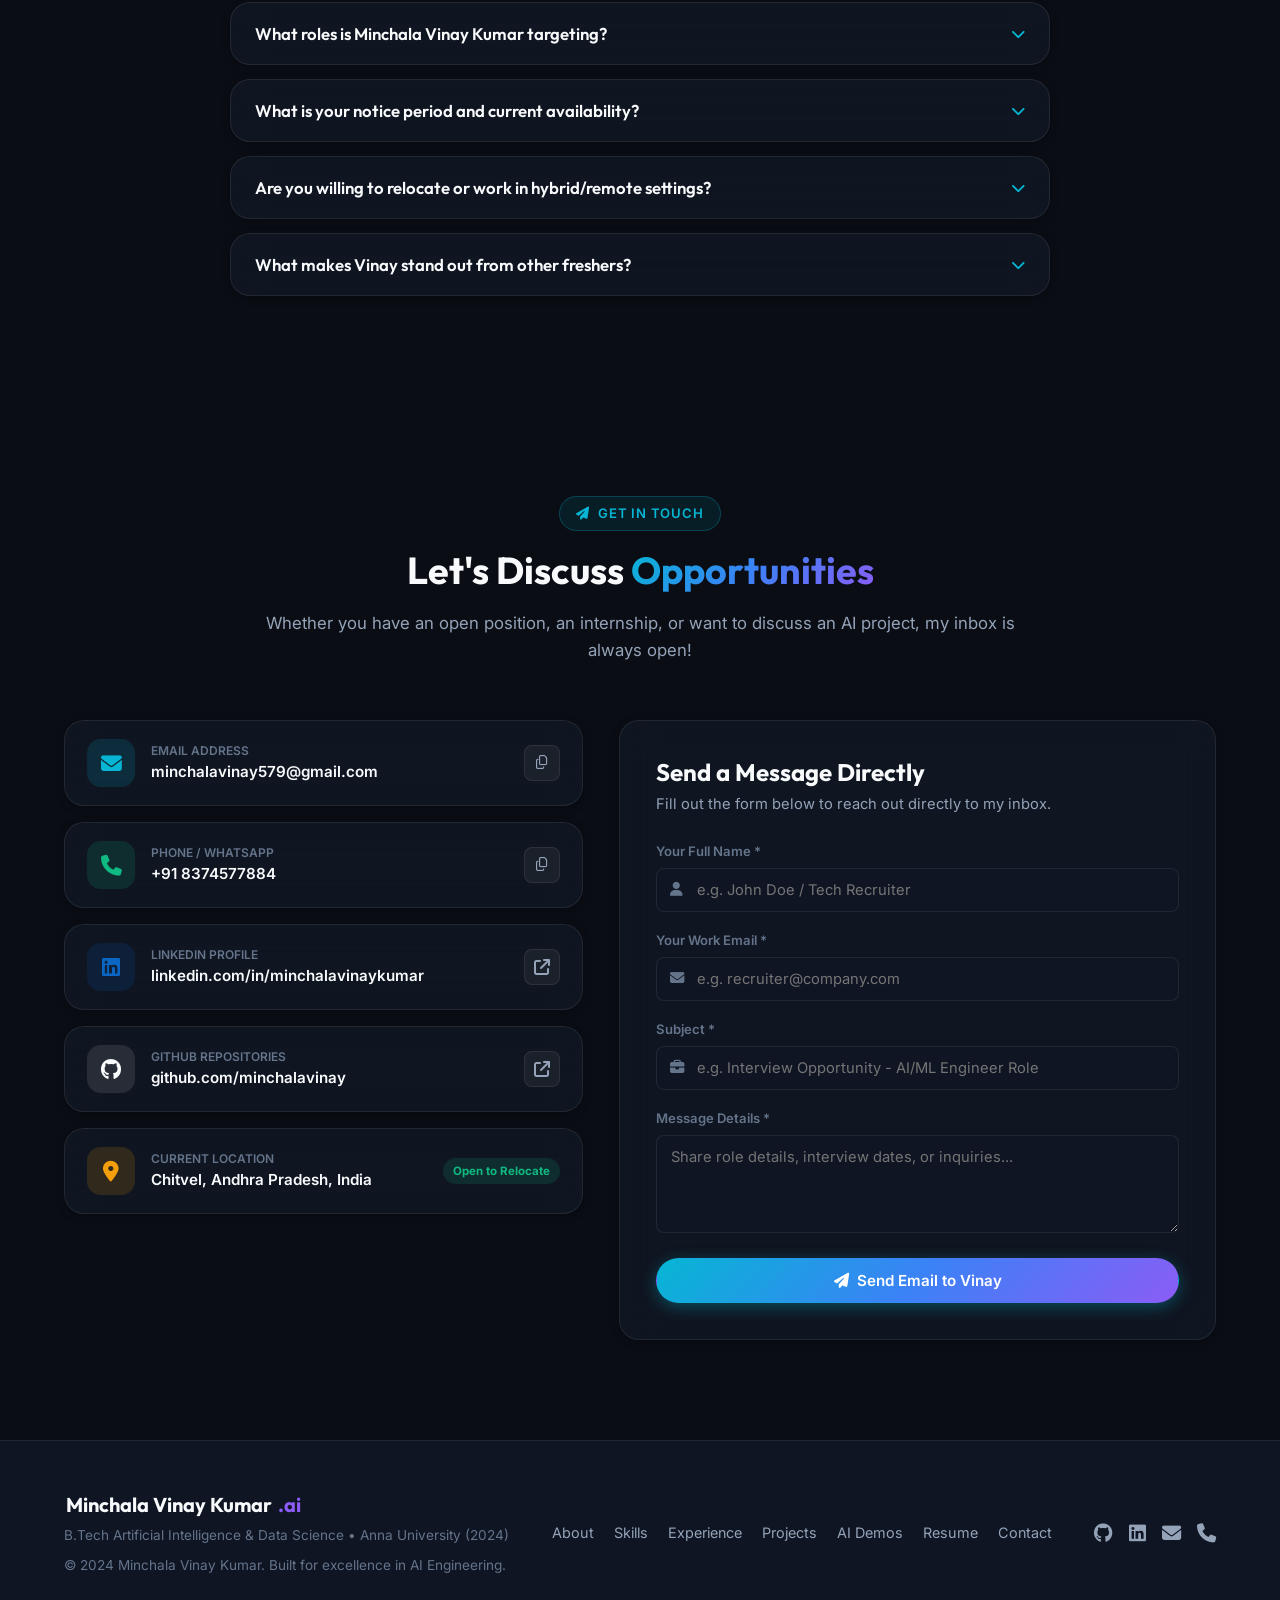
==== commit c9c258d2: "Add Minchala Vinay Kumar profile photo to hero, about section and resume" ====
--- a/index.html
+++ b/index.html
@@ -121,9 +121,15 @@
             <span class="badge-text">2024 AI & Data Science Graduate • Actively Seeking Roles</span>
           </div>
 
-          <h1 class="hero-title">
-            Hi, I'm <span class="gradient-text">Minchala Vinay Kumar</span>
-          </h1>
+          <div class="hero-title-flex">
+            <div class="hero-avatar">
+              <img src="profile.jpg" alt="Minchala Vinay Kumar" class="hero-avatar-img">
+              <span class="hero-status-pulse"></span>
+            </div>
+            <h1 class="hero-title">
+              Hi, I'm <span class="gradient-text">Minchala Vinay Kumar</span>
+            </h1>
+          </div>
 
           <div class="typewriter-container">
             <span class="static-prefix">I build </span>
--- a/styles.css
+++ b/styles.css
@@ -565,6 +565,42 @@
   font-size: 0.82rem;
   font-weight: 600;
   color: var(--accent-green);
+}
+
+.hero-title-flex {
+  display: flex;
+  align-items: center;
+  gap: 20px;
+  margin-bottom: 16px;
+  flex-wrap: wrap;
+}
+
+.hero-avatar {
+  position: relative;
+  width: 78px;
+  height: 78px;
+  flex-shrink: 0;
+}
+
+.hero-avatar-img {
+  width: 100%;
+  height: 100%;
+  border-radius: 50%;
+  object-fit: cover;
+  border: 2.5px solid var(--accent-cyan);
+  box-shadow: 0 0 22px rgba(6, 182, 212, 0.45);
+}
+
+.hero-status-pulse {
+  position: absolute;
+  bottom: 2px;
+  right: 2px;
+  width: 14px;
+  height: 14px;
+  background: var(--accent-green);
+  border: 2px solid var(--bg-primary);
+  border-radius: 50%;
+  animation: pulse 2s infinite;
 }
 
 .hero-title {
@@ -2603,7 +2639,43 @@
     display: flex;
   }
 
-  .hero-title {
+  .hero-title-flex {
+  display: flex;
+  align-items: center;
+  gap: 20px;
+  margin-bottom: 16px;
+  flex-wrap: wrap;
+}
+
+.hero-avatar {
+  position: relative;
+  width: 78px;
+  height: 78px;
+  flex-shrink: 0;
+}
+
+.hero-avatar-img {
+  width: 100%;
+  height: 100%;
+  border-radius: 50%;
+  object-fit: cover;
+  border: 2.5px solid var(--accent-cyan);
+  box-shadow: 0 0 22px rgba(6, 182, 212, 0.45);
+}
+
+.hero-status-pulse {
+  position: absolute;
+  bottom: 2px;
+  right: 2px;
+  width: 14px;
+  height: 14px;
+  background: var(--accent-green);
+  border: 2px solid var(--bg-primary);
+  border-radius: 50%;
+  animation: pulse 2s infinite;
+}
+
+.hero-title {
     font-size: 2.5rem;
   }
 
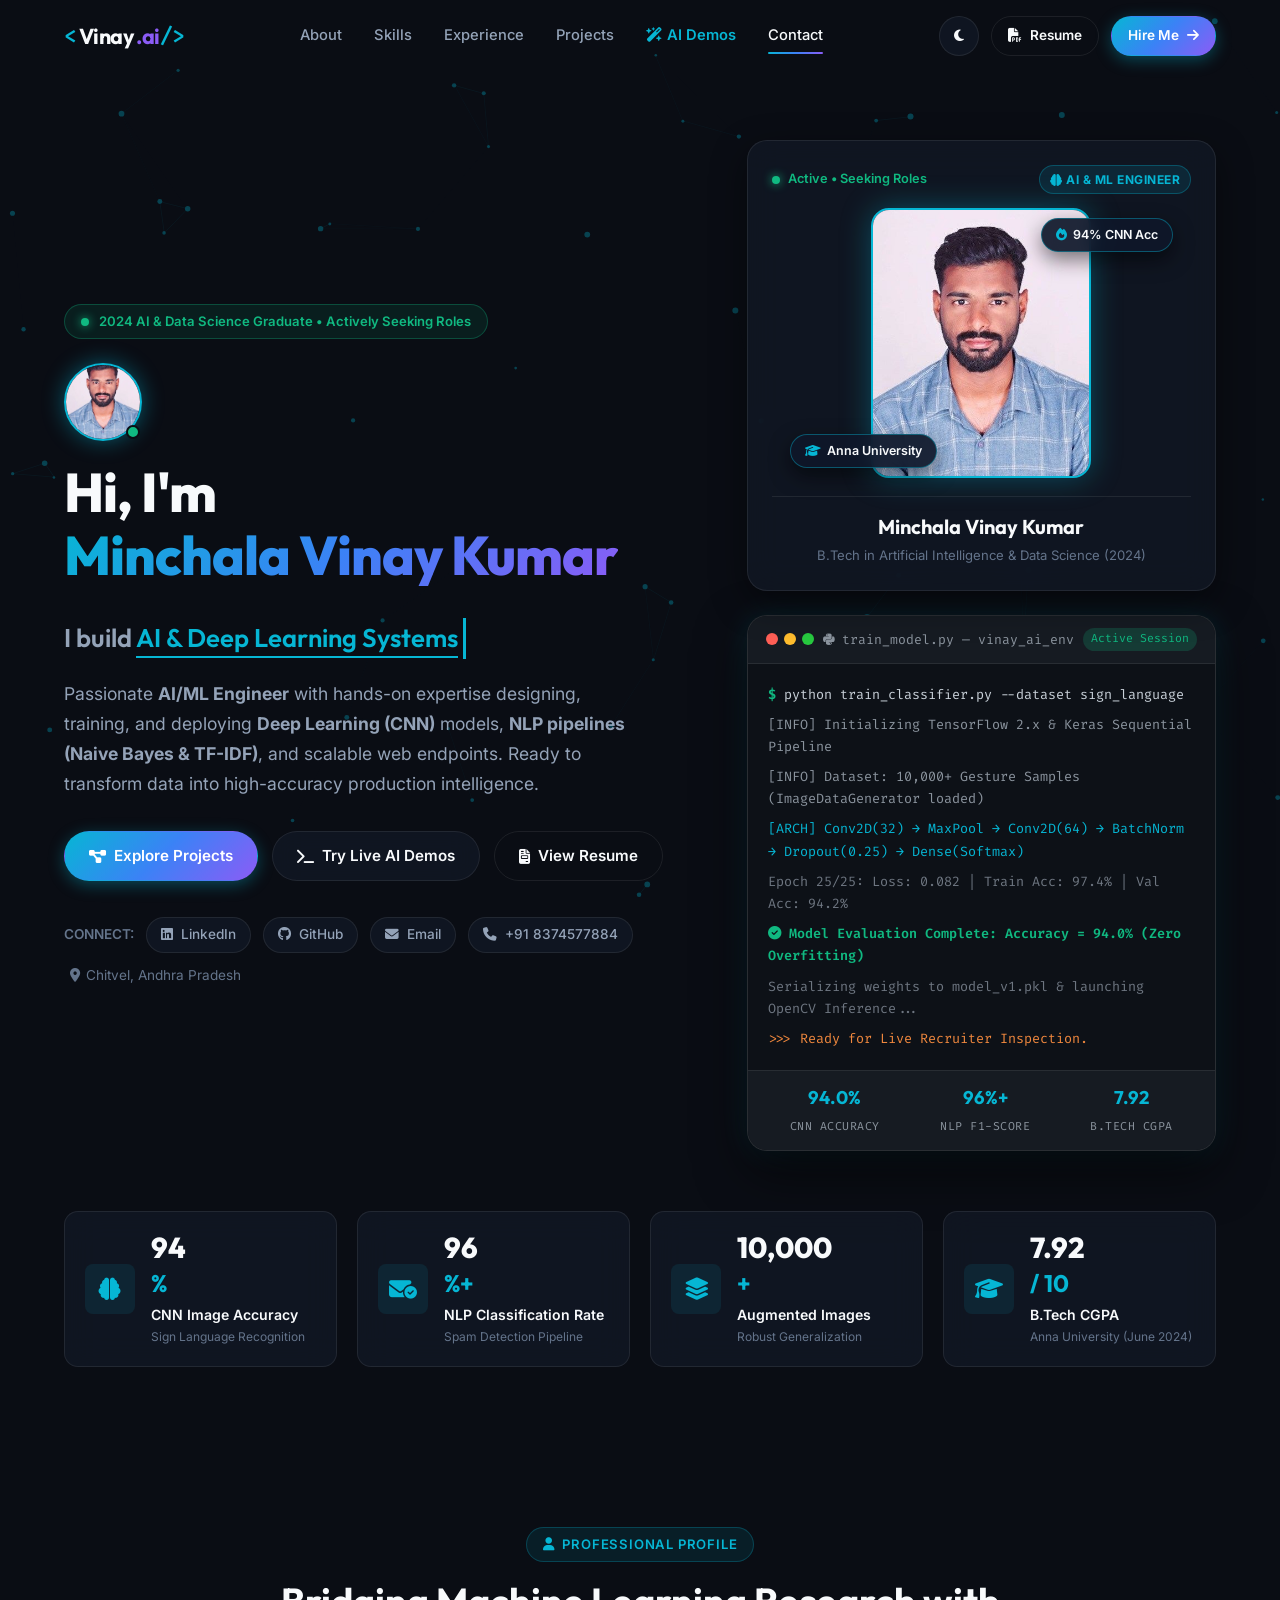
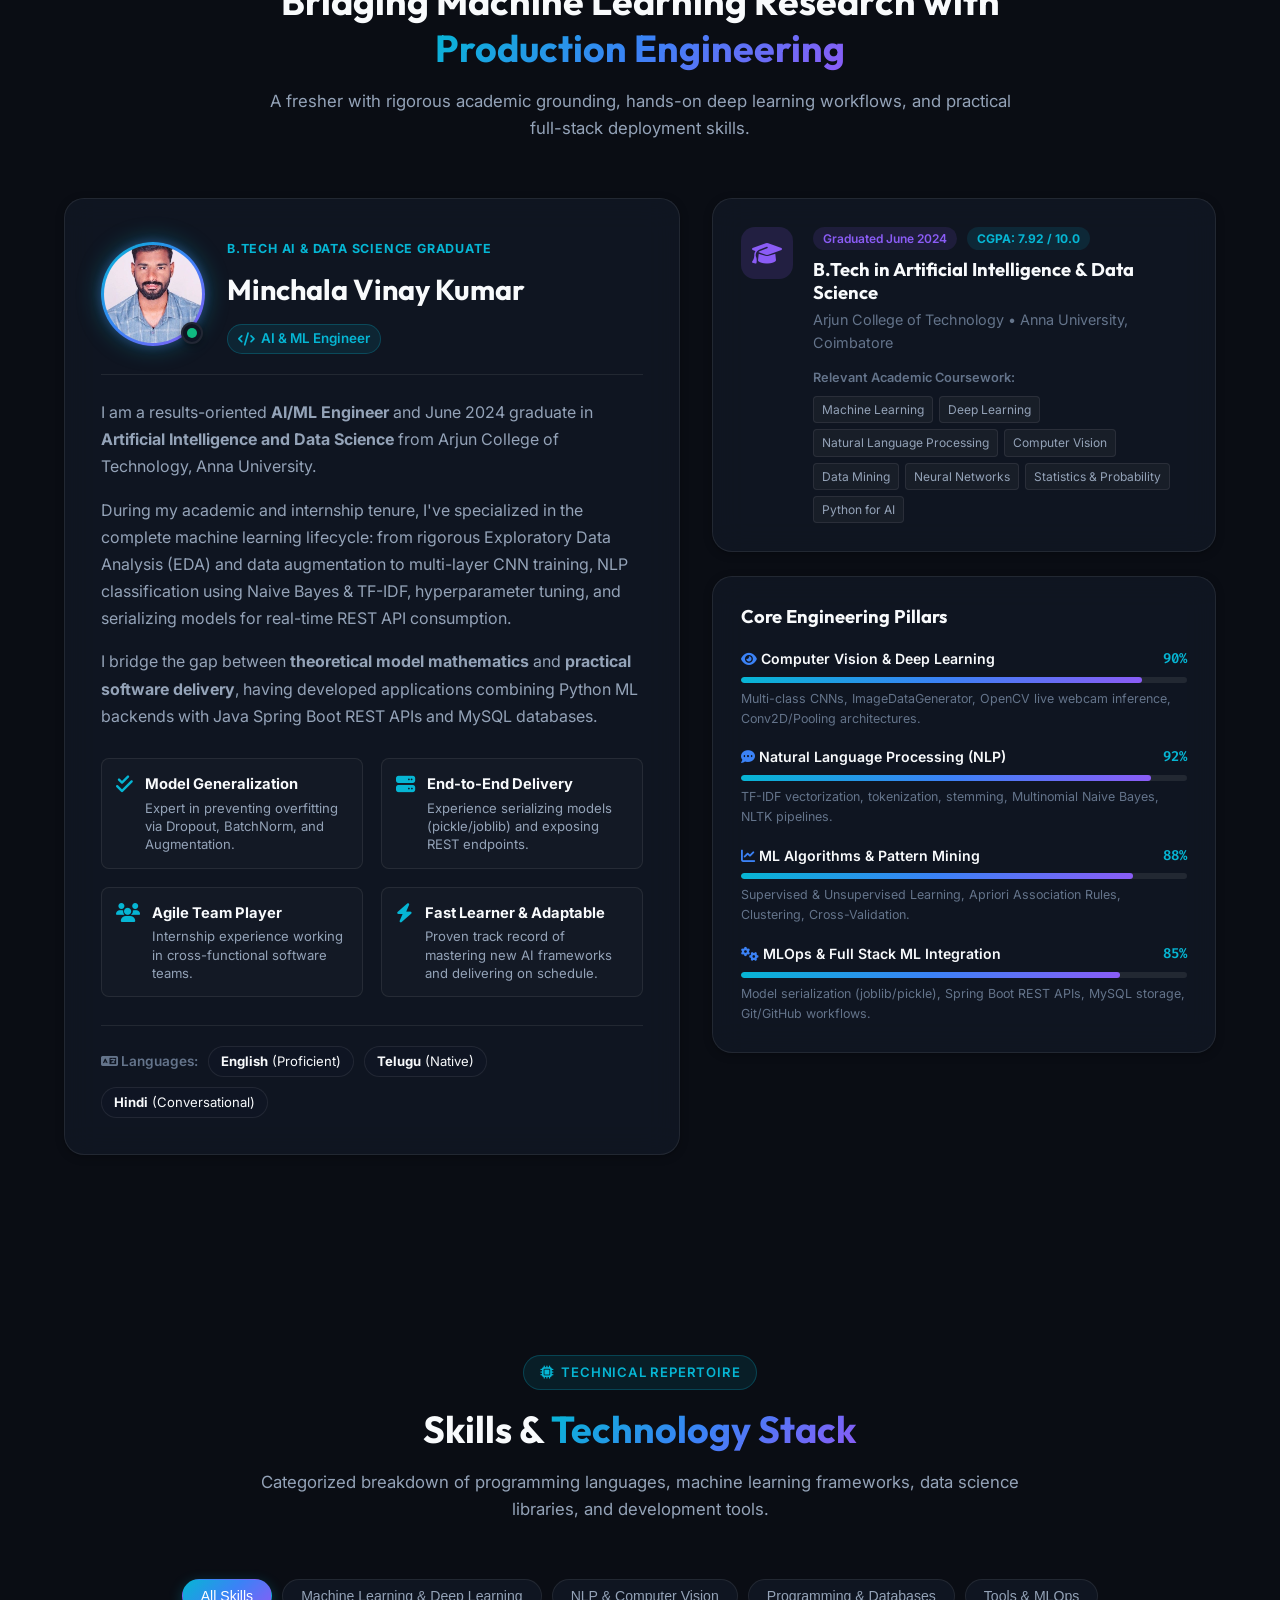
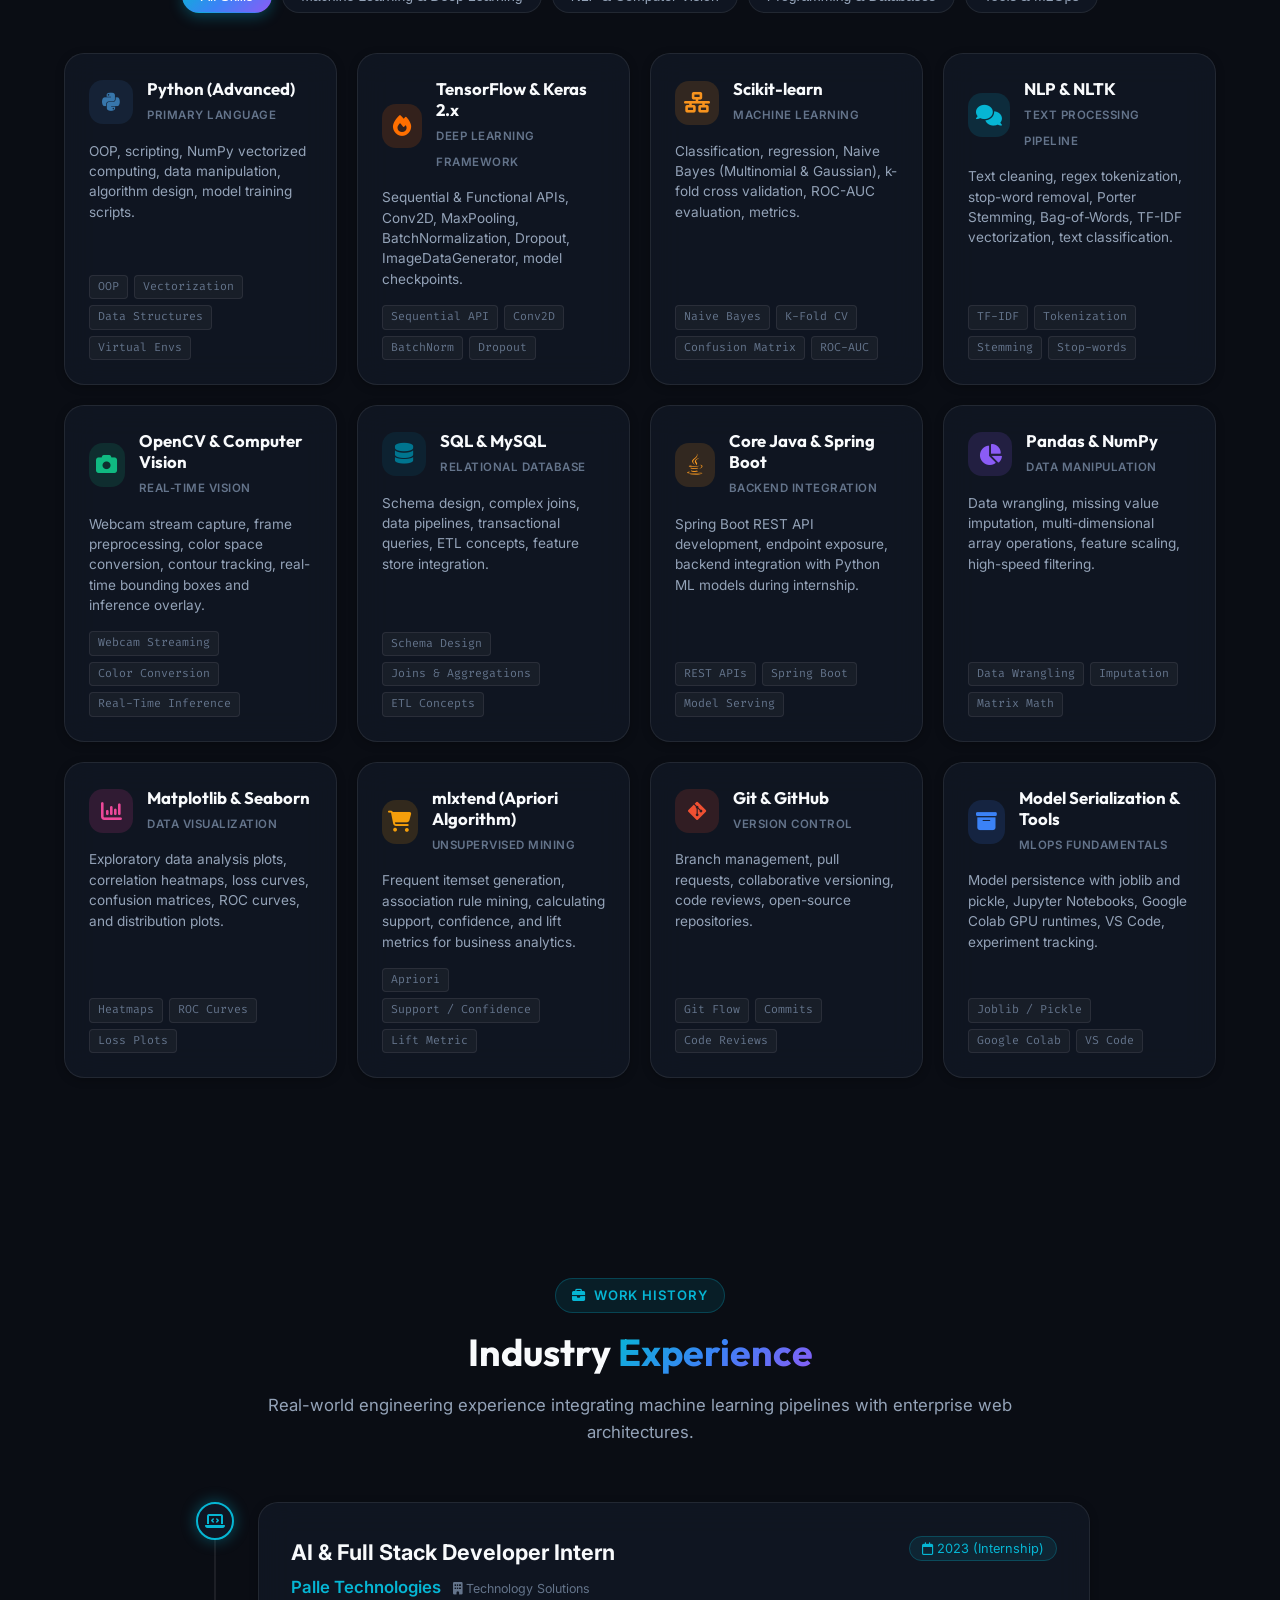
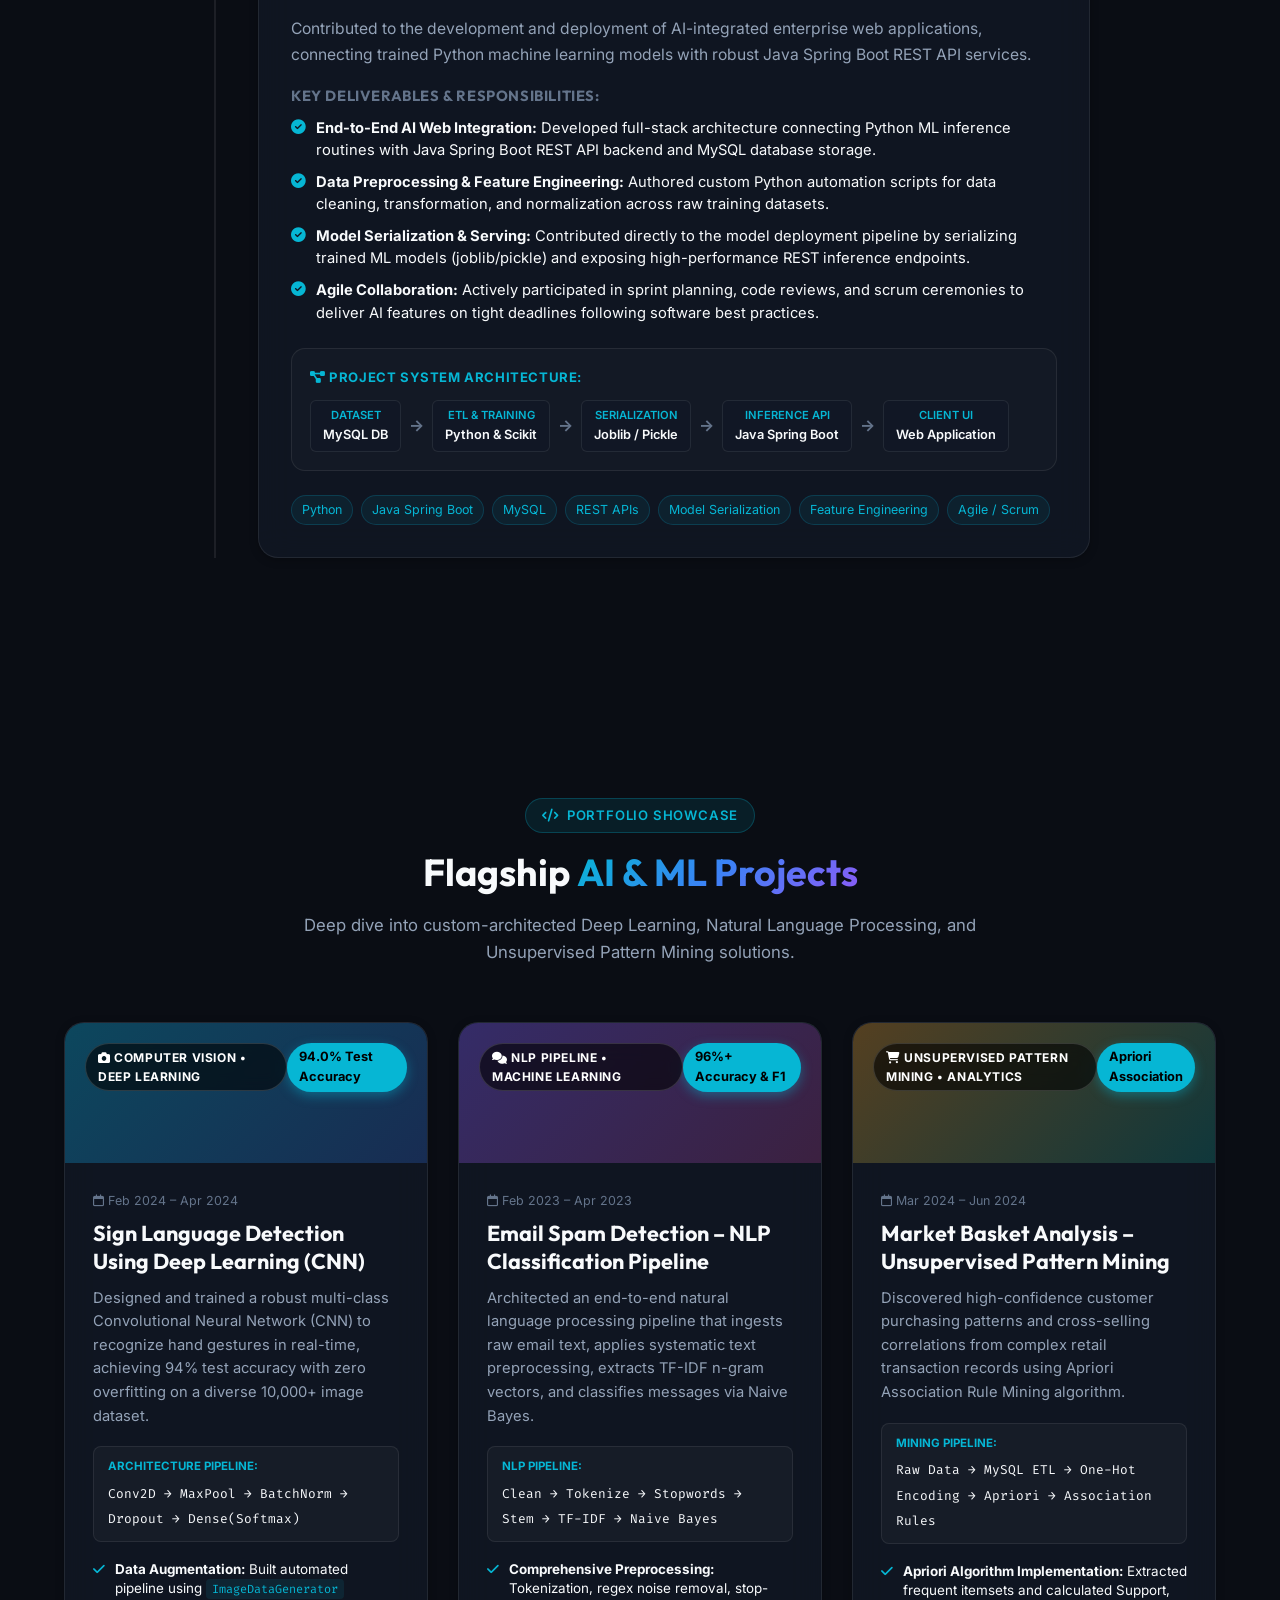
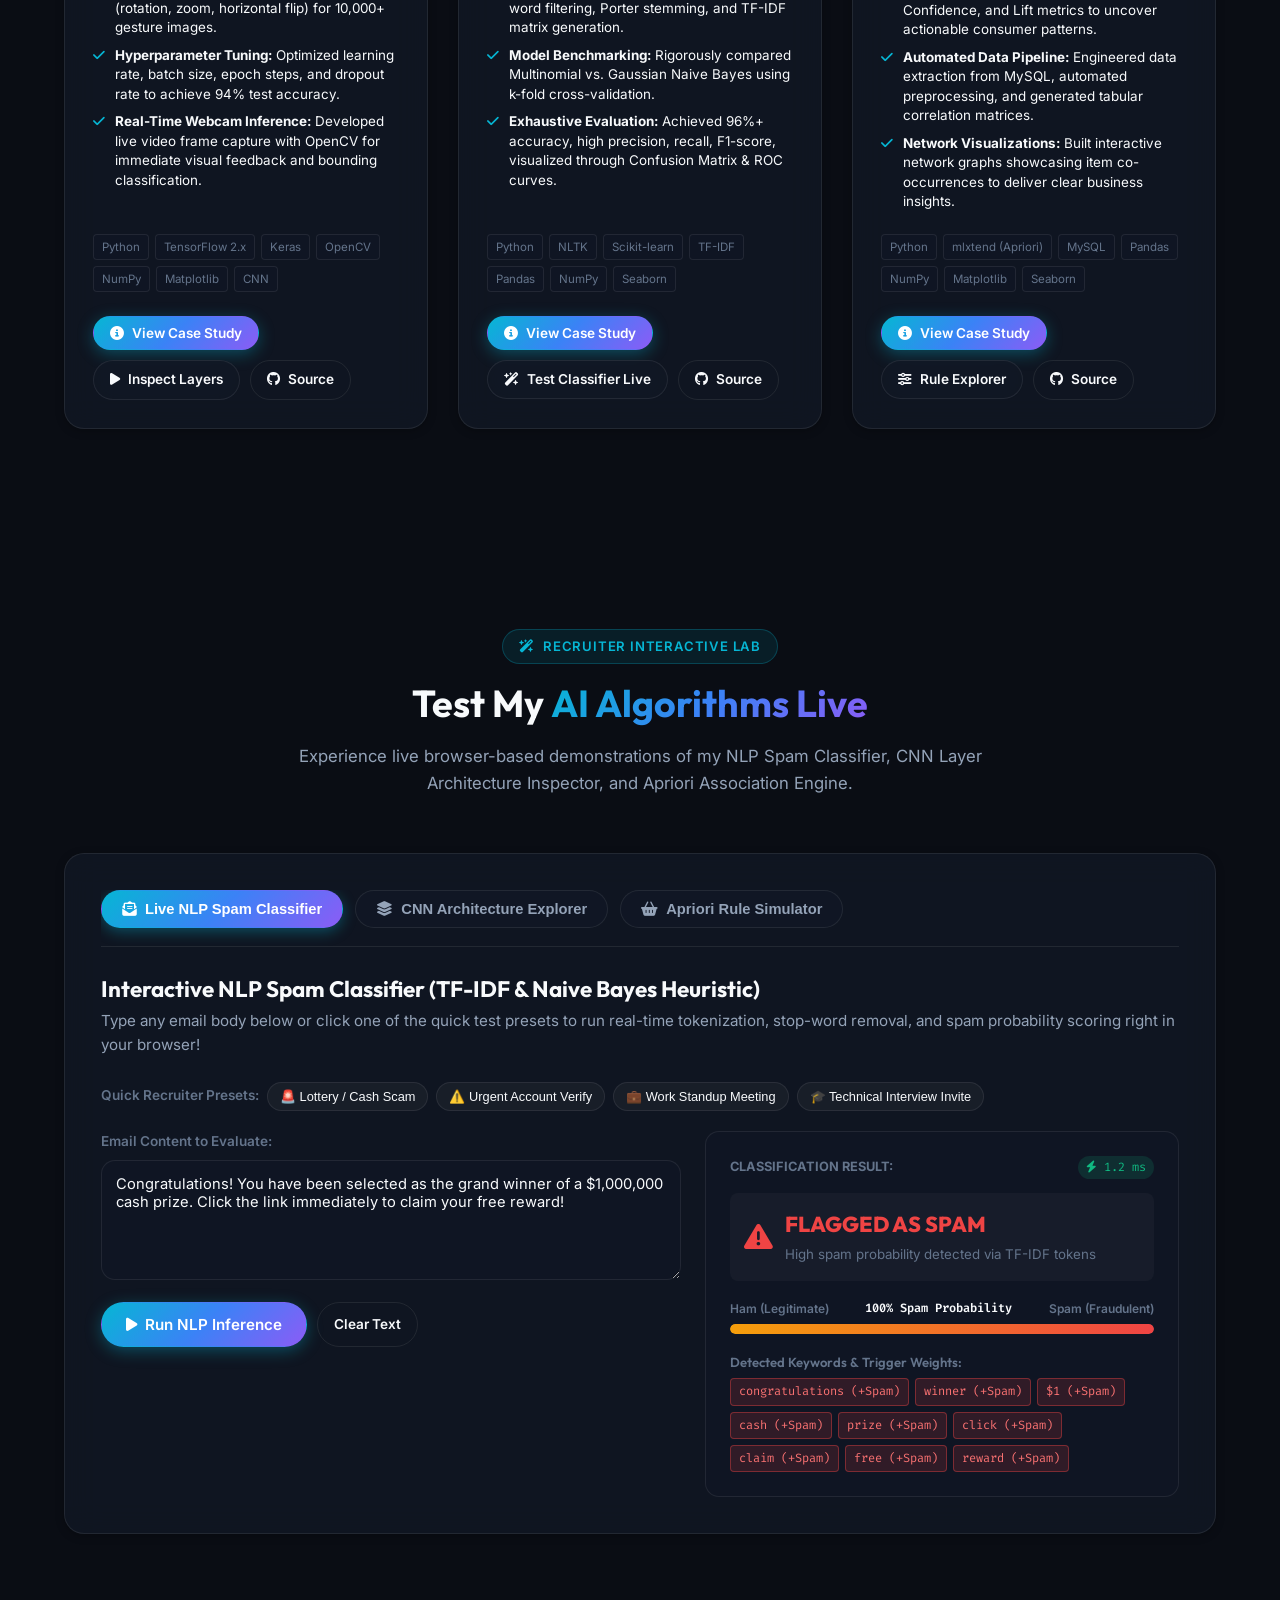
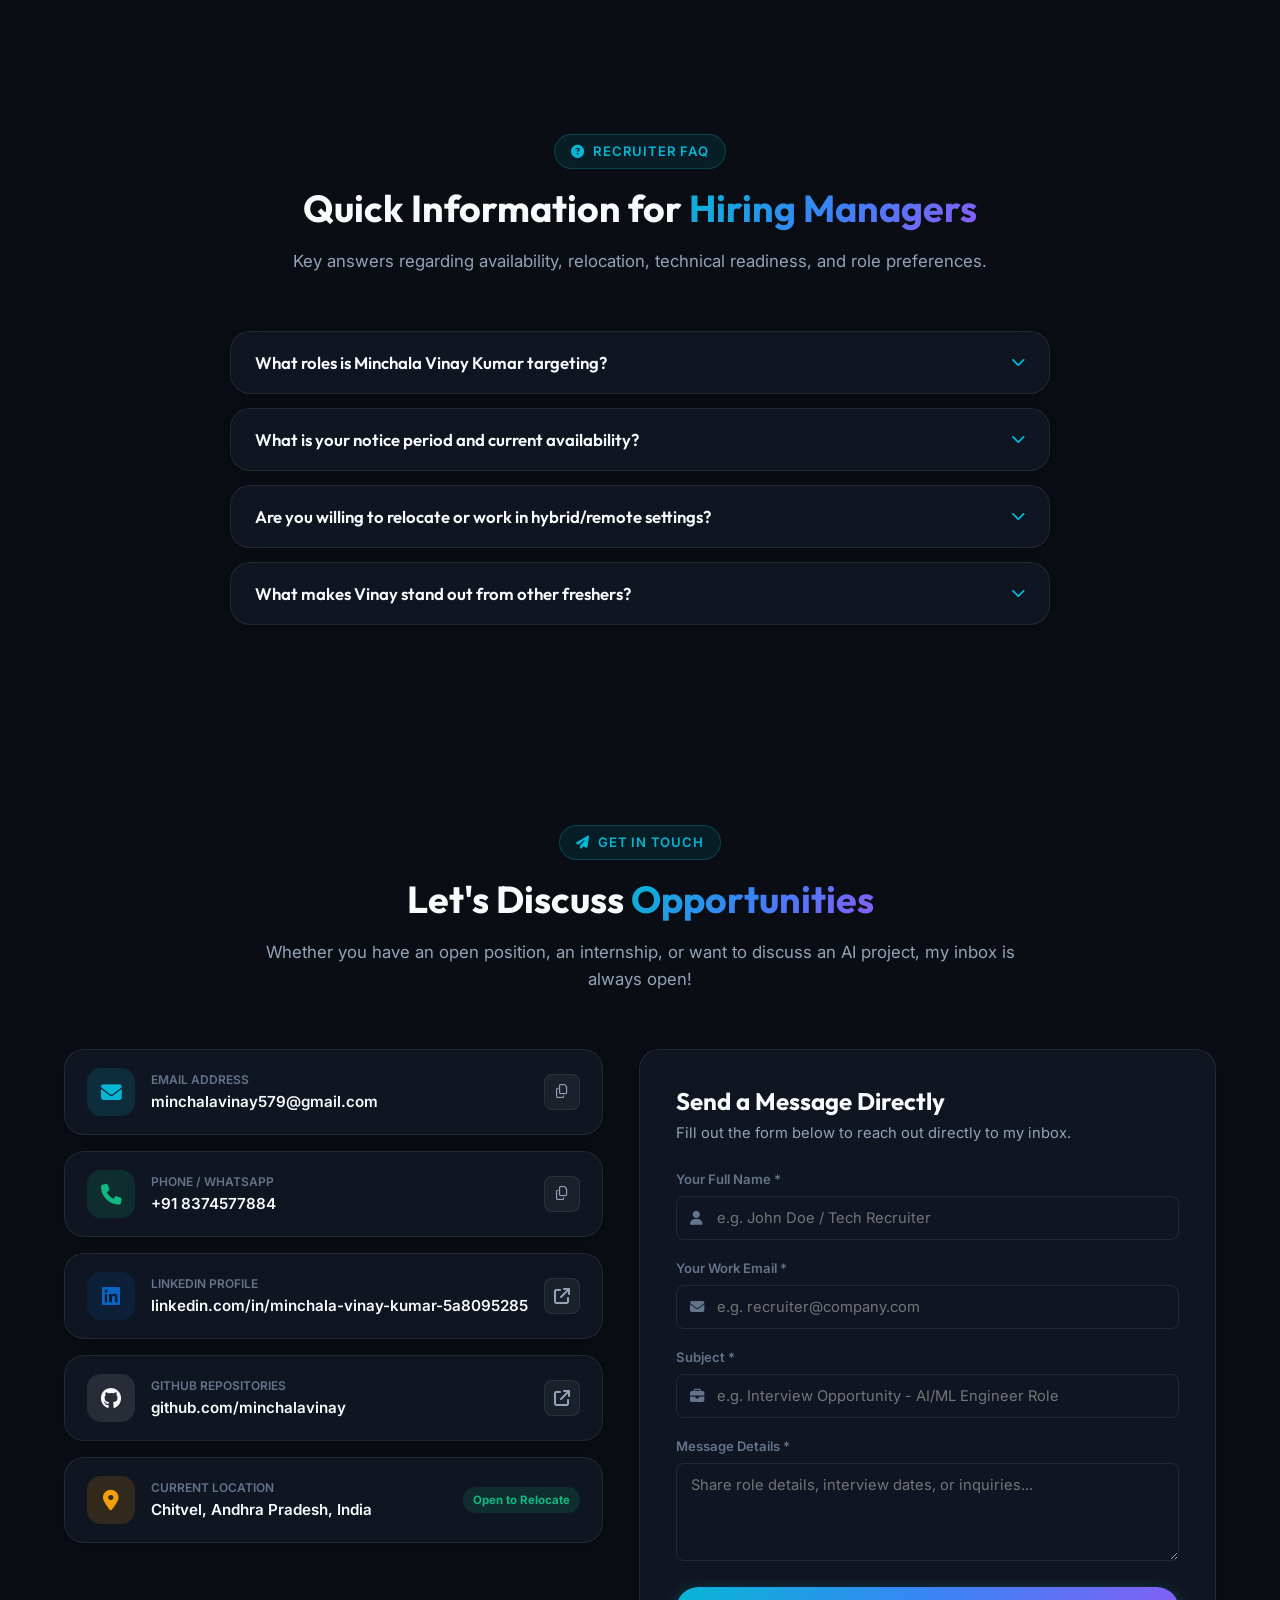
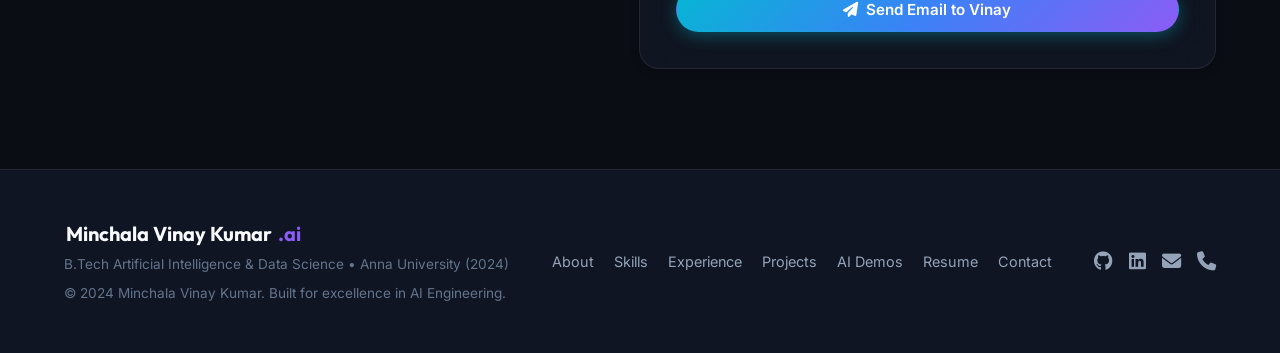
==== commit b456ed8e: "Update LinkedIn URL and add prominent Hero profile photo showcase card" ====
--- a/index.html
+++ b/index.html
@@ -102,7 +102,7 @@
     </div>
     <div class="mobile-socials">
       <a href="https://github.com/minchalavinay" target="_blank" rel="noopener"><i class="fa-brands fa-github"></i></a>
-      <a href="https://linkedin.com/in/minchalavinaykumar" target="_blank" rel="noopener"><i
+      <a href="https://linkedin.com/in/minchala-vinay-kumar-5a8095285" target="_blank" rel="noopener"><i
           class="fa-brands fa-linkedin"></i></a>
       <a href="mailto:minchalavinay579@gmail.com"><i class="fa-solid fa-envelope"></i></a>
       <a href="tel:8374577884"><i class="fa-solid fa-phone"></i></a>
@@ -159,7 +159,7 @@
           <!-- Social Links Bar -->
           <div class="hero-socials">
             <span class="socials-label">Connect:</span>
-            <a href="https://linkedin.com/in/minchalavinaykumar" target="_blank" rel="noopener" class="social-chip"
+            <a href="https://linkedin.com/in/minchala-vinay-kumar-5a8095285" target="_blank" rel="noopener" class="social-chip"
               title="LinkedIn Profile">
               <i class="fa-brands fa-linkedin"></i>
               <span>LinkedIn</span>
@@ -183,8 +183,37 @@
           </div>
         </div>
 
-        <!-- Right Hero Visual / Interactive ML Terminal -->
+        <!-- Right Hero Visual: Profile Photo Showcase & Interactive ML Terminal -->
         <div class="hero-visual">
+          <div class="hero-profile-showcase-card card">
+            <div class="showcase-card-header">
+              <div class="status-indicator">
+                <span class="status-pulse-sm"></span>
+                <span>Active • Seeking Roles</span>
+              </div>
+              <span class="role-pill"><i class="fa-solid fa-brain"></i> AI & ML Engineer</span>
+            </div>
+
+            <div class="showcase-photo-container">
+              <div class="showcase-photo-wrapper">
+                <img src="profile.jpg" alt="Minchala Vinay Kumar - AI/ML Engineer" class="showcase-main-img">
+              </div>
+              <div class="floating-chip chip-top-right">
+                <i class="fa-solid fa-fire text-accent"></i>
+                <span>94% CNN Acc</span>
+              </div>
+              <div class="floating-chip chip-bottom-left">
+                <i class="fa-solid fa-graduation-cap text-accent"></i>
+                <span>Anna University</span>
+              </div>
+            </div>
+
+            <div class="showcase-card-footer">
+              <div class="showcase-name">Minchala Vinay Kumar</div>
+              <div class="showcase-sub">B.Tech in Artificial Intelligence & Data Science (2024)</div>
+            </div>
+          </div>
+
           <div class="terminal-card">
             <div class="terminal-header">
               <div class="terminal-dots">
@@ -1325,10 +1354,10 @@
               <div class="contact-icon linkedin-icon"><i class="fa-brands fa-linkedin"></i></div>
               <div class="contact-text">
                 <span class="contact-lbl">LinkedIn Profile</span>
-                <a href="https://linkedin.com/in/minchalavinaykumar" target="_blank" rel="noopener"
-                  class="contact-val">linkedin.com/in/minchalavinaykumar</a>
-              </div>
-              <a href="https://linkedin.com/in/minchalavinaykumar" target="_blank" rel="noopener" class="visit-btn"
+                <a href="https://linkedin.com/in/minchala-vinay-kumar-5a8095285" target="_blank" rel="noopener"
+                  class="contact-val">linkedin.com/in/minchala-vinay-kumar-5a8095285</a>
+              </div>
+              <a href="https://linkedin.com/in/minchala-vinay-kumar-5a8095285" target="_blank" rel="noopener" class="visit-btn"
                 title="Open LinkedIn">
                 <i class="fa-solid fa-arrow-up-right-from-square"></i>
               </a>
@@ -1615,7 +1644,7 @@
       <div class="footer-socials">
         <a href="https://github.com/minchalavinay" target="_blank" rel="noopener" aria-label="GitHub"><i
             class="fa-brands fa-github"></i></a>
-        <a href="https://linkedin.com/in/minchalavinaykumar" target="_blank" rel="noopener" aria-label="LinkedIn"><i
+        <a href="https://linkedin.com/in/minchala-vinay-kumar-5a8095285" target="_blank" rel="noopener" aria-label="LinkedIn"><i
             class="fa-brands fa-linkedin"></i></a>
         <a href="mailto:minchalavinay579@gmail.com" aria-label="Email"><i class="fa-solid fa-envelope"></i></a>
         <a href="tel:8374577884" aria-label="Phone"><i class="fa-solid fa-phone"></i></a>
--- a/styles.css
+++ b/styles.css
@@ -707,8 +707,143 @@
 }
 
 /* Terminal Card (Hero Right) */
+/* Hero Visual & Profile Showcase Card */
 .hero-visual {
   position: relative;
+  display: flex;
+  flex-direction: column;
+  gap: 24px;
+}
+
+.hero-profile-showcase-card {
+  padding: 24px;
+  background: var(--bg-card);
+  border: 1px solid var(--border-color);
+  border-radius: var(--radius-lg);
+  backdrop-filter: var(--glass-blur);
+  box-shadow: 0 12px 36px rgba(0, 0, 0, 0.45);
+}
+
+.showcase-card-header {
+  display: flex;
+  justify-content: space-between;
+  align-items: center;
+  margin-bottom: 14px;
+}
+
+.status-indicator {
+  display: flex;
+  align-items: center;
+  gap: 8px;
+  font-size: 0.8rem;
+  font-weight: 600;
+  color: var(--accent-green);
+}
+
+.status-pulse-sm {
+  width: 8px;
+  height: 8px;
+  background: var(--accent-green);
+  border-radius: 50%;
+  box-shadow: 0 0 10px var(--accent-green);
+  animation: pulse 2s infinite;
+}
+
+.role-pill {
+  font-size: 0.75rem;
+  font-weight: 700;
+  text-transform: uppercase;
+  letter-spacing: 0.5px;
+  padding: 4px 10px;
+  background: rgba(6, 182, 212, 0.12);
+  border: 1px solid rgba(6, 182, 212, 0.3);
+  color: var(--accent-cyan);
+  border-radius: var(--radius-full);
+}
+
+.showcase-photo-container {
+  position: relative;
+  display: flex;
+  justify-content: center;
+  align-items: center;
+  margin: 10px 0 18px 0;
+}
+
+.showcase-photo-wrapper {
+  width: 220px;
+  height: 270px;
+  border-radius: 18px;
+  overflow: hidden;
+  border: 2.5px solid var(--accent-cyan);
+  box-shadow: 0 0 30px rgba(6, 182, 212, 0.35);
+  position: relative;
+  background: #0f172a;
+  transition: transform var(--transition-fast), box-shadow var(--transition-fast);
+}
+
+.showcase-photo-wrapper:hover {
+  transform: scale(1.02);
+  box-shadow: 0 0 40px rgba(6, 182, 212, 0.55);
+}
+
+.showcase-main-img {
+  width: 100%;
+  height: 100%;
+  object-fit: cover;
+  object-position: top center;
+  display: block;
+}
+
+.floating-chip {
+  position: absolute;
+  background: rgba(15, 23, 42, 0.92);
+  border: 1px solid rgba(6, 182, 212, 0.4);
+  padding: 6px 14px;
+  border-radius: var(--radius-full);
+  display: flex;
+  align-items: center;
+  gap: 6px;
+  font-size: 0.78rem;
+  font-weight: 600;
+  color: var(--text-primary);
+  box-shadow: 0 8px 20px rgba(0, 0, 0, 0.5);
+  backdrop-filter: blur(8px);
+  z-index: 2;
+  transition: transform var(--transition-fast);
+}
+
+.floating-chip:hover {
+  transform: translateY(-2px);
+  border-color: var(--accent-cyan);
+}
+
+.chip-top-right {
+  top: 10px;
+  right: 18px;
+}
+
+.chip-bottom-left {
+  bottom: 10px;
+  left: 18px;
+}
+
+.showcase-card-footer {
+  text-align: center;
+  padding-top: 14px;
+  border-top: 1px solid var(--border-color);
+}
+
+.showcase-name {
+  font-family: var(--font-heading);
+  font-size: 1.25rem;
+  font-weight: 700;
+  color: var(--text-primary);
+  margin-bottom: 2px;
+}
+
+.showcase-sub {
+  font-size: 0.82rem;
+  color: var(--text-dim);
 }
 
 .terminal-card {
